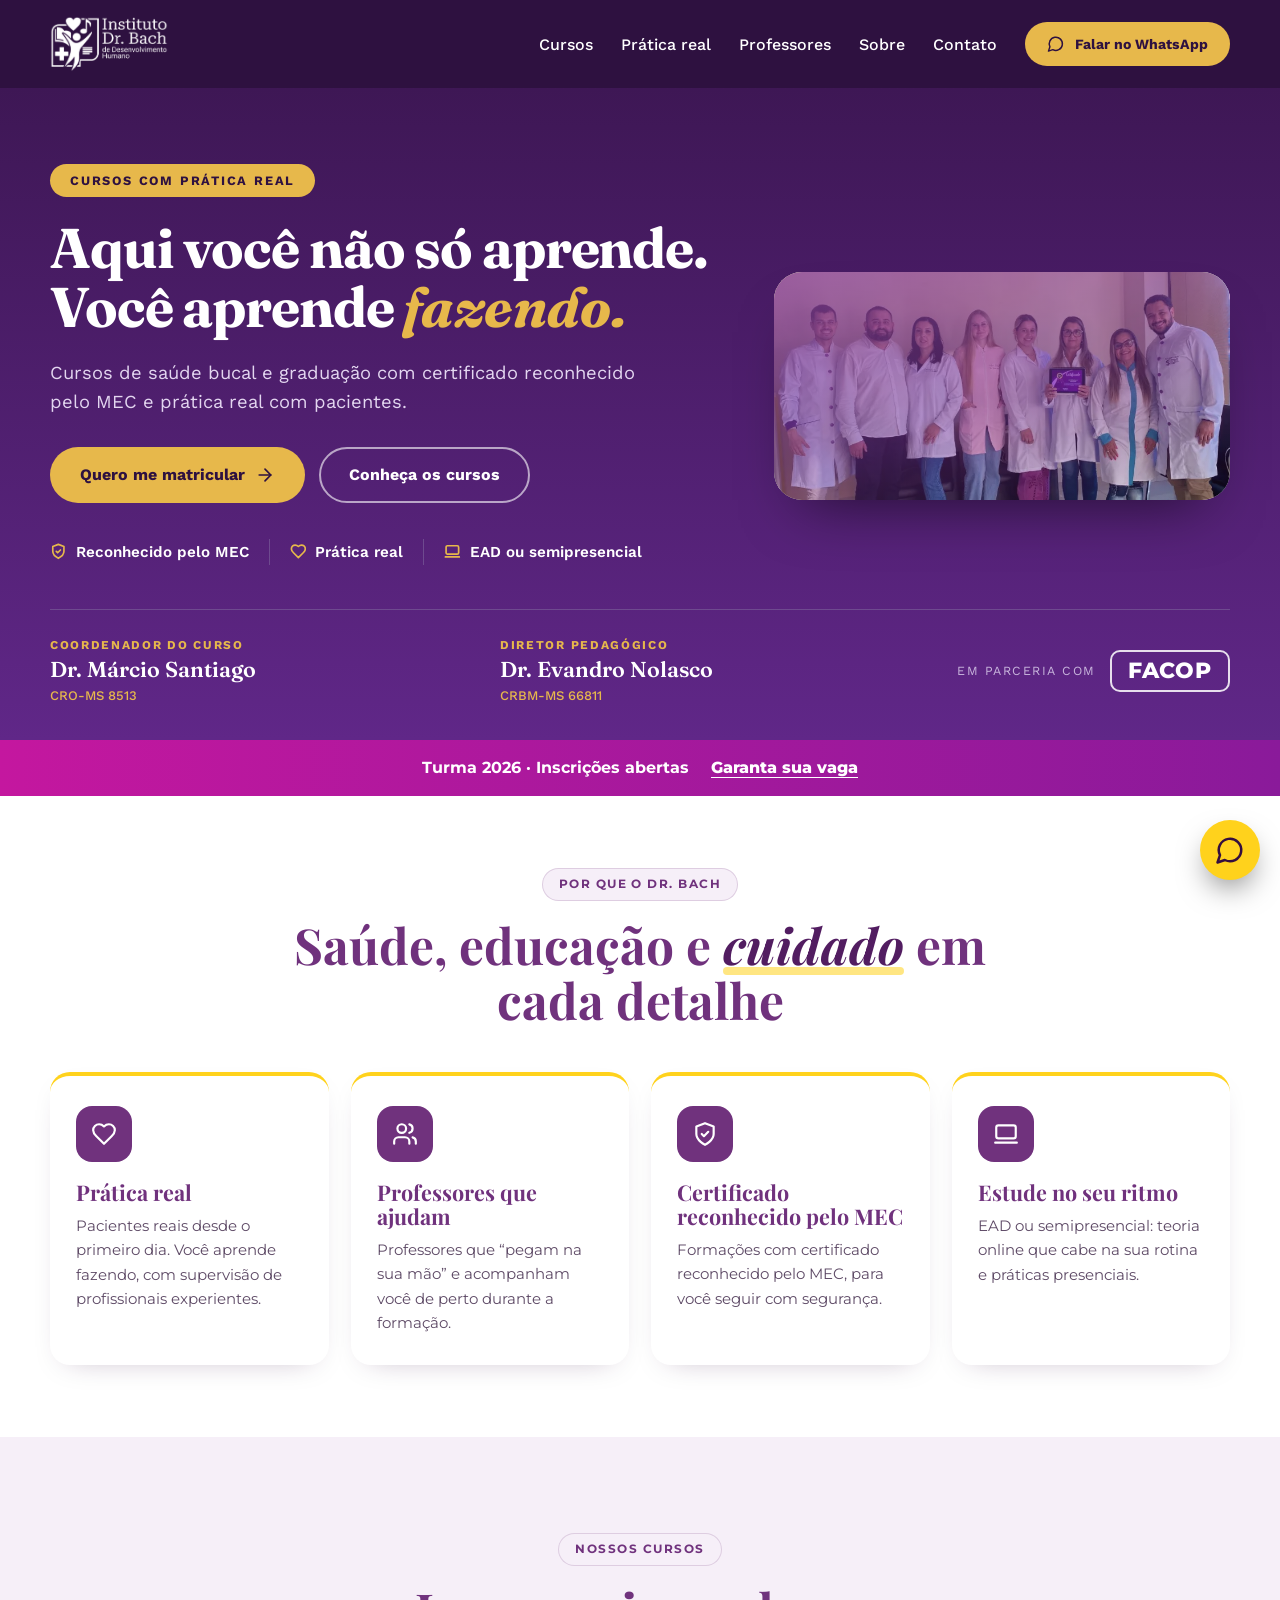
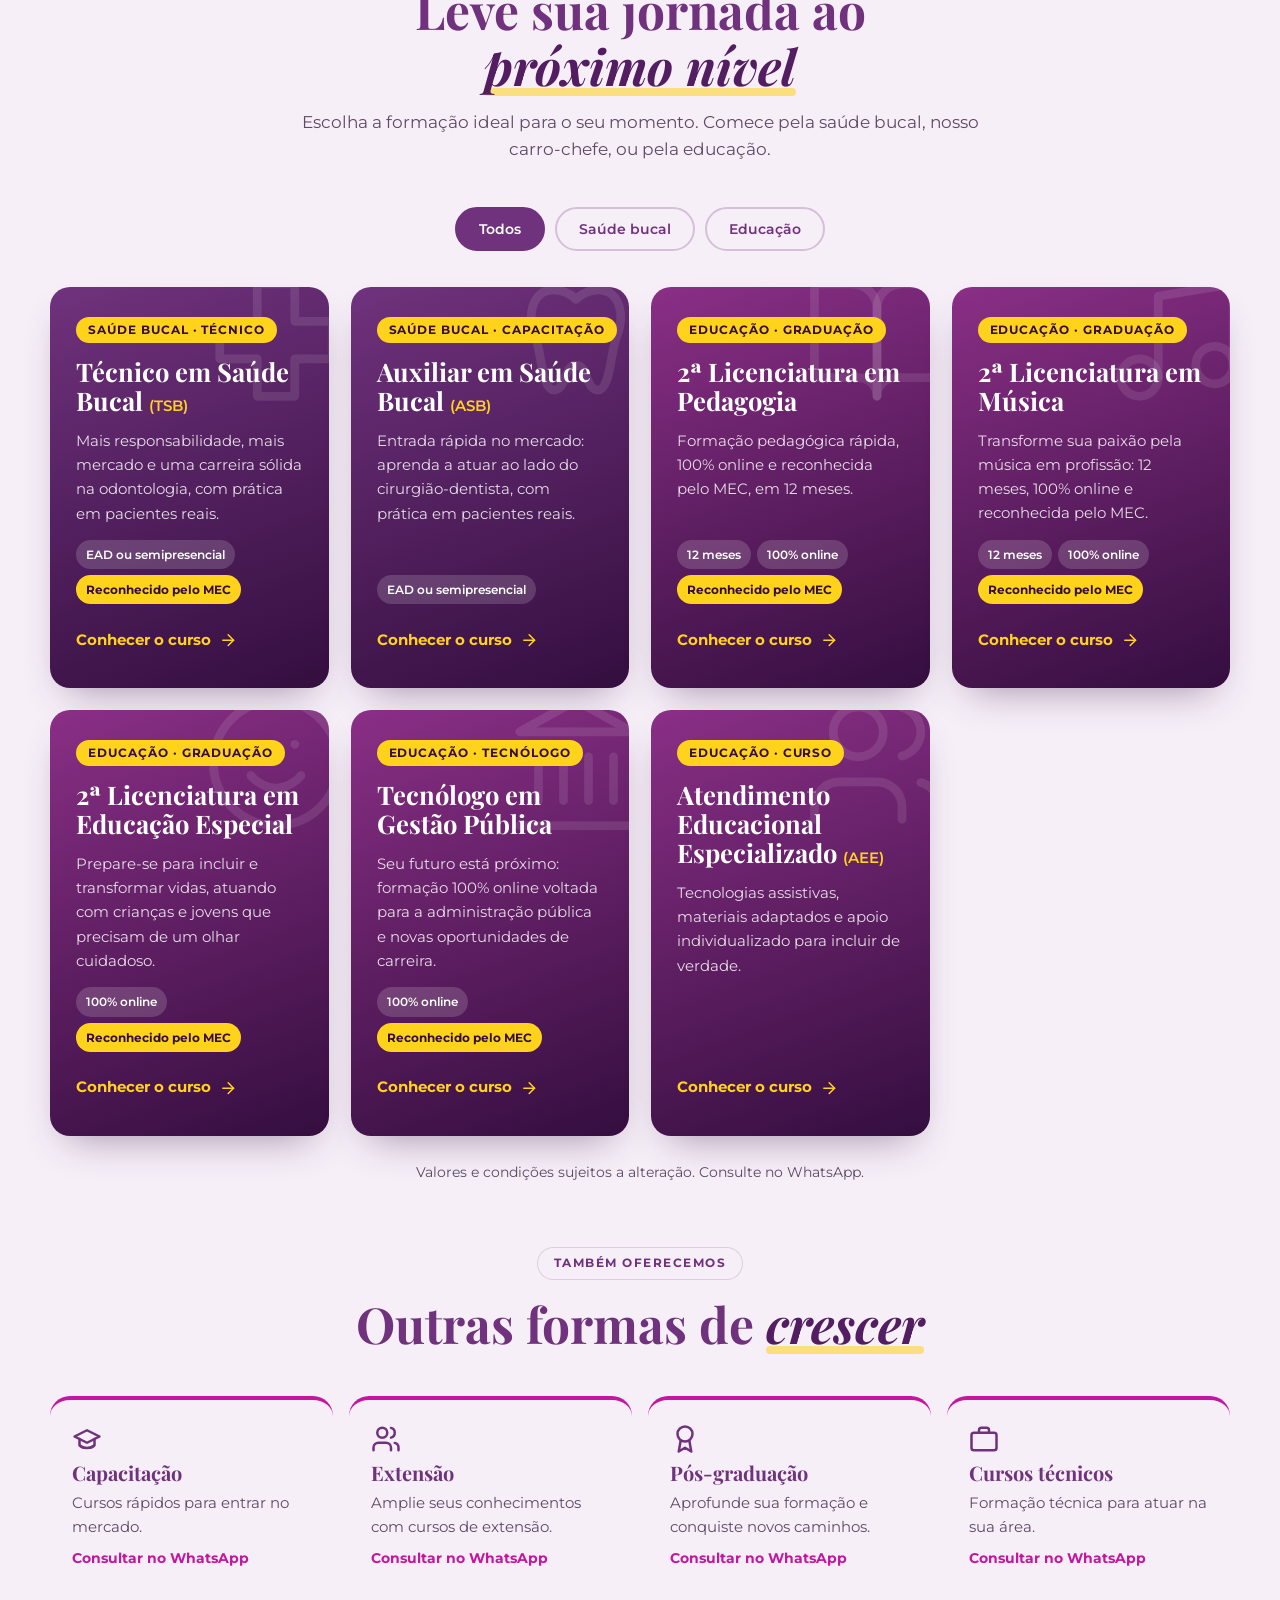
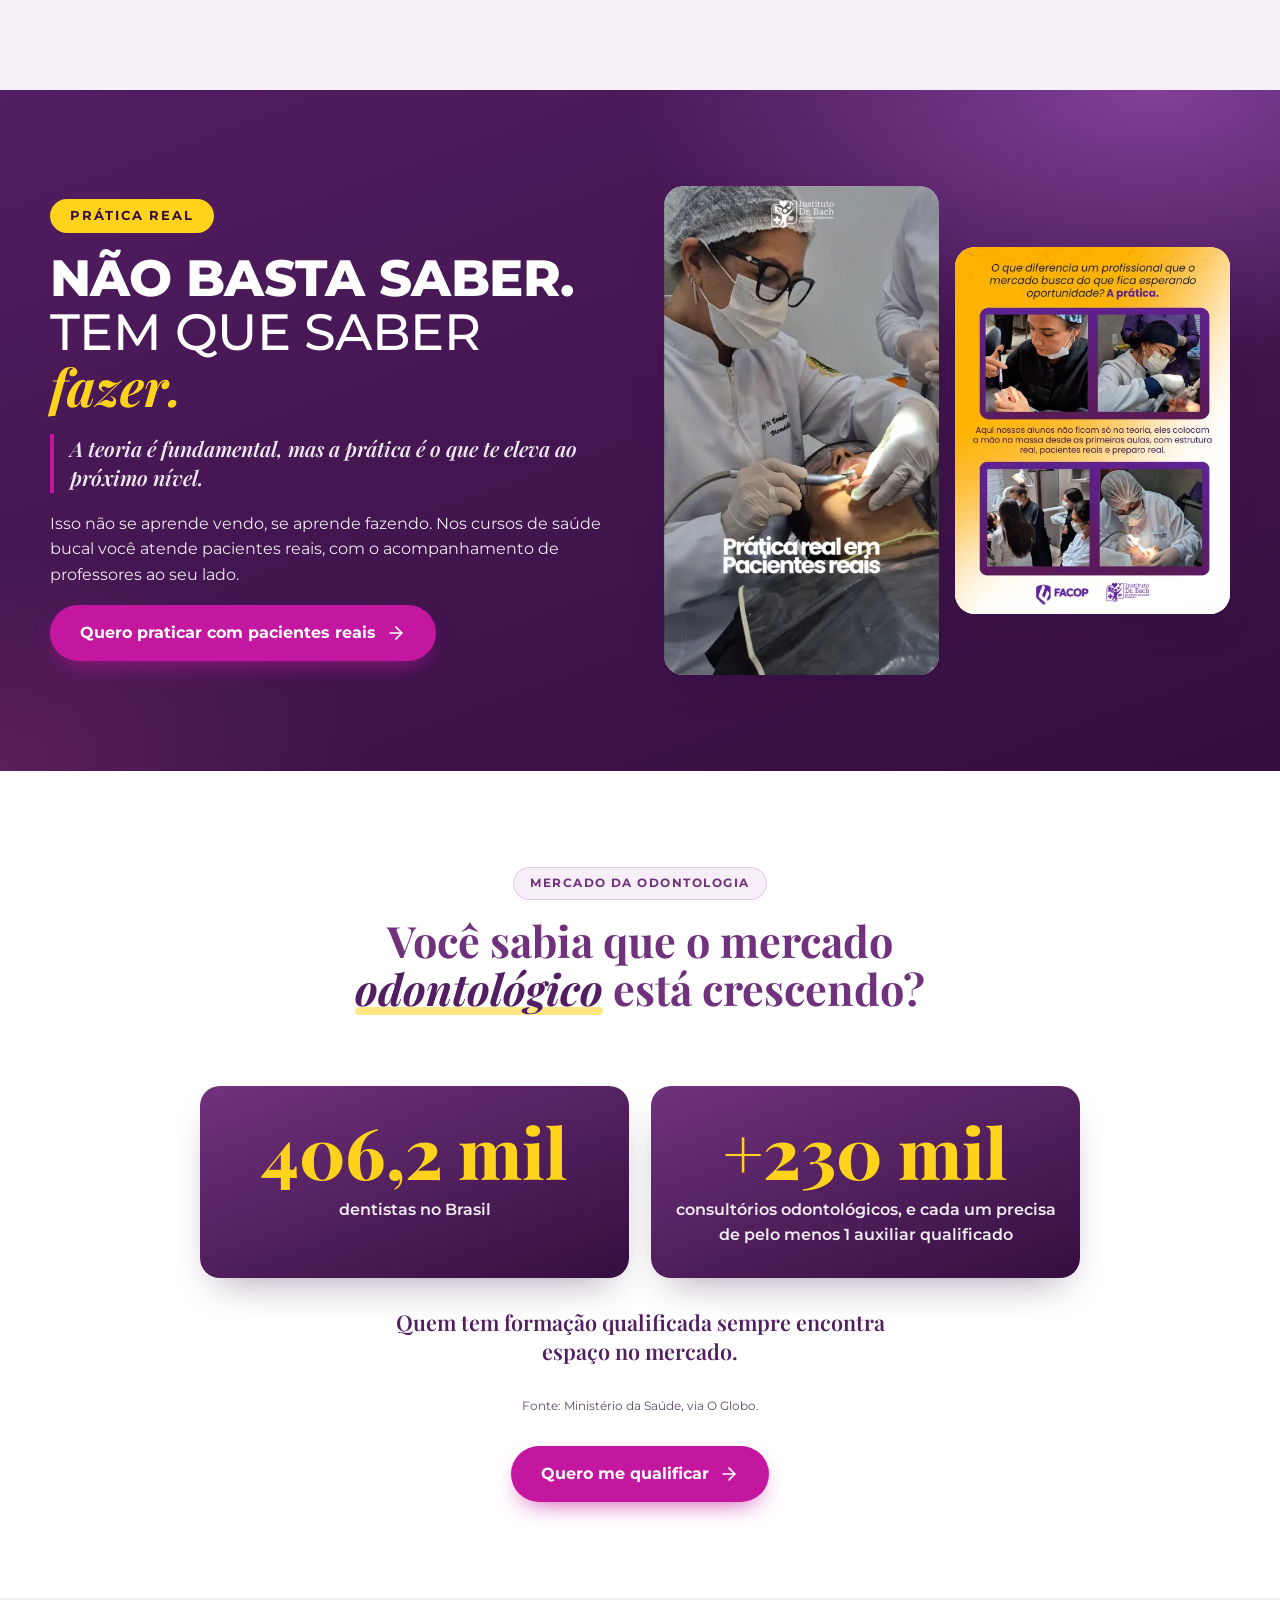
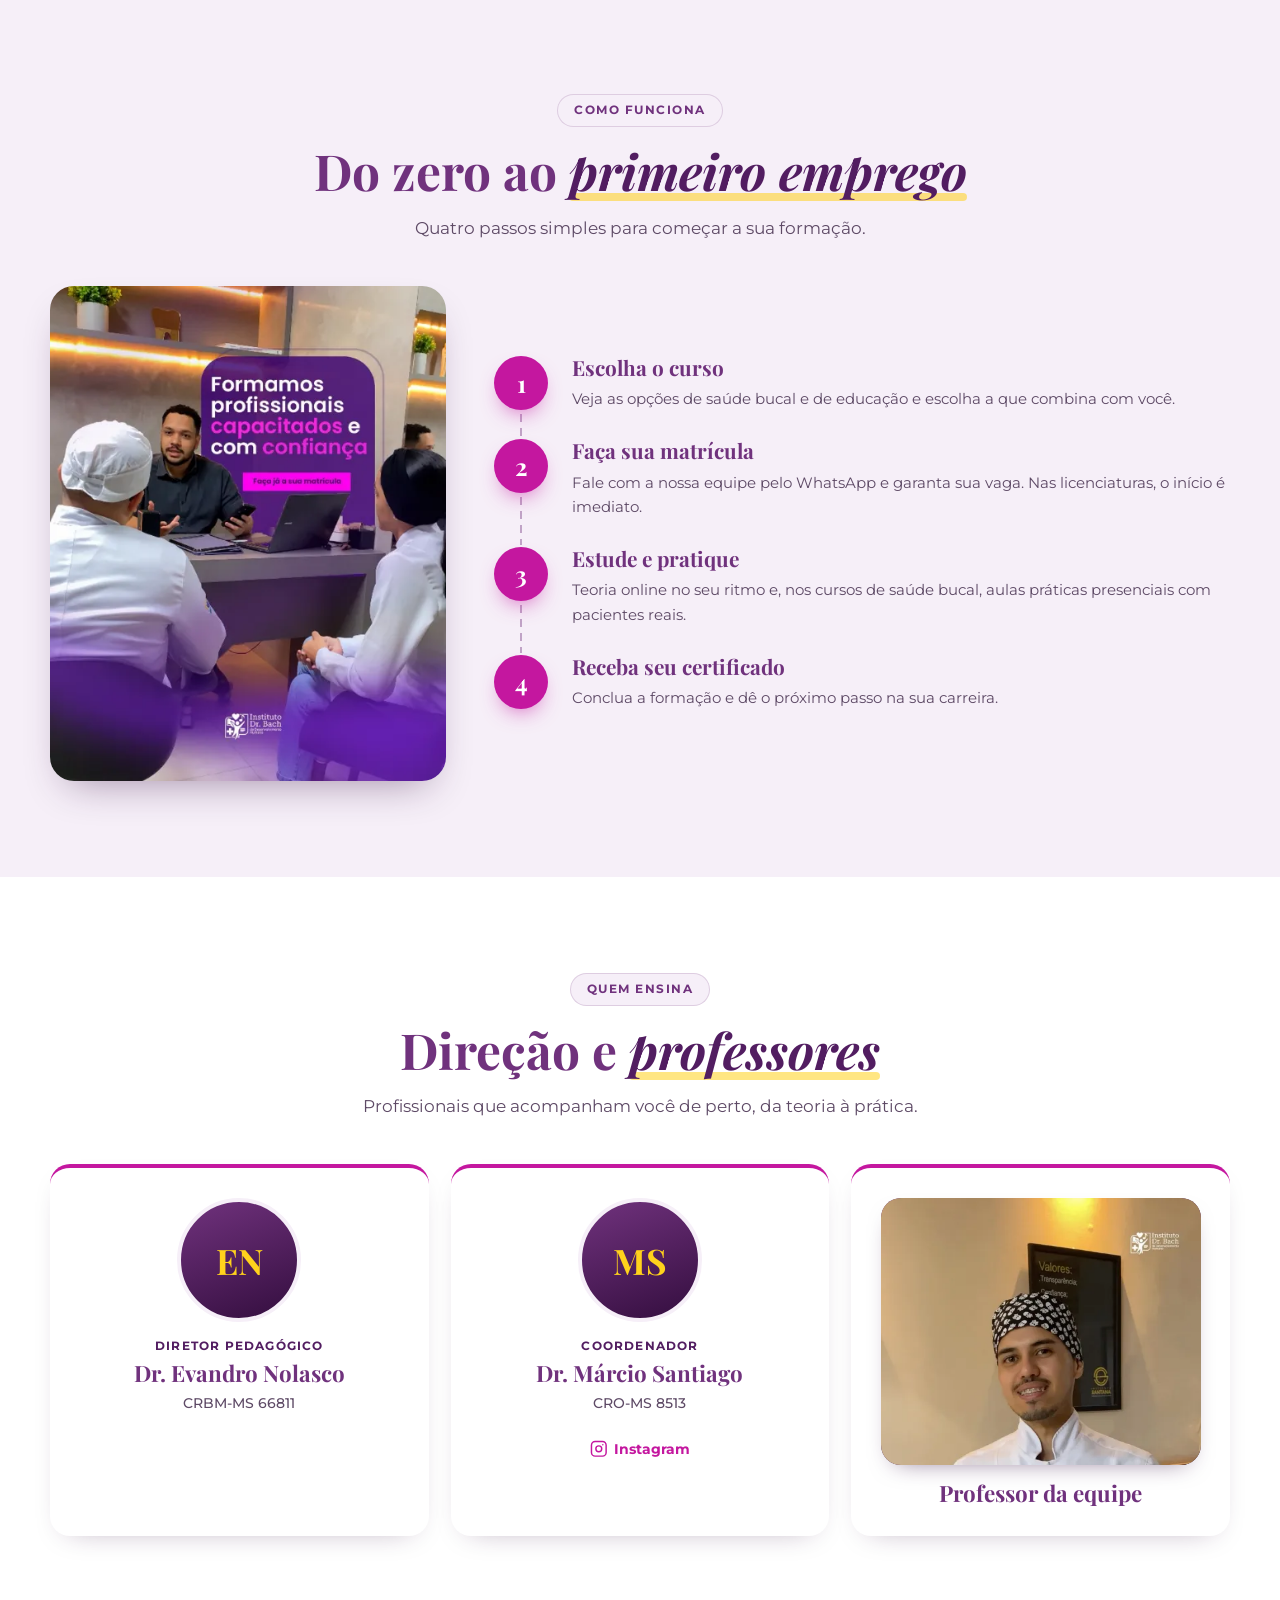
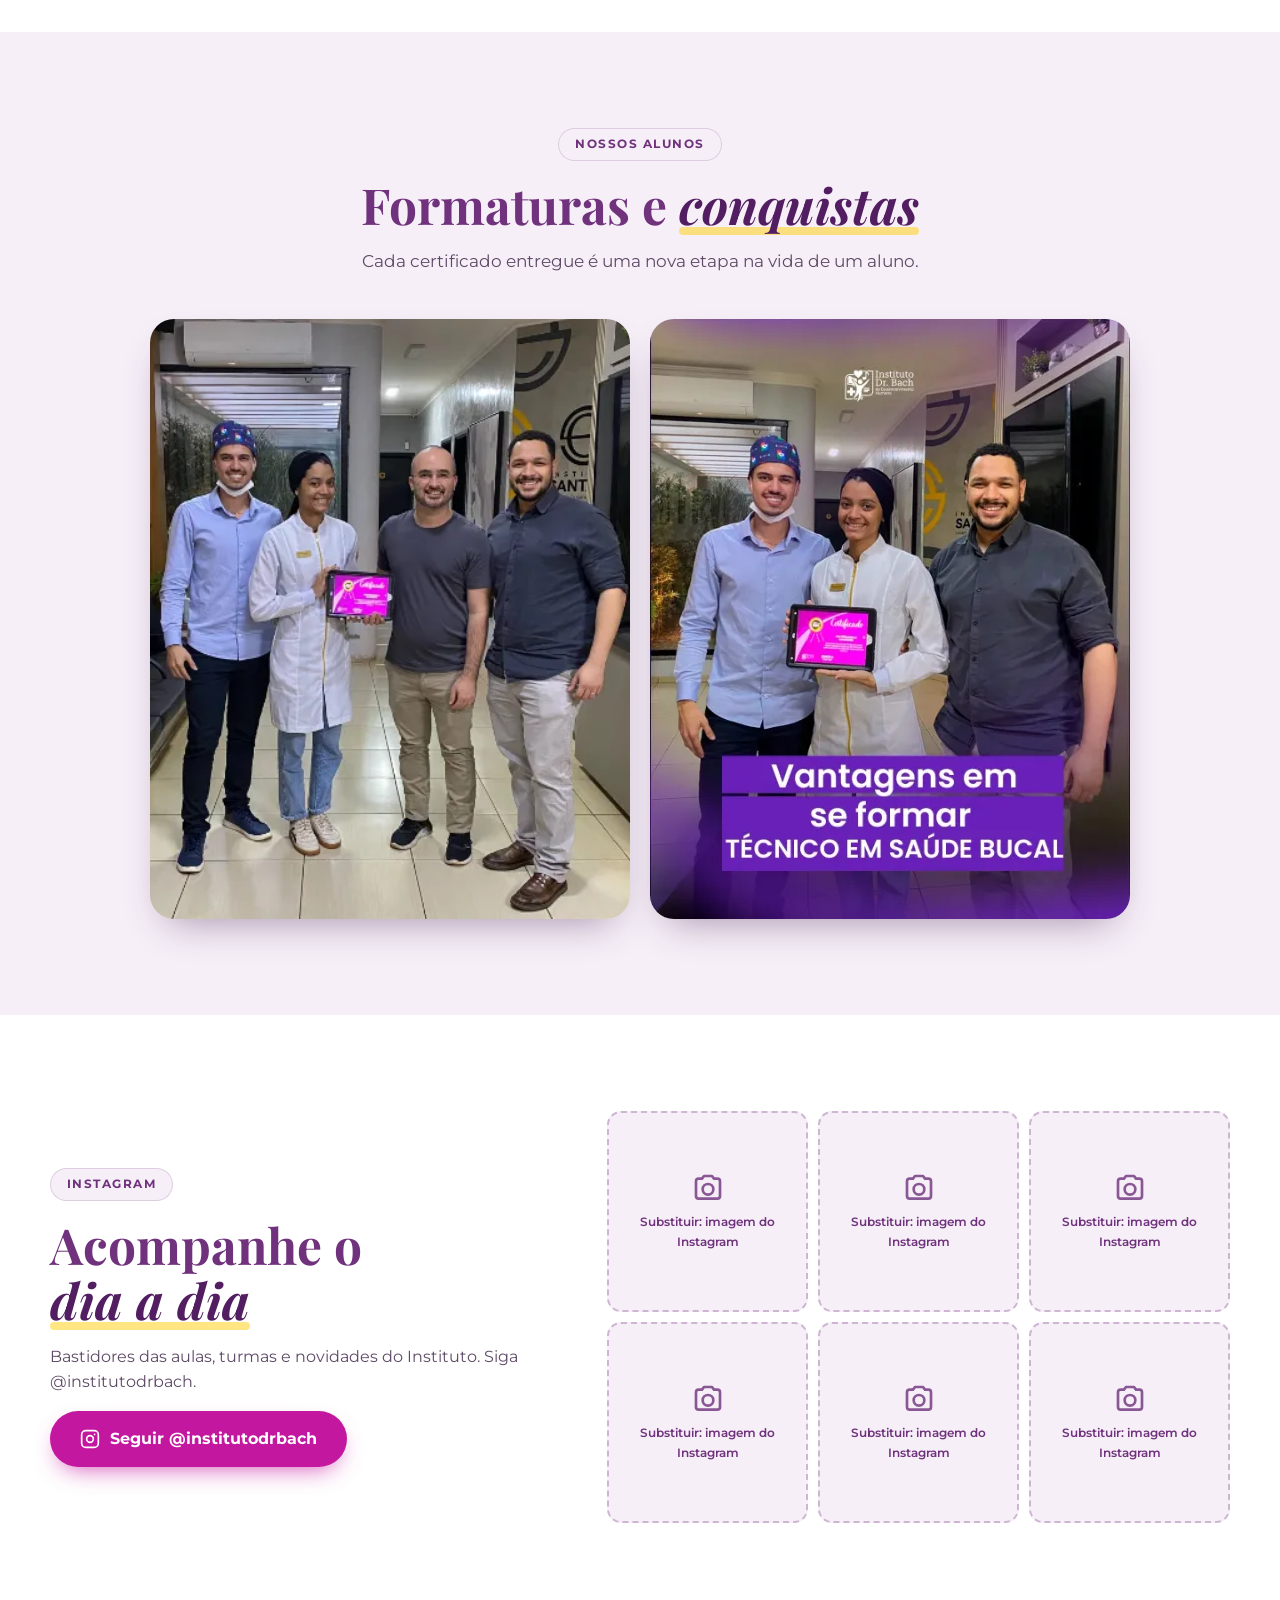
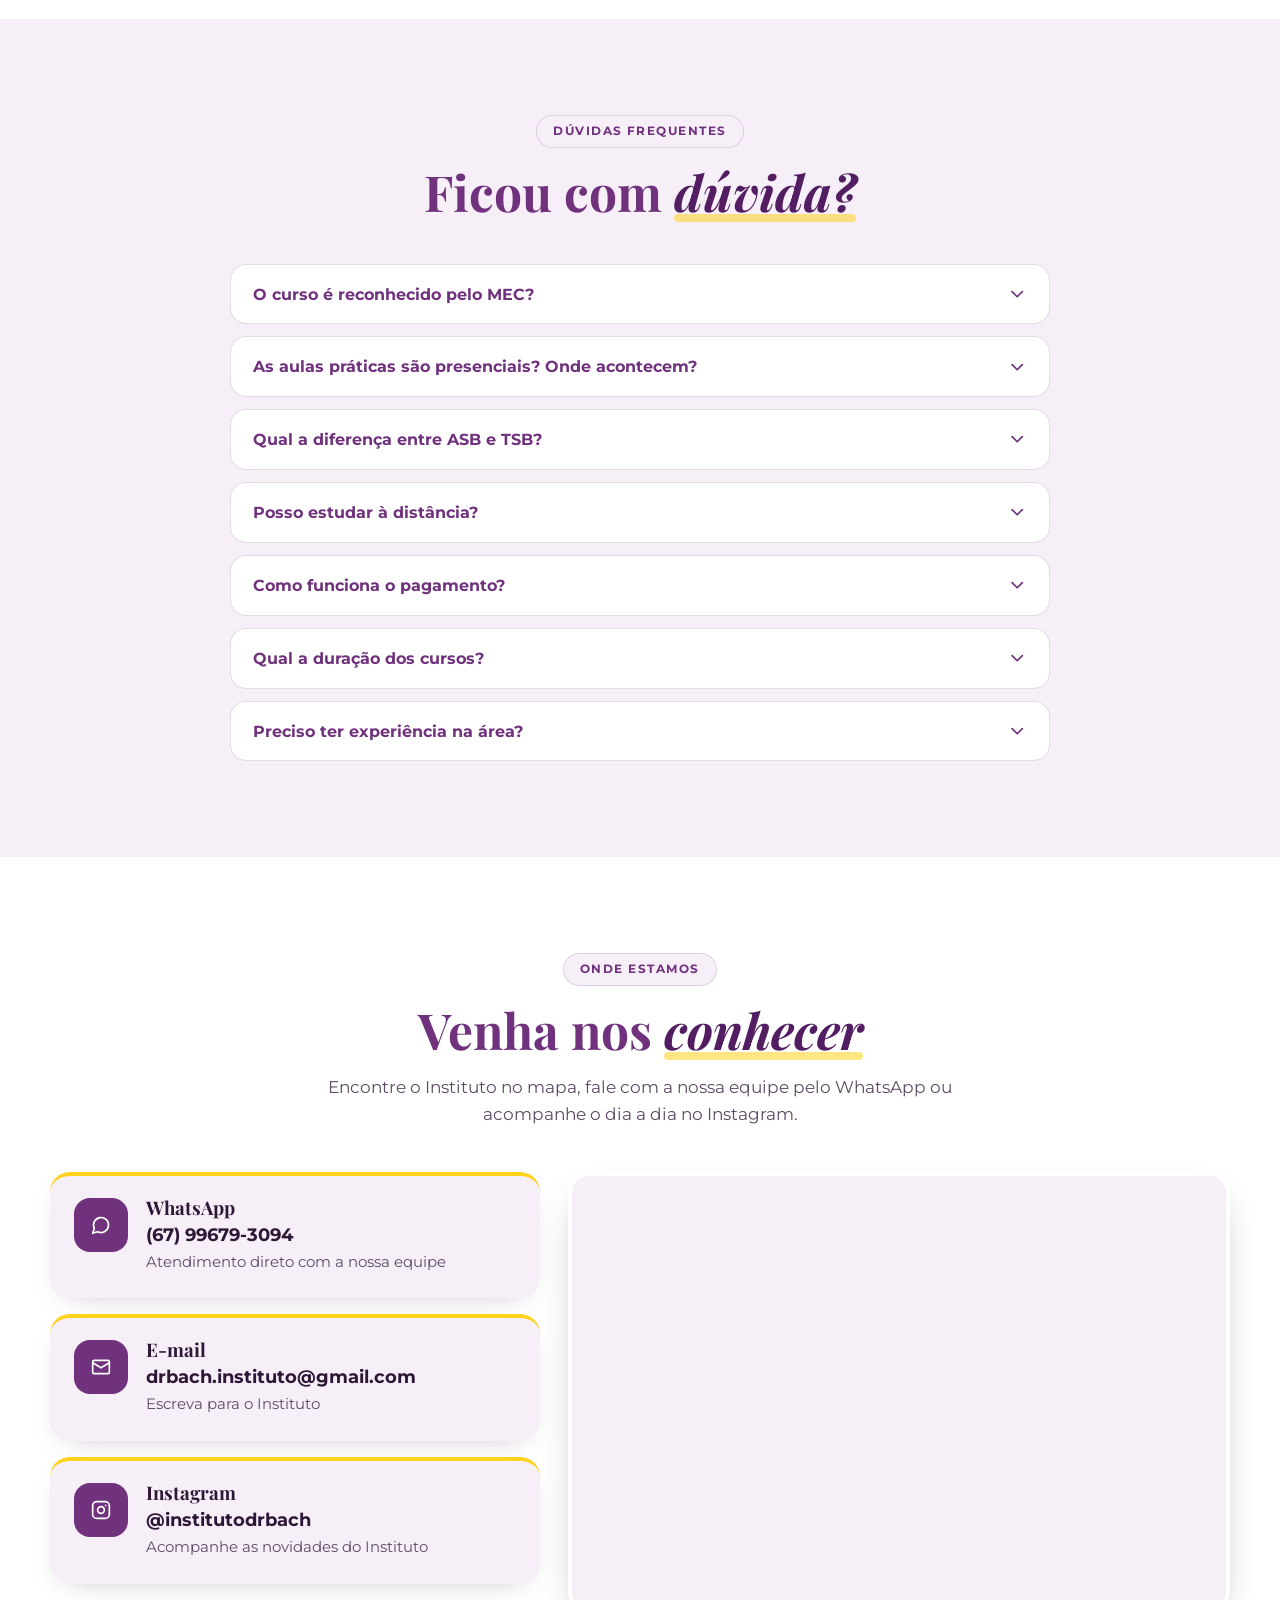
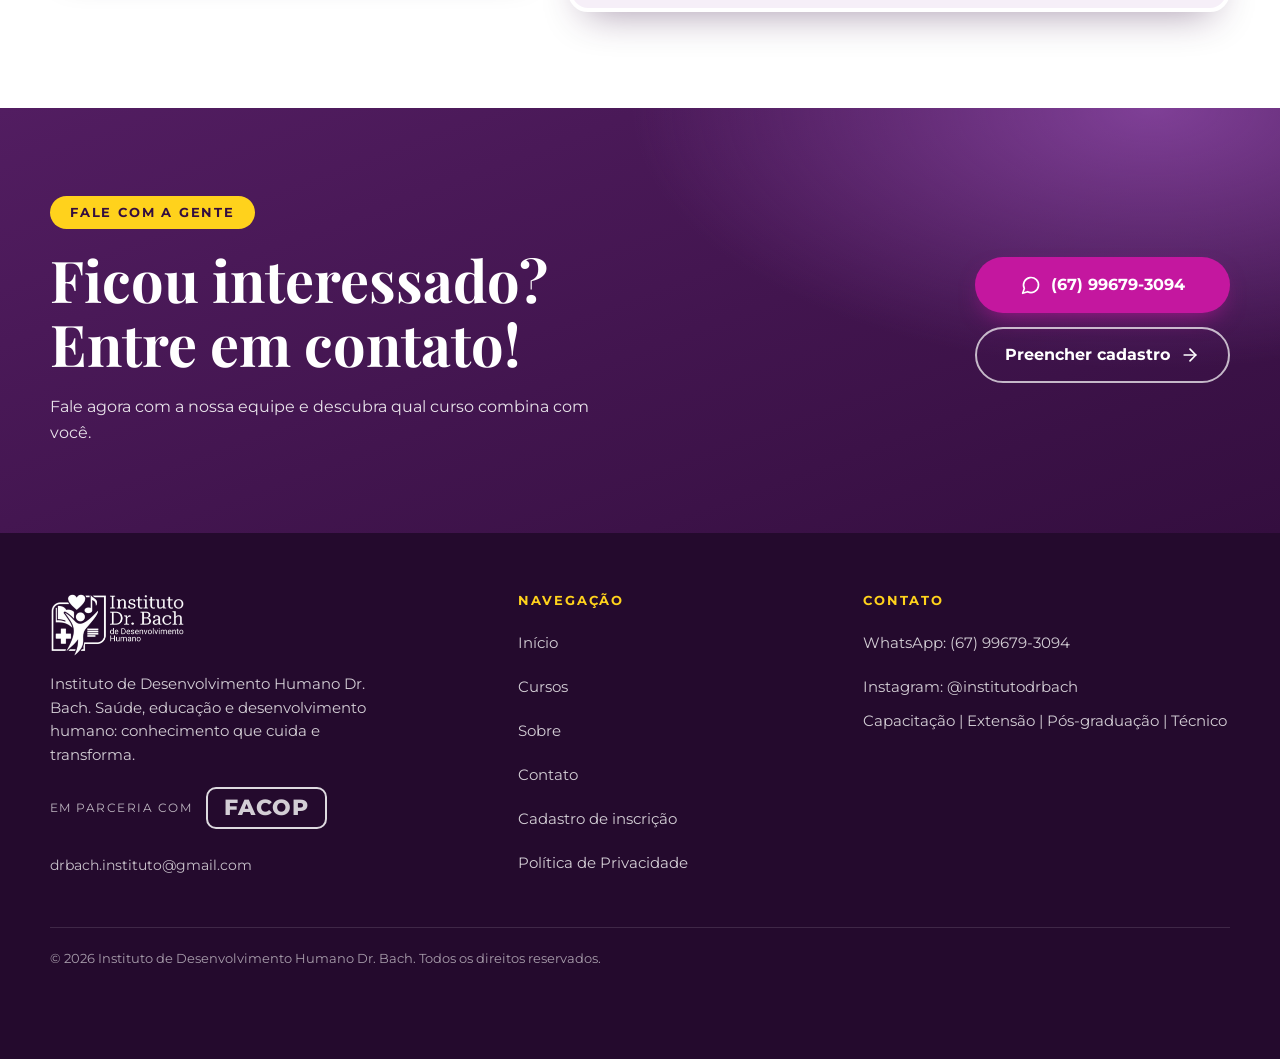
==== index.html @ b0e0825f "Site do Instituto Dr. Bach: primeira versao (paginas, cursos, cadastro via WhatsApp)" ====
<!DOCTYPE html>
<html lang="pt-BR">
<head>
  <meta charset="utf-8">
  <meta name="viewport" content="width=device-width, initial-scale=1">
  <title>Instituto Dr. Bach | Cursos de Saúde Bucal e Licenciaturas com prática real</title>
  <meta name="description" content="Cursos de saúde bucal (TSB e ASB) e 2ª licenciatura com certificado reconhecido pelo MEC e prática real com pacientes. Fale com o Instituto Dr. Bach pelo WhatsApp.">
  <meta name="theme-color" content="#340E3F">
  <meta property="og:type" content="website">
  <meta property="og:locale" content="pt_BR">
  <meta property="og:site_name" content="Instituto de Desenvolvimento Humano Dr. Bach">
  <meta property="og:title" content="Instituto Dr. Bach | Cursos de Saúde Bucal e Licenciaturas com prática real">
  <meta property="og:description" content="Cursos de saúde bucal (TSB e ASB) e 2ª licenciatura com certificado reconhecido pelo MEC e prática real com pacientes. Fale com o Instituto Dr. Bach pelo WhatsApp.">
  <meta property="og:image" content="assets/og.jpg">
  <meta name="twitter:card" content="summary_large_image">
  <meta name="twitter:title" content="Instituto Dr. Bach | Cursos de Saúde Bucal e Licenciaturas com prática real">
  <meta name="twitter:description" content="Cursos de saúde bucal (TSB e ASB) e 2ª licenciatura com certificado reconhecido pelo MEC e prática real com pacientes. Fale com o Instituto Dr. Bach pelo WhatsApp.">
  <meta name="twitter:image" content="assets/og.jpg">
  <link rel="icon" href="data:image/svg+xml,%3Csvg xmlns='http://www.w3.org/2000/svg' viewBox='0 0 24 24' fill='%2370327D'%3E%3Cpath d='M19 14c1.49-1.46 3-3.21 3-5.5A5.5 5.5 0 0 0 16.5 3c-1.76 0-3 .5-4.5 2-1.5-1.5-2.74-2-4.5-2A5.5 5.5 0 0 0 2 8.5c0 2.3 1.5 4.05 3 5.5l7 7Z'/%3E%3C/svg%3E">
  <link rel="preconnect" href="https://fonts.googleapis.com">
  <link rel="preconnect" href="https://fonts.gstatic.com" crossorigin>
  <link href="https://fonts.googleapis.com/css2?family=Montserrat:wght@400;500;600;700;800&family=Playfair+Display:ital,wght@0,600;0,700;0,800;1,600;1,700&family=Work+Sans:wght@400;500;600;700&family=Fraunces:ital,wght@0,700;1,700&display=swap" rel="stylesheet">
<script type="application/ld+json">{"@context":"https://schema.org","@type":"EducationalOrganization","name":"Instituto de Desenvolvimento Humano Dr. Bach","alternateName":"Instituto Dr. Bach","sameAs":["https://www.instagram.com/institutodrbach/"],"contactPoint":{"@type":"ContactPoint","contactType":"customer service","telephone":"+5567996793094","availableLanguage":"Portuguese"},"email":"drbach.instituto@gmail.com"}</script>
  <link rel="preload" as="image" type="image/webp" imagesrcset="assets/images/hero/turma-alunos-480.webp 480w, assets/images/hero/turma-alunos-800.webp 800w, assets/images/hero/turma-alunos-1200.webp 1200w, assets/images/hero/turma-alunos-1800.webp 1800w" imagesizes="(max-width: 960px) 92vw, 480px" fetchpriority="high">
<style>
/* ==========================================================
   Instituto Dr. Bach — identidade visual
   Roxo + roxo escuro + amarelo/dourado + branco
   Títulos: Playfair Display · Textos: Montserrat
   ========================================================== */

:root {
  --roxo: #70327D;
  --roxo-escuro: #340E3F;
  --roxo-medio: #521D61;
  --violeta: #8E4AA8;   /* luz do degradê: violeta mais claro */
  --magenta: #C2478F;   /* rosa/magenta: cor de campanha, uso pontual */
  --ouro: #FFD21C;
  --branco: #FFFFFF;
  --lilas: #F6EFF8;
  --texto: #2D1636;
  --texto-suave: #5E4A66;

  --serif: 'Playfair Display', Georgia, 'Times New Roman', serif;
  --sans: 'Montserrat', Arial, Helvetica, sans-serif;

  --raio: 20px;
  --sombra: 0 18px 40px -18px rgba(52, 14, 63, .45);
  --topo-h: 88px;
}

*, *::before, *::after { box-sizing: border-box; }

html { scroll-behavior: smooth; scroll-padding-top: calc(var(--topo-h) + 8px); }

body {
  margin: 0;
  font-family: var(--sans);
  font-size: 16px;
  line-height: 1.6;
  color: var(--texto);
  background: var(--branco);
  -webkit-font-smoothing: antialiased;
}

img { max-width: 100%; height: auto; display: block; }
a { color: inherit; }
h1, h2, h3, h4 { margin: 0; font-family: var(--serif); line-height: 1.12; }
p { margin: 0; }
ul, ol { list-style: none; margin: 0; padding: 0; }

.container { width: min(1180px, 100% - 40px); margin-inline: auto; }

.i {
  width: 1.25em; height: 1.25em; flex: none;
  fill: none; stroke: currentColor; stroke-width: 2;
  stroke-linecap: round; stroke-linejoin: round;
}

:focus-visible { outline: 3px solid var(--ouro); outline-offset: 3px; border-radius: 6px; }

.skip {
  position: absolute; left: 12px; top: -60px; z-index: 100;
  background: var(--ouro); color: var(--roxo-escuro); padding: 10px 16px;
  border-radius: 10px; font-weight: 700; text-decoration: none;
}
.skip:focus { top: 12px; }

/* ---------- botões e etiquetas ---------- */
.btn {
  display: inline-flex; align-items: center; justify-content: center; gap: 10px;
  padding: 12px 22px; border-radius: 999px; border: 2px solid transparent;
  font: 700 .95rem/1 var(--sans); text-decoration: none; cursor: pointer;
  transition: transform .2s ease, box-shadow .2s ease, background .2s ease, color .2s ease;
}
.btn--lg { padding: 16px 28px; font-size: 1rem; }
.btn--ouro { background: var(--ouro); color: var(--roxo-escuro); box-shadow: 0 10px 24px -10px rgba(255, 210, 28, .7); }
.btn--ouro:hover { transform: translateY(-2px); background: #ffdb45; }
.btn--borda { border-color: rgba(255, 255, 255, .7); color: var(--branco); }
.btn--borda:hover { background: var(--branco); color: var(--roxo-escuro); transform: translateY(-2px); }
.btn--roxo { background: var(--roxo); color: var(--branco); box-shadow: 0 10px 24px -12px rgba(52, 14, 63, .7); }
.btn--roxo:hover { transform: translateY(-2px); background: var(--roxo-medio); }

.pill {
  display: inline-block; padding: 7px 20px; border-radius: 999px;
  font: 600 1.05rem/1.2 var(--serif);
}
/* "olhos" de destaque: sans em caixa alta, como nos rótulos dos flyers */
.pill--ouro { background: var(--ouro); color: var(--roxo-escuro); font: 700 .8rem/1.2 var(--sans); letter-spacing: .14em; text-transform: uppercase; padding: 9px 20px; }
.pill--roxo { background: var(--lilas); color: var(--roxo); font: 700 .78rem/1.2 var(--sans); letter-spacing: .12em; text-transform: uppercase; padding: 8px 16px; border: 1px solid rgba(112, 50, 125, .18); }

/* ---------- cabeçalho ---------- */
.topo {
  position: sticky; top: 0; z-index: 50; height: var(--topo-h);
  background: rgba(255, 255, 255, .96); backdrop-filter: blur(8px);
  border-bottom: 1px solid rgba(112, 50, 125, .12);
}
.topo__in { height: 100%; display: flex; align-items: center; justify-content: space-between; gap: 24px; }
.topo__logo img { height: 68px; width: auto; }

.nav { display: flex; align-items: center; gap: 28px; }
.nav > a:not(.btn) {
  font-weight: 600; font-size: .92rem; text-decoration: none; color: var(--roxo);
  position: relative; padding: 6px 0;
}
.nav > a:not(.btn)::after {
  content: ''; position: absolute; left: 0; bottom: 0; height: 2px; width: 0;
  background: var(--ouro); transition: width .25s ease;
}
.nav > a:not(.btn):hover::after, .nav > a[aria-current="page"]::after { width: 100%; }
.nav__cta { padding: 11px 20px; font-size: .88rem; }

.menu-btn {
  display: none; width: 46px; height: 46px; border-radius: 12px; border: 0;
  background: var(--roxo); color: var(--branco); cursor: pointer; align-items: center; justify-content: center;
}
.menu-btn .i { width: 24px; height: 24px; }
.menu-btn .i--close { display: none; }
.menu-btn[aria-expanded="true"] .i--open { display: none; }
.menu-btn[aria-expanded="true"] .i--close { display: block; }

/* ---------- hero ---------- */
.hero {
  position: relative; overflow: hidden; color: var(--branco);
  background:
    radial-gradient(900px 500px at 85% 10%, rgba(142, 74, 168, .8), transparent 65%),
    radial-gradient(600px 380px at 100% 95%, rgba(194, 71, 143, .2), transparent 70%),
    linear-gradient(165deg, var(--roxo-medio) 0%, var(--roxo-escuro) 70%, #260a30 100%);
  padding: 64px 0 0;
}
.hero__deco .deco { position: absolute; fill: none; stroke: rgba(255, 255, 255, .07); stroke-width: 1.2; stroke-linecap: round; stroke-linejoin: round; }
.deco--heart { width: 340px; height: 340px; left: -90px; top: 40px; }
.deco--note { width: 220px; height: 220px; right: 36%; top: -40px; transform: rotate(12deg); }
.deco--cross { width: 260px; height: 260px; right: -60px; bottom: 90px; }

.hero__grid { position: relative; display: grid; grid-template-columns: 1.15fr .85fr; align-items: end; gap: 24px; }
.hero__texto { padding-bottom: 48px; align-self: center; }
.hero__titulo {
  font-size: clamp(2.6rem, 6vw, 4.6rem); font-weight: 700; margin: 22px 0 20px; letter-spacing: -.01em;
}
.hero__lead { max-width: 52ch; font-size: 1.08rem; color: rgba(255, 255, 255, .88); }
.hero__pontos { margin: 24px 0 30px; display: grid; gap: 10px; }
.hero__pontos li { display: flex; align-items: center; gap: 10px; font-weight: 500; }
.hero__pontos .i { color: var(--ouro); stroke-width: 3; }
.hero__acoes { display: flex; flex-wrap: wrap; gap: 14px; }

.hero__foto { position: relative; justify-self: end; width: min(100%, 420px); align-self: end; }
/* a foto se dissolve no fundo roxo: fade no topo, na base e nas laterais */
.hero__foto img {
  width: 100%;
  -webkit-mask-image: linear-gradient(180deg, transparent 0%, #000 26%, #000 70%, transparent 100%), linear-gradient(90deg, transparent 0%, #000 22%, #000 90%, transparent 100%);
  -webkit-mask-composite: source-in;
  mask-image: linear-gradient(180deg, transparent 0%, #000 26%, #000 70%, transparent 100%), linear-gradient(90deg, transparent 0%, #000 22%, #000 90%, transparent 100%);
  mask-composite: intersect;
}

.hero__equipe {
  position: relative; display: flex; flex-wrap: wrap; align-items: center; justify-content: space-between; gap: 28px 40px;
  padding: 26px 0 34px; border-top: 1px solid rgba(255, 255, 255, .16);
}
.credito { display: grid; gap: 2px; }
.credito__rotulo { color: var(--ouro); font-size: .72rem; font-weight: 700; letter-spacing: .14em; text-transform: uppercase; }
.credito__reg { color: var(--ouro); font-size: .82rem; font-weight: 500; }
.credito__nome { font: 600 1.35rem/1.2 var(--serif); }
.parceria { display: flex; align-items: center; gap: 14px; }
.parceria__rotulo { font-size: .78rem; text-transform: uppercase; letter-spacing: .12em; color: rgba(255, 255, 255, .7); }
.parceria--rodape { margin-top: 20px; }
.parceria__marca { font: 800 1.35rem/1 var(--sans); letter-spacing: .04em; padding: 8px 16px; border: 2px solid rgba(255, 255, 255, .85); border-radius: 10px; }

/* ---------- faixa de credenciais ---------- */
.faixa { background: var(--roxo); color: var(--branco); }
.faixa__grid { display: grid; grid-template-columns: repeat(4, 1fr); gap: 0; }
.faixa__item { display: flex; align-items: center; gap: 14px; padding: 22px 18px; border-left: 1px solid rgba(255, 255, 255, .16); }
.faixa__item:first-child { border-left: 0; padding-left: 0; }
.faixa__item .i { width: 32px; height: 32px; color: var(--ouro); }
.faixa__item strong { display: block; font-size: .95rem; line-height: 1.3; }
.faixa__item span { display: block; font-size: .8rem; color: rgba(255, 255, 255, .75); line-height: 1.4; margin-top: 2px; }

/* ---------- seções ---------- */
.secao { padding: 96px 0; }
.secao--lilas { background: var(--lilas); }
.secao__cab { max-width: 720px; margin: 0 auto 44px; text-align: center; display: grid; gap: 16px; justify-items: center; }
.secao__titulo { font-size: clamp(2rem, 4.2vw, 3.1rem); font-weight: 700; color: var(--roxo); }
.secao__titulo em { font-style: italic; color: var(--roxo-medio); position: relative; isolation: isolate; white-space: nowrap; }
.secao__titulo em::after { content: ''; position: absolute; left: 0; right: 0; bottom: 2px; height: 8px; background: var(--ouro); opacity: .55; z-index: -1; border-radius: 4px; }
.secao__lead { color: var(--texto-suave); font-size: 1.05rem; }

/* ---------- filtros ---------- */
.filtros { display: flex; flex-wrap: wrap; justify-content: center; gap: 10px; margin-bottom: 36px; }
.filtro {
  font: 600 .9rem/1 var(--sans); padding: 12px 22px; border-radius: 999px; cursor: pointer;
  border: 2px solid rgba(112, 50, 125, .25); background: transparent; color: var(--roxo);
  transition: all .2s ease;
}
.filtro:hover { border-color: var(--roxo); }
.filtro.is-ativo { background: var(--roxo); border-color: var(--roxo); color: var(--branco); }

/* ---------- cursos ---------- */
.cursos { display: grid; grid-template-columns: repeat(auto-fill, minmax(270px, 1fr)); gap: 22px; }
.curso {
  position: relative; overflow: hidden; display: flex; flex-direction: column; gap: 14px;
  padding: 30px 26px 26px; border-radius: var(--raio); color: var(--branco);
  background: linear-gradient(160deg, var(--roxo) 0%, var(--roxo-escuro) 100%);
  box-shadow: var(--sombra); transition: transform .25s ease, box-shadow .25s ease;
}
.curso:hover { transform: translateY(-6px); }
.curso.is-oculto { display: none; }
.curso__marca {
  position: absolute; right: -22px; top: -22px; width: 150px; height: 150px;
  fill: none; stroke: rgba(255, 255, 255, .1); stroke-width: 1.4; stroke-linecap: round; stroke-linejoin: round;
}
.tag {
  align-self: flex-start; background: var(--ouro); color: var(--roxo-escuro);
  font: 700 .7rem/1 var(--sans); letter-spacing: .08em; text-transform: uppercase;
  padding: 7px 12px; border-radius: 999px; position: relative;
}
.tag--claro { background: var(--branco); }
.curso h3 { font-size: 1.6rem; font-weight: 700; position: relative; }
.curso h3 small { font: 600 .95rem var(--sans); color: var(--ouro); }
.curso p { color: rgba(255, 255, 255, .84); font-size: .95rem; position: relative; flex: 1; }
.curso__link {
  display: inline-flex; align-items: center; gap: 8px; font-weight: 700; font-size: .92rem;
  color: var(--ouro); text-decoration: none; position: relative;
}
.curso__link .i { transition: transform .2s ease; }
.curso__link:hover .i { transform: translateX(5px); }
/* cor por área (campanha): educação puxa para o magenta, gestão para o roxo médio */
.curso[data-area="educacao"] { background: linear-gradient(160deg, #8A2F86 0%, var(--roxo-escuro) 100%); }
.curso[data-area="gestao"] { background: linear-gradient(160deg, var(--roxo-medio) 0%, #2a0b33 100%); }
.curso--ead { background: linear-gradient(160deg, var(--roxo-medio) 0%, #2a0b33 100%); border: 2px dashed rgba(255, 210, 28, .55); }

/* ---------- cabeçalho de cada página interna ---------- */
.pagina-topo {
  position: relative; overflow: hidden; color: var(--branco); padding: 56px 0 64px;
  background:
    radial-gradient(800px 380px at 88% 0%, rgba(142, 74, 168, .8), transparent 65%),
    radial-gradient(520px 320px at 100% 100%, rgba(194, 71, 143, .22), transparent 70%),
    linear-gradient(165deg, var(--roxo-medio) 0%, var(--roxo-escuro) 80%);
}
.pagina-topo .container { position: relative; display: grid; gap: 16px; justify-items: start; }
.pagina-topo__marca {
  position: absolute; right: -50px; bottom: -70px; width: 340px; height: 340px;
  fill: none; stroke: rgba(255, 255, 255, .07); stroke-width: 1.2; stroke-linecap: round; stroke-linejoin: round;
}
.pagina-topo__titulo { font-size: clamp(2.2rem, 5.2vw, 3.8rem); font-weight: 700; letter-spacing: -.01em; }
.pagina-topo__titulo small { font: 600 1.2rem var(--sans); color: var(--ouro); letter-spacing: 0; }
.pagina-topo__lead { max-width: 62ch; font-size: 1.08rem; color: rgba(255, 255, 255, .88); }
.pagina-topo__acoes { display: flex; flex-wrap: wrap; gap: 14px; margin-top: 8px; }

.migalhas { display: flex; flex-wrap: wrap; gap: 8px; font-size: .78rem; font-weight: 600; letter-spacing: .08em; text-transform: uppercase; color: rgba(255, 255, 255, .7); }
.migalhas a { text-decoration: none; }
.migalhas a:hover { color: var(--ouro); }
.migalhas [aria-current] { color: var(--ouro); }

.secao__mais { text-align: center; margin-top: 40px; }

/* ---------- página de cada curso (informações) ---------- */
.cs { padding: 80px 0; }
.cs__grid { display: grid; grid-template-columns: minmax(0, 1.25fr) minmax(0, .75fr); gap: 48px; align-items: start; }
.cs__info { display: grid; gap: 18px; justify-items: start; }

.cs__voltar { display: inline-flex; align-items: center; gap: 8px; font-size: .88rem; font-weight: 700; color: var(--roxo); text-decoration: none; }
.cs__voltar .i { transition: transform .2s ease; }
.cs__voltar:hover .i { transform: translateX(5px); }

.cs__fatos { width: 100%; margin: 0 0 4px; display: grid; grid-template-columns: repeat(auto-fit, minmax(210px, 1fr)); gap: 12px; }
.cs__fatos div { background: var(--lilas); border-left: 4px solid var(--ouro); border-radius: 12px; padding: 14px 16px; }
.cs__fatos dt { font-size: .72rem; font-weight: 700; letter-spacing: .1em; text-transform: uppercase; color: var(--roxo-medio); }
.cs__fatos dd { margin: 4px 0 0; font-weight: 600; color: var(--texto); line-height: 1.4; }

.cs__sub { font-size: 1.5rem; color: var(--roxo); margin-top: 8px; }
.cs__lista { display: grid; gap: 10px; }
.cs__lista li { display: flex; gap: 12px; align-items: flex-start; }
.cs__lista .i { margin-top: .12em; color: var(--roxo); stroke-width: 3; background: var(--ouro); border-radius: 50%; padding: 4px; width: 1.55em; height: 1.55em; }
.cs__texto { color: var(--texto-suave); max-width: 62ch; }

.cs__insc {
  position: sticky; top: calc(var(--topo-h) + 20px);
  display: grid; gap: 14px; padding: 32px 28px; border-radius: var(--raio); color: var(--branco);
  background: linear-gradient(160deg, var(--roxo) 0%, var(--roxo-escuro) 100%);
  box-shadow: var(--sombra); border-top: 5px solid var(--ouro);
}
.cs__insc h2 { font-size: 1.7rem; }
.cs__insc > p { color: rgba(255, 255, 255, .85); font-size: .95rem; }
.cs__zap { color: var(--ouro); font-weight: 600; font-size: .9rem; text-align: center; text-decoration: underline; text-underline-offset: 4px; }
.cs__zap:hover { color: var(--branco); }

/* ---------- página de cadastro ---------- */
.insc__grid { display: grid; grid-template-columns: minmax(0, 1.1fr) minmax(0, .9fr); gap: 48px; align-items: start; }
.insc__form { position: static; padding: 36px 32px; }
.form__duplo { display: grid; grid-template-columns: 1fr 1fr; gap: 14px; }
.confirmacao {
  display: flex; gap: 14px; align-items: flex-start; margin-top: 8px; padding: 18px 20px; border-radius: 14px;
  background: rgba(255, 210, 28, .14); border: 1px solid rgba(255, 210, 28, .5);
}
.confirmacao[hidden] { display: none; }
.confirmacao .i { color: var(--roxo-escuro); background: var(--ouro); border-radius: 50%; padding: 5px; width: 2em; height: 2em; stroke-width: 3; }
.confirmacao p { font-size: .92rem; color: rgba(255, 255, 255, .9); }
.confirmacao a { color: var(--ouro); font-weight: 700; }
.insc__lado { display: grid; gap: 22px; justify-items: start; }
.passos { display: grid; gap: 18px; width: 100%; }
.passos li { display: flex; gap: 16px; align-items: flex-start; }
.passos__n { flex: none; display: grid; place-items: center; width: 42px; height: 42px; border-radius: 50%; background: var(--roxo); color: var(--ouro); font: 700 1.2rem var(--serif); }
.passos strong { display: block; font-family: var(--serif); font-size: 1.15rem; color: var(--roxo); }
.passos p { color: var(--texto-suave); font-size: .95rem; }
.insc__ajuda { display: grid; gap: 8px; justify-items: start; padding: 22px; border-radius: var(--raio); background: var(--lilas); border-left: 5px solid var(--ouro); width: 100%; }
.insc__ajuda strong { font: 700 1.2rem var(--serif); color: var(--roxo); }
.insc__ajuda p { color: var(--texto-suave); font-size: .95rem; }

/* ---------- sobre e contato ---------- */
.sobre__grid { display: grid; grid-template-columns: minmax(0, .9fr) minmax(0, 1.1fr); gap: 56px; align-items: start; }
.sobre__texto { display: grid; gap: 16px; justify-items: start; }
.sobre__texto .secao__titulo { text-align: left; }
.sobre__corpo { display: grid; gap: 16px; justify-items: start; color: var(--texto-suave); font-size: 1.05rem; }
.ccard {
  display: grid; gap: 8px; justify-items: start; align-content: start; padding: 30px 26px; border-radius: var(--raio);
  background: var(--lilas); border-top: 4px solid var(--ouro); text-decoration: none;
  box-shadow: 0 10px 30px -18px rgba(52, 14, 63, .35); transition: transform .25s ease;
}
a.ccard:hover { transform: translateY(-5px); }
.ccard__ic { display: grid; place-items: center; width: 54px; height: 54px; border-radius: 16px; background: var(--roxo); color: var(--branco); margin-bottom: 6px; }
.ccard h2 { font-size: 1.4rem; color: var(--roxo); }
.ccard strong { font-size: 1.1rem; color: var(--texto); }
.ccard__desc { color: var(--texto-suave); font-size: .92rem; }
.ccard__link { font-weight: 700; font-size: .9rem; color: var(--roxo); text-decoration: underline; text-underline-offset: 3px; }
.ccard__link:hover { color: var(--roxo-medio); }
.secao--lilas .ccard { background: var(--branco); }

/* ---------- localização e contato ---------- */
.local__grid { display: grid; grid-template-columns: minmax(0, .85fr) minmax(0, 1.15fr); gap: 28px; align-items: stretch; }
.local__cards { display: grid; gap: 16px; align-content: start; }
.local__cards .ccard { grid-template-columns: 54px 1fr; column-gap: 18px; row-gap: 2px; align-items: center; padding: 22px 24px; }
.local__cards .ccard__ic { grid-row: 1 / span 4; margin: 0; align-self: start; }
.local__cards .ccard > :not(.ccard__ic) { grid-column: 2; }
.local__mapa { position: relative; min-height: 440px; border-radius: var(--raio); overflow: hidden; background: var(--lilas); box-shadow: var(--sombra); border: 4px solid var(--branco); }
.local__mapa iframe { position: absolute; inset: 0; width: 100%; height: 100%; border: 0; }
@media (max-width: 960px) {
  .local__grid { grid-template-columns: 1fr; }
  .local__mapa { min-height: 340px; }
}

/* ---------- formulário de inscrição ---------- */
.form { display: grid; gap: 14px; margin-top: 6px; }
.campo { display: grid; gap: 6px; }
.campo[hidden] { display: none; }
.campo span { font-size: .8rem; font-weight: 700; letter-spacing: .04em; }
.campo em { font-style: normal; font-weight: 500; opacity: .75; }
.campo input, .campo select, .campo textarea {
  width: 100%; font: 500 1rem var(--sans); color: var(--texto);
  padding: 13px 14px; border-radius: 12px; border: 2px solid transparent; background: var(--branco);
}
.campo textarea { resize: vertical; min-height: 84px; }
.campo input::placeholder, .campo textarea::placeholder { color: #8b7a92; }
.campo input:focus-visible, .campo select:focus-visible, .campo textarea:focus-visible { outline: 3px solid var(--ouro); outline-offset: 1px; border-radius: 12px; }
.campo input:user-invalid { border-color: #ff8a8a; }
.form__enviar { width: 100%; margin-top: 4px; }
.form__nota { font-size: .76rem; color: rgba(255, 255, 255, .7); line-height: 1.5; }

/* ---------- mercado ---------- */
.mercado {
  position: relative; overflow: hidden; color: var(--branco); padding: 80px 0;
  background:
    radial-gradient(700px 320px at 10% 20%, rgba(142, 74, 168, .8), transparent 70%),
    linear-gradient(120deg, var(--roxo-escuro), var(--roxo-medio));
}
.mercado__grid { display: grid; grid-template-columns: .8fr 1.2fr; gap: 48px; align-items: center; }
.mercado__num { display: flex; flex-wrap: wrap; align-items: baseline; column-gap: 4px; }
.mercado__mais, .mercado__valor { font: 800 clamp(3.4rem, 8vw, 6rem)/1 var(--serif); color: var(--ouro); }
.mercado__rotulo { flex-basis: 100%; margin-top: 10px; font-weight: 600; letter-spacing: .04em; text-transform: uppercase; font-size: .85rem; color: rgba(255, 255, 255, .85); }
.mercado__texto { display: grid; gap: 18px; justify-items: start; }
.mercado__texto h2 { font-size: clamp(1.7rem, 3.4vw, 2.5rem); }
.mercado__texto p { color: rgba(255, 255, 255, .88); max-width: 56ch; }
.mercado__texto strong { color: var(--ouro); }

/* ---------- diferenciais ---------- */
.difs { display: grid; grid-template-columns: repeat(auto-fit, minmax(240px, 1fr)); gap: 22px; }
.dif { background: var(--branco); border-radius: var(--raio); padding: 30px 26px; box-shadow: 0 10px 30px -18px rgba(52, 14, 63, .35); border-top: 4px solid var(--ouro); }
.dif__icone { display: grid; place-items: center; width: 56px; height: 56px; border-radius: 16px; background: var(--roxo); color: var(--branco); margin-bottom: 18px; }
.dif__icone .i { width: 26px; height: 26px; }
.dif h3 { font-size: 1.35rem; color: var(--roxo); margin-bottom: 10px; }
.dif p { color: var(--texto-suave); font-size: .95rem; }

/* ---------- equipe ---------- */
.equipe { display: grid; grid-template-columns: repeat(auto-fit, minmax(300px, 1fr)); gap: 24px; max-width: 860px; margin: 0 auto; }
.pessoa { display: flex; align-items: center; gap: 22px; padding: 26px; border-radius: var(--raio); background: var(--lilas); border: 1px solid rgba(112, 50, 125, .14); }
.pessoa__foto {
  flex: none; width: 96px; height: 96px; border-radius: 50%; display: grid; place-items: center;
  background: linear-gradient(160deg, var(--roxo), var(--roxo-escuro)); color: var(--ouro);
  font: 700 1.9rem var(--serif); border: 4px solid var(--branco); box-shadow: 0 8px 20px -8px rgba(52, 14, 63, .6);
}
.pessoa__cargo { font-size: .78rem; font-weight: 700; letter-spacing: .1em; text-transform: uppercase; color: var(--roxo-medio); }
.pessoa h3 { font-size: 1.45rem; color: var(--roxo); margin: 4px 0; }
.pessoa__reg { font-size: .88rem; color: var(--texto-suave); font-weight: 500; }

/* ---------- contato ---------- */
.contato {
  position: relative; overflow: hidden; color: var(--branco); padding: 88px 0;
  background:
    radial-gradient(800px 400px at 90% 0%, rgba(142, 74, 168, .8), transparent 65%),
    linear-gradient(160deg, var(--roxo-medio), var(--roxo-escuro));
}
.contato__in { display: flex; flex-wrap: wrap; align-items: center; justify-content: space-between; gap: 36px; }
.contato__texto { display: grid; gap: 18px; justify-items: start; max-width: 560px; }
.contato__texto h2 { font-size: clamp(2.2rem, 5vw, 3.6rem); }
.contato__texto p { color: rgba(255, 255, 255, .88); }
.contato__acoes { display: grid; gap: 14px; }

/* ---------- rodapé ---------- */
.rodape { background: #240a2d; color: rgba(255, 255, 255, .8); padding-top: 60px; font-size: .92rem; }
.rodape__grid { display: grid; grid-template-columns: 1.4fr 1fr 1.2fr; gap: 40px; padding-bottom: 40px; }
.rodape__marca img { height: 64px; width: auto; margin-bottom: 16px; }
.rodape__marca p { max-width: 34ch; }
.rodape h4 { font: 700 .8rem var(--sans); letter-spacing: .14em; text-transform: uppercase; color: var(--ouro); margin-bottom: 14px; }
.rodape nav, .rodape__grid > div:last-child { display: grid; gap: 8px; align-content: start; }
.rodape a { text-decoration: none; }
.rodape a:hover { color: var(--ouro); }
.rodape__base { border-top: 1px solid rgba(255, 255, 255, .12); padding: 20px 0 90px; font-size: .82rem; color: rgba(255, 255, 255, .6); }

/* ---------- botão flutuante ---------- */
.zap {
  position: fixed; right: 20px; bottom: 20px; z-index: 60; width: 60px; height: 60px; border-radius: 50%;
  display: grid; place-items: center; background: var(--ouro); color: var(--roxo-escuro);
  box-shadow: 0 14px 30px -8px rgba(0, 0, 0, .5); transition: transform .2s ease;
}
.zap .i { width: 30px; height: 30px; }
.zap:hover { transform: scale(1.08); }

/* ---------- animação de entrada ---------- */
.js .reveal { opacity: 0; transform: translateY(22px); transition: opacity .7s ease, transform .7s ease; }
.js .reveal.is-visivel { opacity: 1; transform: none; }

@media (prefers-reduced-motion: reduce) {
  html { scroll-behavior: auto; }
  .js .reveal { opacity: 1; transform: none; transition: none; }
  * { transition-duration: .01ms !important; }
}

/* ---------- responsivo ---------- */
@media (max-width: 960px) {
  .hero__grid { grid-template-columns: 1fr; }
  .hero__foto { justify-self: center; width: min(100%, 380px); }
  .hero__texto { padding-bottom: 8px; }
  .faixa__grid { grid-template-columns: repeat(2, 1fr); }
  .faixa__item:nth-child(3) { border-left: 0; padding-left: 0; }
  .faixa__item:nth-child(n+3) { border-top: 1px solid rgba(255, 255, 255, .16); }
  .mercado__grid { grid-template-columns: 1fr; gap: 28px; }
  .cs__grid, .insc__grid, .sobre__grid { grid-template-columns: 1fr; gap: 36px; }
  .cs__insc { position: static; }
  .rodape__grid { grid-template-columns: 1fr 1fr; }
  .rodape__marca { grid-column: 1 / -1; }
}

@media (max-width: 820px) {
  .menu-btn { display: inline-flex; }
  .nav {
    position: absolute; left: 0; right: 0; top: var(--topo-h); flex-direction: column; align-items: stretch; gap: 0;
    background: var(--branco); padding: 8px 20px 20px; border-bottom: 1px solid rgba(112, 50, 125, .12);
    box-shadow: 0 20px 30px -20px rgba(52, 14, 63, .4);
    display: none;
  }
  .nav.is-aberto { display: flex; }
  .nav > a:not(.btn) { padding: 14px 4px; border-bottom: 1px solid rgba(112, 50, 125, .1); }
  .nav > a:not(.btn)::after { display: none; }
  .nav__cta { margin-top: 16px; }
}

@media (max-width: 560px) {
  .secao { padding: 68px 0; }
  .cs { padding: 64px 0; }
  .cs__insc, .insc__form { padding: 26px 20px; }
  .form__duplo { grid-template-columns: 1fr; }
  .pagina-topo { padding: 40px 0 48px; }
  .pagina-topo__acoes .btn { width: 100%; }
  .hero { padding-top: 40px; }
  :root { --topo-h: 76px; }
  .topo__logo img { height: 56px; }
  .faixa__grid { grid-template-columns: 1fr; }
  .faixa__item, .faixa__item:nth-child(3) { border-left: 0; padding: 16px 0; }
  .faixa__item:nth-child(n+2) { border-top: 1px solid rgba(255, 255, 255, .16); }
  .hero__acoes .btn, .contato__acoes .btn { width: 100%; }
  .hero__equipe { flex-direction: column; align-items: flex-start; }
  .pessoa { flex-direction: column; text-align: center; }
  .rodape__grid { grid-template-columns: 1fr; }
  .contato__acoes { width: 100%; }
}

/* ==========================================================
   v2 — identidade (magenta nos botões), novas seções e páginas
   ========================================================== */
:root {
  --magenta: #C4179F;          /* botão principal: branco sobre ele passa de 5:1 */
  --magenta-escuro: #A30F82;
}

/* ---------- botões ---------- */
.btn--magenta { background: var(--magenta); color: var(--branco); box-shadow: 0 10px 24px -10px rgba(196, 23, 159, .8); }
.btn--magenta:hover { transform: translateY(-2px); background: var(--magenta-escuro); }
.btn--contorno { border-color: var(--roxo); color: var(--roxo); }
.btn--contorno:hover { background: var(--roxo); color: var(--branco); transform: translateY(-2px); }
.btn--bloco { width: 100%; }

/* ---------- hero ---------- */
.hero__titulo {
  font-family: var(--sans); text-transform: uppercase; font-weight: 800; line-height: 1.04;
  letter-spacing: -.015em; font-size: clamp(2rem, 5.2vw, 3.9rem); margin: 20px 0 18px;
}
.hero__titulo .leve, .pratica__titulo .leve { font-weight: 500; }
.destaque { font-family: var(--serif); font-style: italic; font-weight: 700; text-transform: none; letter-spacing: 0; color: var(--ouro); }
.selos { display: flex; flex-wrap: wrap; gap: 10px; margin: 22px 0 28px; }
.selo {
  display: inline-flex; align-items: center; gap: 8px; padding: 8px 14px; border-radius: 999px;
  background: rgba(255, 255, 255, .12); border: 1px solid rgba(255, 255, 255, .28); font-weight: 600; font-size: .85rem;
}
.selo .i { color: var(--ouro); width: 1.1em; height: 1.1em; stroke-width: 2.4; }

.turma { background: linear-gradient(90deg, var(--magenta), #8A1A9A); color: var(--branco); }
.turma__in { display: flex; flex-wrap: wrap; align-items: center; justify-content: center; gap: 6px 22px; padding: 14px 0; font-weight: 700; text-align: center; }
.turma__in a { color: var(--branco); font-weight: 800; text-decoration: underline; text-underline-offset: 4px; }
.turma__in a:hover { color: var(--ouro); }

/* ---------- diferenciais compactos ---------- */
.secao--compacta { padding: 72px 0; }

/* ---------- cursos: chips, mais opções ---------- */
.curso__meta { display: flex; flex-wrap: wrap; gap: 6px; position: relative; }
.curso__meta li { font-size: .72rem; font-weight: 600; padding: 5px 10px; border-radius: 999px; background: rgba(255, 255, 255, .16); }
.curso__meta .mec { background: var(--ouro); color: var(--roxo-escuro); font-weight: 700; }
.curso__bloco { margin-top: 64px; }
.mais__grid { display: grid; grid-template-columns: repeat(auto-fit, minmax(220px, 1fr)); gap: 16px; margin-top: 26px; }
.mais__item {
  display: grid; gap: 8px; align-content: start; padding: 24px 22px; border-radius: var(--raio); background: var(--lilas);
  border-top: 4px solid var(--magenta); text-decoration: none; transition: transform .25s ease;
}
a.mais__item:hover { transform: translateY(-5px); }
.mais__item .i { width: 30px; height: 30px; color: var(--roxo); }
.mais__item h3 { font-size: 1.25rem; color: var(--roxo); }
.mais__item p { color: var(--texto-suave); font-size: .92rem; }
.mais__item span { font-weight: 700; font-size: .88rem; color: var(--magenta); }

/* ---------- fotos e placeholders (troque o arquivo em assets/images/ e ele aparece) ---------- */
.foto {
  position: relative; margin: 0; display: grid; place-items: center; overflow: hidden; aspect-ratio: 4 / 3;
  border-radius: 22px; background: var(--lilas); border: 2px dashed rgba(112, 50, 125, .3);
}
.foto img { position: absolute; inset: 0; z-index: 1; width: 100%; height: 100%; object-fit: cover; }
.foto__ph { display: grid; gap: 8px; justify-items: center; text-align: center; padding: 16px; color: var(--roxo); font-size: .78rem; font-weight: 600; }
.foto__ph .i { width: 32px; height: 32px; opacity: .8; }
.foto--escura { background: rgba(255, 255, 255, .08); border-color: rgba(255, 255, 255, .35); }
.foto--escura .foto__ph { color: var(--branco); }
.foto--larga { aspect-ratio: 16 / 9; }
.foto--quadrada { aspect-ratio: 1 / 1; border-radius: 14px; }
.foto--retrato { aspect-ratio: 1 / 1; border-radius: 50%; }

/* ---------- prática real ---------- */
.pratica {
  position: relative; overflow: hidden; color: var(--branco); padding: 96px 0;
  background:
    radial-gradient(800px 420px at 90% 0%, rgba(142, 74, 168, .8), transparent 65%),
    radial-gradient(520px 320px at 0% 100%, rgba(194, 71, 143, .2), transparent 70%),
    linear-gradient(160deg, var(--roxo-medio), var(--roxo-escuro));
}
.pratica__grid { display: grid; grid-template-columns: minmax(0, 1fr) minmax(0, 1fr); gap: 48px; align-items: center; }
.pratica__texto { display: grid; gap: 18px; justify-items: start; }
.pratica__titulo { font-family: var(--sans); text-transform: uppercase; font-weight: 800; font-size: clamp(1.9rem, 4.4vw, 3.2rem); line-height: 1.06; letter-spacing: -.01em; }
.pratica__frase { font: italic 600 1.3rem/1.4 var(--serif); color: var(--ouro); border-left: 4px solid var(--magenta); padding-left: 16px; }
.pratica__texto p { color: rgba(255, 255, 255, .9); max-width: 52ch; }
.galeria { display: grid; grid-template-columns: 1fr 1fr; gap: 14px; }
.galeria .foto:first-child { grid-column: 1 / -1; aspect-ratio: 16 / 9; }
.video { position: relative; margin-top: 14px; border-radius: 22px; overflow: hidden; aspect-ratio: 16 / 9; background: #000; }
.video iframe, .video button { position: absolute; inset: 0; width: 100%; height: 100%; border: 0; }
.video button { cursor: pointer; display: grid; place-items: center; background: linear-gradient(160deg, var(--roxo), var(--roxo-escuro)); color: var(--branco); }
.video button .i { width: 64px; height: 64px; fill: currentColor; }

/* ---------- mercado ---------- */
.mercado__in { display: grid; grid-template-columns: minmax(0, 1fr); gap: 30px; justify-items: center; text-align: center; }
.mercado__in > * { min-width: 0; max-width: 100%; }
.mercado__in h2 { font-size: clamp(1.8rem, 3.8vw, 2.7rem); max-width: 22ch; }
.stats { display: grid; grid-template-columns: repeat(auto-fit, minmax(250px, 1fr)); gap: 22px; width: 100%; max-width: 880px; }
.stat { padding: 30px 24px; border-radius: var(--raio); color: var(--branco); background: linear-gradient(160deg, var(--roxo) 0%, var(--roxo-escuro) 100%); box-shadow: var(--sombra); }
.stat__num { display: block; font: 800 clamp(2.8rem, 7vw, 4.4rem)/1 var(--serif); color: var(--ouro); }
.stat__rotulo { display: block; margin-top: 10px; font-weight: 600; color: rgba(255, 255, 255, .92); }
.mercado__fecho { font: 600 1.35rem/1.35 var(--serif); max-width: 40ch; color: var(--roxo-medio); }
.fonte { font-size: .78rem; color: var(--texto-suave); }

/* ---------- linha do tempo ---------- */
.linha { display: grid; grid-template-columns: repeat(4, 1fr); gap: 28px; }
.linha li { position: relative; padding-top: 70px; }
.linha li::before {
  content: ''; position: absolute; top: 26px; left: 62px; right: -18px; height: 2px;
  background: repeating-linear-gradient(90deg, rgba(112, 50, 125, .4) 0 8px, transparent 8px 14px);
}
.linha li:last-child::before { display: none; }
.linha__n { position: absolute; top: 0; left: 0; display: grid; place-items: center; width: 54px; height: 54px; border-radius: 50%; background: var(--magenta); color: var(--branco); font: 700 1.5rem var(--serif); box-shadow: 0 10px 22px -10px rgba(196, 23, 159, .8); }
.linha h3 { font-size: 1.3rem; color: var(--roxo); margin-bottom: 8px; }
.linha p { color: var(--texto-suave); font-size: .95rem; }

/* ---------- docentes ---------- */
.docentes { display: grid; grid-template-columns: repeat(auto-fit, minmax(250px, 1fr)); gap: 22px; }
.docente { display: grid; gap: 6px; align-content: start; justify-items: center; text-align: center; padding: 30px 24px; border-radius: var(--raio); background: var(--branco); box-shadow: 0 10px 30px -18px rgba(52, 14, 63, .4); border-top: 4px solid var(--magenta); }
.docente__foto {
  position: relative; display: grid; place-items: center; overflow: hidden; width: 124px; height: 124px; margin-bottom: 8px; border-radius: 50%;
  background: linear-gradient(160deg, var(--roxo), var(--roxo-escuro)); color: var(--ouro); font: 700 2.2rem var(--serif); border: 4px solid var(--lilas);
}
.docente__foto img { position: absolute; inset: 0; z-index: 1; width: 100%; height: 100%; object-fit: cover; }
.docente__cargo { font-size: .74rem; font-weight: 700; letter-spacing: .1em; text-transform: uppercase; color: var(--roxo-medio); }
.docente h3 { font-size: 1.4rem; color: var(--roxo); }
.docente__reg { font-size: .88rem; color: var(--texto-suave); font-weight: 500; }
.docente__area { font-size: .92rem; color: var(--texto-suave); }
.docente__link { margin-top: 6px; display: inline-flex; align-items: center; gap: 6px; font-weight: 700; font-size: .88rem; color: var(--magenta); text-decoration: none; }
.docente__link:hover { text-decoration: underline; }

/* ---------- formaturas e instagram ---------- */
.fila { display: grid; grid-template-columns: repeat(auto-fit, minmax(240px, 1fr)); gap: 16px; }
.insta { display: grid; grid-template-columns: minmax(0, .9fr) minmax(0, 1.1fr); gap: 48px; align-items: center; }
.insta__texto { display: grid; gap: 16px; justify-items: start; }
.insta__texto p { color: var(--texto-suave); }
.insta__grid { display: grid; grid-template-columns: repeat(3, 1fr); gap: 10px; }
.insta__grid a { text-decoration: none; }

/* ---------- FAQ ---------- */
.faq { max-width: 820px; margin: 0 auto; display: grid; gap: 12px; }
.faq details { background: var(--branco); border: 1px solid rgba(112, 50, 125, .18); border-radius: 16px; padding: 0 22px; transition: box-shadow .2s ease; }
.faq details[open] { border-color: var(--roxo); box-shadow: var(--sombra); }
.faq summary { cursor: pointer; list-style: none; padding: 18px 0; display: flex; align-items: center; justify-content: space-between; gap: 14px; font: 700 1.02rem/1.4 var(--sans); color: var(--roxo); }
.faq summary::-webkit-details-marker { display: none; }
.faq summary .i { transition: transform .2s ease; }
.faq details[open] summary .i { transform: rotate(180deg); }
.faq__resp { padding: 0 0 20px; color: var(--texto-suave); }

/* ---------- página de curso: preço, prática ---------- */
.preco { display: grid; gap: 4px; padding: 16px 18px; border-radius: 14px; background: rgba(255, 255, 255, .1); border: 1px solid rgba(255, 255, 255, .25); }
.preco__rotulo { font-size: .72rem; font-weight: 700; letter-spacing: .12em; text-transform: uppercase; color: var(--ouro); }
.preco__valor { font: 800 1.9rem/1.1 var(--serif); color: var(--branco); }
.preco__obs { font-size: .85rem; color: rgba(255, 255, 255, .85); }
.aviso { font-size: .74rem; line-height: 1.5; color: rgba(255, 255, 255, .72); }
.cs__caixa { width: 100%; padding: 20px 22px; border-radius: 16px; background: var(--lilas); border-left: 5px solid var(--magenta); color: var(--texto-suave); }
.cs__caixa strong { color: var(--roxo); }
.cs__caixa a { color: var(--magenta); font-weight: 700; }

/* ---------- comparativo ASB x TSB ---------- */
.comp-wrap { max-width: 900px; margin: 0 auto; }
.comp { width: 100%; border-collapse: separate; border-spacing: 0; overflow: hidden; border-radius: var(--raio); background: var(--branco); box-shadow: var(--sombra); }
.comp th, .comp td { padding: 16px 18px; text-align: left; vertical-align: top; border-bottom: 1px solid rgba(112, 50, 125, .12); overflow-wrap: anywhere; }
.comp thead th { background: var(--roxo); color: var(--branco); font: 700 1.15rem var(--serif); border-bottom: 0; }
.comp tbody th { width: 24%; color: var(--roxo-medio); font: 700 .78rem var(--sans); letter-spacing: .08em; text-transform: uppercase; }
.comp tbody tr:last-child th, .comp tbody tr:last-child td { border-bottom: 0; }
.comp__nota { text-align: center; margin-top: 26px; color: var(--texto-suave); }

/* ---------- textos longos (privacidade) ---------- */
.texto-longo { max-width: 78ch; margin-inline: auto; display: grid; gap: 14px; color: var(--texto-suave); }
.texto-longo h2 { font-size: 1.6rem; color: var(--roxo); margin-top: 18px; }
.texto-longo ul { list-style: disc; padding-left: 22px; display: grid; gap: 6px; }
.texto-longo a { color: var(--magenta); font-weight: 600; }

/* ---------- cookies ---------- */
.cookies {
  position: fixed; left: 16px; right: 16px; bottom: 16px; z-index: 80; max-width: 720px; margin-inline: auto;
  display: flex; flex-wrap: wrap; gap: 12px 16px; align-items: center; justify-content: space-between;
  padding: 16px 18px; border-radius: 16px; background: var(--roxo-escuro); color: var(--branco); font-size: .88rem;
  box-shadow: 0 20px 50px -10px rgba(0, 0, 0, .6);
}
.cookies p { flex: 1 1 280px; }
.cookies a { color: var(--ouro); }
.cookies__acoes { display: flex; gap: 10px; }
.cookies .btn { padding: 10px 18px; font-size: .85rem; }

/* ---------- rodapé ---------- */
.rodape__info { display: grid; gap: 4px; margin-top: 14px; font-size: .88rem; color: rgba(255, 255, 255, .75); }

/* ---------- ajustes finais e responsivo ---------- */
.nav__cta.btn--magenta { color: var(--branco); }
@media (max-width: 960px) {
  .pratica__grid, .insta { grid-template-columns: 1fr; gap: 36px; }
  .linha { grid-template-columns: 1fr 1fr; }
  .linha li::before { display: none; }
}
@media (max-width: 560px) {
  .pratica { padding: 68px 0; }
  .linha { grid-template-columns: 1fr; gap: 22px; }
  .comp th, .comp td { padding: 12px 10px; font-size: .9rem; }
  .cookies__acoes, .cookies .btn { width: 100%; }
  .selos { margin: 18px 0 22px; }
}

.sr-only { position: absolute; width: 1px; height: 1px; padding: 0; margin: -1px; overflow: hidden; clip: rect(0, 0, 0, 0); white-space: nowrap; border: 0; }

.tag { white-space: nowrap; }

/* ==========================================================
   v3 — fotos reais (WebP com JPG de reserva)
   ========================================================== */
picture { display: block; }
.img-r { border-radius: 24px; overflow: hidden; background: var(--lilas); box-shadow: var(--sombra); }
.img-r img { display: block; width: 100%; height: auto; }
.img-r--crop img { height: 100%; object-fit: cover; }

/* hero: foto em moldura arredondada, com faixa magenta atrás */
.hero__foto { position: relative; justify-self: end; align-self: center; width: min(100%, 480px); padding: 0 0 28px 28px; }
.hero__foto::before { content: ''; position: absolute; left: 0; bottom: 0; width: 74%; height: 74%; border-radius: 26px; background: var(--magenta); }
.hero__foto .img-r { position: relative; }
.hero__foto .img-r img { -webkit-mask-image: none; mask-image: none; }

/* Sobre: foto de abertura, encaixada no banner roxo */
.sobre__banner { position: relative; z-index: 2; margin-top: -36px; margin-bottom: 8px; }
.sobre__banner .img-r { aspect-ratio: 16 / 7; }

/* prática real: foto vertical + colagem */
.midia-duo { display: grid; grid-template-columns: 1fr 1fr; gap: 16px; align-items: center; }
.midia-duo .img-r { border-radius: 20px; }

/* do zero ao primeiro emprego: foto ao lado dos passos (linha vertical) */
.linha-wrap { display: grid; grid-template-columns: minmax(0, .7fr) minmax(0, 1.3fr); gap: 48px; align-items: center; }
.linha__img { width: 100%; max-width: 400px; justify-self: center; }
.linha-wrap .linha { grid-template-columns: 1fr; gap: 28px; }
.linha-wrap .linha li { padding: 0 0 0 78px; min-height: 54px; }
.linha-wrap .linha li::before {
  display: block; top: 58px; bottom: -26px; left: 26px; right: auto; width: 2px; height: auto;
  background: repeating-linear-gradient(180deg, rgba(112, 50, 125, .4) 0 8px, transparent 8px 14px);
}
.linha-wrap .linha li:last-child::before { display: none; }

/* formaturas: imagem principal maior + segunda */
.forma { display: grid; grid-template-columns: minmax(0, 1.35fr) minmax(0, 1fr); gap: 20px; align-items: start; }

/* professor da equipe (foto pequena para não pixelar) */
.docente__foto--img { width: 100%; max-width: 320px; height: auto; aspect-ratio: 6 / 5; border-radius: 20px; border: 0; margin-bottom: 10px; box-shadow: 0 10px 24px -14px rgba(52, 14, 63, .6); }

/* página de curso: lista/prática com foto ao lado e cartão da matéria */
.cs__duas { display: grid; grid-template-columns: minmax(0, 1fr) minmax(0, 260px); gap: 24px; align-items: start; width: 100%; }
.cs__figura .img-r { border-radius: 20px; }
.materia { display: grid; grid-template-columns: minmax(0, 240px) minmax(0, 1fr); gap: 24px; align-items: center; width: 100%; padding: 20px; border-radius: var(--raio); background: var(--lilas); border-left: 5px solid var(--magenta); }
.materia__foto { aspect-ratio: 4 / 3; border-radius: 18px; overflow: hidden; background: var(--branco); }
.materia__foto picture { height: 100%; }
.materia__foto img { width: 100%; height: 100%; object-fit: cover; }
.materia__rotulo { font-size: .74rem; font-weight: 700; letter-spacing: .12em; text-transform: uppercase; color: var(--magenta); }
.materia h3 { font-size: 1.4rem; color: var(--roxo); margin: 4px 0 6px; }
.materia p { color: var(--texto-suave); }
.materia strong { color: var(--roxo); }

@media (max-width: 960px) {
  .linha-wrap { grid-template-columns: 1fr; gap: 32px; }
  .forma { grid-template-columns: 1fr; }
  .forma .img-r:nth-child(2) { max-width: 440px; justify-self: center; }
  .sobre__banner .img-r { aspect-ratio: 4 / 3; }
}
@media (max-width: 720px) {
  .cs__duas { grid-template-columns: 1fr; }
  .cs__figura { max-width: 280px; }
}
@media (max-width: 640px) {
  .materia { grid-template-columns: 1fr; }
  .materia__foto { max-width: 320px; }
}
.cs__duas--fina { grid-template-columns: minmax(0, 1fr) minmax(0, 210px); }
@media (max-width: 720px) { .cs__duas--fina { grid-template-columns: 1fr; } .cs__duas--fina .cs__figura { max-width: 220px; } }

/* formaturas: mesmo tamanho */
.forma { grid-template-columns: repeat(2, minmax(0, 1fr)); max-width: 980px; margin-inline: auto; align-items: stretch; }
.forma .img-r { aspect-ratio: 4 / 5; }
.forma .img-r img { height: 100%; object-fit: cover; }
@media (max-width: 960px) {
  .forma { grid-template-columns: 1fr; max-width: 440px; }
  .forma .img-r:nth-child(2) { max-width: none; justify-self: stretch; }
}


/* ==========================================================
   v4 — primeira seção (cabeçalho escuro + hero), só na Início
   Cores e proporções tiradas da referência enviada pelo instituto
   ========================================================== */
:root {
  --topo-escuro: #2E1140;
  --hero-1: #3E1755;
  --hero-2: #602788;
  --ouro-hero: #E7B84B;
  --lavanda-texto: #E3D6F0;
  --lavanda-rotulo: #C9B6DD;
  --linha-hero: #6E4A8F;
  --serif-hero: 'Fraunces', 'Playfair Display', Georgia, serif;
  --sans-hero: 'Work Sans', 'Montserrat', Arial, sans-serif;
}

/* cabeçalho escuro */
.topo--escuro { background: var(--topo-escuro); border-bottom: 0; -webkit-backdrop-filter: none; backdrop-filter: none; font-family: var(--sans-hero); }
.topo--escuro .topo__logo img { height: 56px; }
.topo--escuro .nav > a:not(.btn) { color: var(--branco); font: 500 1rem var(--sans-hero); }
.topo--escuro .nav > a:not(.btn)::after { background: var(--ouro-hero); }
.btn--ouro-hero { background: var(--ouro-hero); color: var(--topo-escuro); font-family: var(--sans-hero); box-shadow: none; }
.btn--ouro-hero:hover { transform: translateY(-2px); background: #F0C55E; }
.topo--escuro .nav__cta { font-family: var(--sans-hero); }
.topo--escuro .menu-btn { background: rgba(255, 255, 255, .14); }

/* hero */
.hero--v4 { background: linear-gradient(180deg, var(--hero-1) 0%, var(--hero-2) 100%); font-family: var(--sans-hero); padding: 76px 0 0; }
.hero--v4 .hero__grid { grid-template-columns: minmax(0, 1.2fr) minmax(0, .8fr); align-items: center; gap: 40px; }
.hero--v4 .hero__texto { padding-bottom: 44px; }
.hero--v4 .pill--ouro { background: var(--ouro-hero); color: var(--topo-escuro); font-family: var(--sans-hero); }
.hero--v4 .hero__titulo {
  font-family: var(--serif-hero); text-transform: none; font-weight: 700; letter-spacing: -.02em; line-height: 1.04;
  font-size: clamp(2.3rem, 4.5vw, 3.5rem); margin: 22px 0 22px;
}
.hero--v4 .hero__titulo .leve { font-weight: 700; }
.hero--v4 .destaque { font-family: var(--serif-hero); color: var(--ouro-hero); }
.hero--v4 .hero__lead { color: var(--lavanda-texto); font-size: 1.15rem; line-height: 1.6; max-width: 34em; }
.hero--v4 .hero__acoes { margin: 30px 0 36px; }
.hero--v4 .btn { font-family: var(--sans-hero); }
.hero--v4 .btn--borda { border-color: rgba(255, 255, 255, .6); }

/* selos viram uma linha de destaques com divisórias, como na referência */
.hero--v4 .selos { gap: 0; margin: 0; }
.hero--v4 .selo {
  background: none; border: 0; border-radius: 0; padding: 4px 20px; border-left: 1px solid var(--linha-hero);
  font: 600 .95rem var(--sans-hero); color: var(--branco); gap: 9px; white-space: nowrap;
}
.hero--v4 .selo:first-child { padding-left: 0; border-left: 0; }
.hero--v4 .selo .i { color: var(--ouro-hero); }

/* foto: faixa larga com véu roxo */
.hero--v4 .hero__foto { padding: 0; justify-self: end; align-self: center; width: min(100%, 520px); }
.hero--v4 .hero__foto::before { display: none; }
.hero--v4 .hero__foto .img-r { position: relative; aspect-ratio: 2 / 1; border-radius: 28px; box-shadow: 0 30px 60px -30px rgba(0, 0, 0, .6); }
.hero--v4 .hero__foto .img-r::after {
  content: ''; position: absolute; inset: 0; pointer-events: none;
  background: linear-gradient(160deg, rgba(146, 72, 168, .78) 0%, rgba(118, 50, 150, .5) 55%, rgba(80, 30, 120, .1) 100%);
}

/* direção e parceria */
.hero--v4 .hero__equipe { border-top: 1px solid var(--linha-hero); }
.hero--v4 .credito__rotulo, .hero--v4 .credito__reg { color: var(--ouro-hero); font-family: var(--sans-hero); }
.hero--v4 .credito__nome { font-family: var(--serif-hero); }
.hero--v4 .parceria__rotulo { color: var(--lavanda-rotulo); font-family: var(--sans-hero); }

@media (max-width: 960px) {
  .hero--v4 { padding-top: 48px; }
  .hero--v4 .hero__grid { grid-template-columns: 1fr; gap: 28px; }
  .hero--v4 .hero__texto { padding-bottom: 0; }
  .hero--v4 .hero__equipe { margin-top: 32px; }
  .hero--v4 .hero__foto { justify-self: stretch; width: 100%; }
  .hero--v4 .hero__foto .img-r { aspect-ratio: 16 / 10; }
}
@media (max-width: 820px) {
  .topo--escuro .nav { background: var(--topo-escuro); border-bottom: 1px solid rgba(255, 255, 255, .12); box-shadow: 0 20px 30px -20px rgba(0, 0, 0, .6); }
  .topo--escuro .nav > a:not(.btn) { border-bottom-color: rgba(255, 255, 255, .12); }
}
@media (max-width: 640px) {
  .hero--v4 .selos { flex-direction: column; align-items: flex-start; gap: 10px; }
  .hero--v4 .selo, .hero--v4 .selo:first-child { padding: 0; border-left: 0; }
}
.ccard strong { overflow-wrap: anywhere; }


/* ==========================================================
   v5 — celular: alvos de toque, fontes mínimas e cartões compactos
   ========================================================== */
/* alvos de toque de pelo menos 44 px */
.btn, .filtro { min-height: 44px; }
.rodape nav, .rodape__grid > div:last-child { gap: 0; }
.rodape a { display: flex; align-items: center; min-height: 44px; }
.migalhas a, .turma__in a, .cs__zap, .ccard__link, .docente__link, .cs__voltar, .curso__link { display: inline-flex; align-items: center; min-height: 44px; }
.migalhas { align-items: center; gap: 0 8px; }
.turma__in { padding: 6px 0; }

/* rótulos em caixa alta: nunca abaixo de 12 px */
.tag, .credito__rotulo, .preco__rotulo, .cs__fatos dt, .curso__meta li, .docente__cargo, .materia__rotulo, .aviso { font-size: .75rem; }

@media (max-width: 560px) {
  /* diferenciais: ícone ao lado do texto */
  .secao--compacta { padding: 56px 0; }
  .dif { display: grid; grid-template-columns: 52px 1fr; column-gap: 16px; align-items: start; padding: 20px 18px; }
  .dif__icone { grid-row: 1 / span 2; width: 52px; height: 52px; margin: 0; }
  .dif h3 { margin: 2px 0 6px; font-size: 1.2rem; }

  /* cartões de curso mais enxutos */
  .curso { padding: 22px 20px 18px; gap: 10px; }
  .curso h3 { font-size: 1.4rem; }
  .mais__grid { grid-template-columns: 1fr 1fr; gap: 12px; }
  .mais__item { padding: 18px 14px; }
  .mais__item h3 { font-size: 1.05rem; }
  .mais__item p { font-size: .85rem; }

  /* direção e professores em linha (foto pequena à esquerda) */
  .docente:not(.docente--foto) { grid-template-columns: 88px 1fr; grid-template-rows: repeat(5, auto); column-gap: 16px; row-gap: 0; justify-items: start; align-content: center; text-align: left; padding: 20px 18px; }
  .docente:not(.docente--foto) > :not(.docente__foto) { grid-column: 2; }
  .docente:not(.docente--foto) .docente__foto { grid-column: 1; grid-row: 1 / span 5; align-self: center; width: 88px; height: 88px; margin: 0; font-size: 1.6rem; }
  .docente:not(.docente--foto) h3 { font-size: 1.25rem; margin: 2px 0; }

  /* passos e contatos */
  .linha__img { max-width: 300px; }
  .local__cards .ccard { grid-template-columns: 46px 1fr; column-gap: 14px; padding: 18px 16px; }
  .local__cards .ccard__ic { width: 46px; height: 46px; }
  .ccard strong { font-size: .98rem; }
}
</style>
</head>
<body>

<!-- Ícones (sprite) -->
<svg width="0" height="0" style="position:absolute" aria-hidden="true" focusable="false">
  <defs>
    <symbol id="i-heart" viewBox="0 0 24 24"><path d="M19 14c1.49-1.46 3-3.21 3-5.5A5.5 5.5 0 0 0 16.5 3c-1.76 0-3 .5-4.5 2-1.5-1.5-2.74-2-4.5-2A5.5 5.5 0 0 0 2 8.5c0 2.3 1.5 4.05 3 5.5l7 7Z"/></symbol>
    <symbol id="i-book" viewBox="0 0 24 24"><path d="M2 3h6a4 4 0 0 1 4 4v14a3 3 0 0 0-3-3H2z"/><path d="M22 3h-6a4 4 0 0 0-4 4v14a3 3 0 0 1 3-3h7z"/></symbol>
    <symbol id="i-music" viewBox="0 0 24 24"><path d="M9 18V5l12-2v13"/><circle cx="6" cy="18" r="3"/><circle cx="18" cy="16" r="3"/></symbol>
    <symbol id="i-cross" viewBox="0 0 24 24"><path d="M9 3h6v6h6v6h-6v6H9v-6H3V9h6z"/></symbol>
    <symbol id="i-cap" viewBox="0 0 24 24"><path d="M22 10 12 5 2 10l10 5 10-5z"/><path d="M6 12v5c3 3 9 3 12 0v-5"/></symbol>
    <symbol id="i-laptop" viewBox="0 0 24 24"><rect x="3" y="4" width="18" height="12" rx="2"/><path d="M2 20h20"/></symbol>
    <symbol id="i-trend" viewBox="0 0 24 24"><path d="m22 7-8.5 8.5-5-5L2 17"/><path d="M16 7h6v6"/></symbol>
    <symbol id="i-shield" viewBox="0 0 24 24"><path d="M12 22s8-4 8-10V5l-8-3-8 3v7c0 6 8 10 8 10z"/><path d="m9 12 2 2 4-4"/></symbol>
    <symbol id="i-tooth" viewBox="0 0 24 24"><path d="M12 5.5C10.5 4 8 3.5 6.5 4.5 4.5 6 4.5 9 5.5 11.5 6.5 14 6.5 20 8.5 20c2 0 1.5-4 3.5-4s1.5 4 3.5 4c2 0 2-6 3-8.5 1-2.500 1-5.500-1-7-1.500-1-4-.5-5.500 1z"/></symbol>
    <symbol id="i-users" viewBox="0 0 24 24"><path d="M16 21v-2a4 4 0 0 0-4-4H6a4 4 0 0 0-4 4v2"/><circle cx="9" cy="7" r="4"/><path d="M22 21v-2a4 4 0 0 0-3-3.87"/><path d="M16 3.13a4 4 0 0 1 0 7.75"/></symbol>
    <symbol id="i-landmark" viewBox="0 0 24 24"><path d="M3 22h18"/><path d="M6 18v-7"/><path d="M10 18v-7"/><path d="M14 18v-7"/><path d="M18 18v-7"/><path d="m12 2 9 5H3z"/></symbol>
    <symbol id="i-smile" viewBox="0 0 24 24"><circle cx="12" cy="12" r="10"/><path d="M8 14s1.5 2 4 2 4-2 4-2"/><path d="M9 9h.01M15 9h.01"/></symbol>
    <symbol id="i-award" viewBox="0 0 24 24"><circle cx="12" cy="8" r="6"/><path d="m15.5 13.5 1.5 8.500-5-3-5 3 1.500-8.500"/></symbol>
    <symbol id="i-chat" viewBox="0 0 24 24"><path d="M7.9 20A9 9 0 1 0 4 16.1L2 22Z"/></symbol>
    <symbol id="i-insta" viewBox="0 0 24 24"><rect x="2" y="2" width="20" height="20" rx="5"/><circle cx="12" cy="12" r="4"/><path d="M17.500 6.500h.01"/></symbol>
    <symbol id="i-arrow" viewBox="0 0 24 24"><path d="M5 12h14"/><path d="m12 5 7 7-7 7"/></symbol>
    <symbol id="i-check" viewBox="0 0 24 24"><path d="M20 6 9 17l-5-5"/></symbol>
    <symbol id="i-pin" viewBox="0 0 24 24"><path d="M20 10c0 6-8 12-8 12s-8-6-8-12a8 8 0 0 1 16 0Z"/><circle cx="12" cy="10" r="3"/></symbol>
    <symbol id="i-menu" viewBox="0 0 24 24"><path d="M4 6h16M4 12h16M4 18h16"/></symbol>
    <symbol id="i-close" viewBox="0 0 24 24"><path d="M18 6 6 18M6 6l12 12"/></symbol>
    <symbol id="i-camera" viewBox="0 0 24 24"><path d="M3 7a2 2 0 0 1 2-2h2.5l1.5-2h6l1.5 2H19a2 2 0 0 1 2 2v11a2 2 0 0 1-2 2H5a2 2 0 0 1-2-2z"/><circle cx="12" cy="13" r="4"/></symbol>
    <symbol id="i-chev" viewBox="0 0 24 24"><path d="m6 9 6 6 6-6"/></symbol>
    <symbol id="i-play" viewBox="0 0 24 24"><path d="M6 4l14 8-14 8z"/></symbol>
    <symbol id="i-briefcase" viewBox="0 0 24 24"><rect x="2" y="7" width="20" height="14" rx="2"/><path d="M16 7V5a2 2 0 0 0-2-2h-4a2 2 0 0 0-2 2v2"/></symbol>    <symbol id="i-mail" viewBox="0 0 24 24"><rect x="2" y="4" width="20" height="16" rx="2"/><path d="m22 7-10 6L2 7"/></symbol>
  </defs>
</svg>
<a class="skip" href="#conteudo">Ir para o conteúdo</a>

<header class="topo topo--escuro" id="topo">
  <div class="container topo__in">
    <a class="topo__logo" href="index.html" aria-label="Instituto Dr. Bach — início">
      <img src="assets/logo-branco.png" alt="Instituto Dr. Bach de Desenvolvimento Humano" width="1078" height="512">
    </a>

    <nav class="nav" id="nav" aria-label="Principal">
      <a href="cursos.html">Cursos</a>
      <a href="index.html#pratica">Prática real</a>
      <a href="index.html#professores">Professores</a>
      <a href="sobre.html">Sobre</a>
      <a href="contato.html">Contato</a>
      <a class="btn btn--ouro-hero nav__cta" href="https://wa.me/5567996793094?text=Ol%C3%A1!%20Vim%20pelo%20site%20do%20Instituto%20Dr.%20Bach%20e%20gostaria%20de%20saber%20mais%20sobre%20os%20cursos." target="_blank" rel="noopener"><svg class="i" aria-hidden="true"><use href="#i-chat"/></svg> Falar no WhatsApp</a>
    </nav>

    <button class="menu-btn" id="menuBtn" aria-label="Abrir menu" aria-expanded="false" aria-controls="nav">
      <svg class="i i--open" aria-hidden="true"><use href="#i-menu"/></svg>
      <svg class="i i--close" aria-hidden="true"><use href="#i-close"/></svg>
    </button>
  </div>
</header>

<main id="conteudo">
<!-- ============ HERO ============ -->
<section class="hero hero--v4" id="inicio">
  <div class="container hero__grid">
    <div class="hero__texto">
      <span class="pill pill--ouro">Cursos com prática real</span>
      <h1 class="hero__titulo">Aqui você <span class="leve">não só aprende.</span><br>Você aprende <span class="destaque">fazendo.</span></h1>
      <p class="hero__lead">Cursos de saúde bucal e graduação com certificado reconhecido pelo MEC e prática real com pacientes.</p>

      <div class="hero__acoes">
        <a class="btn btn--ouro-hero btn--lg" href="https://wa.me/5567996793094?text=Ol%C3%A1!%20Vim%20pelo%20site%20do%20Instituto%20Dr.%20Bach%20e%20quero%20me%20matricular.%20Pode%20me%20passar%20mais%20informa%C3%A7%C3%B5es%3F" target="_blank" rel="noopener">Quero me matricular <svg class="i" aria-hidden="true"><use href="#i-arrow"/></svg></a>
        <a class="btn btn--borda btn--lg" href="#cursos">Conheça os cursos</a>
      </div>

      <ul class="selos">
        <li class="selo"><svg class="i" aria-hidden="true"><use href="#i-shield"/></svg> Reconhecido pelo MEC</li>
        <li class="selo"><svg class="i" aria-hidden="true"><use href="#i-heart"/></svg> Prática real</li>
        <li class="selo"><svg class="i" aria-hidden="true"><use href="#i-laptop"/></svg> EAD ou semipresencial</li>
      </ul>
    </div>

    <div class="hero__foto">
      <picture class="img-r img-r--crop"><source type="image/webp" srcset="assets/images/hero/turma-alunos-480.webp 480w, assets/images/hero/turma-alunos-800.webp 800w, assets/images/hero/turma-alunos-1200.webp 1200w, assets/images/hero/turma-alunos-1800.webp 1800w" sizes="(max-width: 960px) 92vw, 520px"><img src="assets/images/hero/turma-alunos.jpg" alt="Turma de alunos do Instituto Dr. Bach reunida com o certificado digital" width="1800" height="1800" fetchpriority="high" decoding="async" style="object-position:50% 36%"></picture>
    </div>
  </div>

  <div class="container">
    <div class="hero__equipe">
      <div class="credito">
        <span class="credito__rotulo">Coordenador do Curso</span>
        <strong class="credito__nome">Dr. Márcio Santiago</strong>
        <span class="credito__reg">CRO-MS 8513</span>
      </div>
      <div class="credito">
        <span class="credito__rotulo">Diretor Pedagógico</span>
        <strong class="credito__nome">Dr. Evandro Nolasco</strong>
        <span class="credito__reg">CRBM-MS 66811</span>
      </div>
      <div class="parceria">
        <span class="parceria__rotulo">Em parceria com</span>
        <span class="parceria__marca" aria-label="FACOP">FACOP</span>
      </div>
    </div>
  </div>
</section>

<div class="turma">
  <div class="container turma__in">
    <span>Turma 2026 · Inscrições abertas</span>
    <a href="https://wa.me/5567996793094?text=Ol%C3%A1!%20Vim%20pelo%20site%20do%20Instituto%20Dr.%20Bach%20e%20quero%20me%20matricular.%20Pode%20me%20passar%20mais%20informa%C3%A7%C3%B5es%3F" target="_blank" rel="noopener">Garanta sua vaga</a>
  </div>
</div><!-- ============ DIFERENCIAIS ============ -->
<section class="secao secao--compacta" id="diferenciais">
  <div class="container">
    <header class="secao__cab reveal">
      <span class="pill pill--roxo">Por que o Dr. Bach</span>
      <h2 class="secao__titulo">Saúde, educação e <em>cuidado</em> em cada detalhe</h2>
    </header>

    <div class="difs">
      <article class="dif reveal">
        <span class="dif__icone"><svg class="i" aria-hidden="true"><use href="#i-heart"/></svg></span>
        <h3>Prática real</h3>
        <p>Pacientes reais desde o primeiro dia. Você aprende fazendo, com supervisão de profissionais experientes.</p>
      </article>
      <article class="dif reveal">
        <span class="dif__icone"><svg class="i" aria-hidden="true"><use href="#i-users"/></svg></span>
        <h3>Professores que ajudam</h3>
        <p>Professores que “pegam na sua mão” e acompanham você de perto durante a formação.</p>
      </article>
      <article class="dif reveal">
        <span class="dif__icone"><svg class="i" aria-hidden="true"><use href="#i-shield"/></svg></span>
        <h3>Certificado reconhecido pelo MEC</h3>
        <p>Formações com certificado reconhecido pelo MEC, para você seguir com segurança.</p>
      </article>
      <article class="dif reveal">
        <span class="dif__icone"><svg class="i" aria-hidden="true"><use href="#i-laptop"/></svg></span>
        <h3>Estude no seu ritmo</h3>
        <p>EAD ou semipresencial: teoria online que cabe na sua rotina e práticas presenciais.</p>
      </article>
    </div>
  </div>
</section>
<!-- ============ CURSOS ============ -->
<section class="secao secao--lilas" id="cursos">
  <div class="container">
    <header class="secao__cab reveal">
      <span class="pill pill--roxo">Nossos cursos</span>
      <h2 class="secao__titulo">Leve sua jornada ao <em>próximo nível</em></h2>
      <p class="secao__lead">Escolha a formação ideal para o seu momento. Comece pela saúde bucal, nosso carro-chefe, ou pela educação.</p>
    </header>

    <div class="filtros reveal" role="tablist" aria-label="Filtrar cursos por área">
      <button class="filtro is-ativo" role="tab" aria-selected="true" data-filtro="todos">Todos</button>
      <button class="filtro" role="tab" aria-selected="false" data-filtro="saude">Saúde bucal</button>
      <button class="filtro" role="tab" aria-selected="false" data-filtro="educacao">Educação</button>
    </div>

    <div class="cursos" id="cursosGrid">
      <article class="curso" data-area="saude">
        <svg class="curso__marca" aria-hidden="true"><use href="#i-cross"/></svg>
        <span class="tag">Saúde bucal · Técnico</span>
        <h3>Técnico em Saúde Bucal <small>(TSB)</small></h3>
        <p>Mais responsabilidade, mais mercado e uma carreira sólida na odontologia, com prática em pacientes reais.</p>
        <ul class="curso__meta"><li>EAD ou semipresencial</li><li class="mec">Reconhecido pelo MEC</li></ul>
        <a class="curso__link" href="curso-tsb.html">Conhecer o curso <svg class="i" aria-hidden="true"><use href="#i-arrow"/></svg></a>
      </article>
      <article class="curso" data-area="saude">
        <svg class="curso__marca" aria-hidden="true"><use href="#i-tooth"/></svg>
        <span class="tag">Saúde bucal · Capacitação</span>
        <h3>Auxiliar em Saúde Bucal <small>(ASB)</small></h3>
        <p>Entrada rápida no mercado: aprenda a atuar ao lado do cirurgião-dentista, com prática em pacientes reais.</p>
        <ul class="curso__meta"><li>EAD ou semipresencial</li></ul>
        <a class="curso__link" href="curso-asb.html">Conhecer o curso <svg class="i" aria-hidden="true"><use href="#i-arrow"/></svg></a>
      </article>
      <article class="curso" data-area="educacao">
        <svg class="curso__marca" aria-hidden="true"><use href="#i-book"/></svg>
        <span class="tag">Educação · Graduação</span>
        <h3>2ª Licenciatura em Pedagogia</h3>
        <p>Formação pedagógica rápida, 100% online e reconhecida pelo MEC, em 12 meses.</p>
        <ul class="curso__meta"><li>12 meses</li><li>100% online</li><li class="mec">Reconhecido pelo MEC</li></ul>
        <a class="curso__link" href="curso-pedagogia.html">Conhecer o curso <svg class="i" aria-hidden="true"><use href="#i-arrow"/></svg></a>
      </article>
      <article class="curso" data-area="educacao">
        <svg class="curso__marca" aria-hidden="true"><use href="#i-music"/></svg>
        <span class="tag">Educação · Graduação</span>
        <h3>2ª Licenciatura em Música</h3>
        <p>Transforme sua paixão pela música em profissão: 12 meses, 100% online e reconhecida pelo MEC.</p>
        <ul class="curso__meta"><li>12 meses</li><li>100% online</li><li class="mec">Reconhecido pelo MEC</li></ul>
        <a class="curso__link" href="curso-musica.html">Conhecer o curso <svg class="i" aria-hidden="true"><use href="#i-arrow"/></svg></a>
      </article>
      <article class="curso" data-area="educacao">
        <svg class="curso__marca" aria-hidden="true"><use href="#i-smile"/></svg>
        <span class="tag">Educação · Graduação</span>
        <h3>2ª Licenciatura em Educação Especial</h3>
        <p>Prepare-se para incluir e transformar vidas, atuando com crianças e jovens que precisam de um olhar cuidadoso.</p>
        <ul class="curso__meta"><li>100% online</li><li class="mec">Reconhecido pelo MEC</li></ul>
        <a class="curso__link" href="curso-educacao-especial.html">Conhecer o curso <svg class="i" aria-hidden="true"><use href="#i-arrow"/></svg></a>
      </article>
      <article class="curso" data-area="educacao">
        <svg class="curso__marca" aria-hidden="true"><use href="#i-landmark"/></svg>
        <span class="tag">Educação · Tecnólogo</span>
        <h3>Tecnólogo em Gestão Pública</h3>
        <p>Seu futuro está próximo: formação 100% online voltada para a administração pública e novas oportunidades de carreira.</p>
        <ul class="curso__meta"><li>100% online</li><li class="mec">Reconhecido pelo MEC</li></ul>
        <a class="curso__link" href="curso-gestao-publica.html">Conhecer o curso <svg class="i" aria-hidden="true"><use href="#i-arrow"/></svg></a>
      </article>
      <article class="curso" data-area="educacao">
        <svg class="curso__marca" aria-hidden="true"><use href="#i-users"/></svg>
        <span class="tag">Educação · Curso</span>
        <h3>Atendimento Educacional Especializado <small>(AEE)</small></h3>
        <p>Tecnologias assistivas, materiais adaptados e apoio individualizado para incluir de verdade.</p>
        <a class="curso__link" href="curso-aee.html">Conhecer o curso <svg class="i" aria-hidden="true"><use href="#i-arrow"/></svg></a>
      </article>
    </div>

    <p class="secao__lead" style="text-align:center;margin-top:26px;font-size:.85rem">Valores e condições sujeitos a alteração. Consulte no WhatsApp.</p>
    <div class="curso__bloco">
      <header class="secao__cab">
        <span class="pill pill--roxo">Também oferecemos</span>
        <h2 class="secao__titulo">Outras formas de <em>crescer</em></h2>
      </header>
      <div class="mais__grid">
      <a class="mais__item" href="https://wa.me/5567996793094?text=Ol%C3%A1!%20Tenho%20interesse%20em%3A%20Capacita%C3%A7%C3%A3o.%20Pode%20me%20passar%20mais%20informa%C3%A7%C3%B5es%3F" target="_blank" rel="noopener"><svg class="i" aria-hidden="true"><use href="#i-cap"/></svg><h3>Capacitação</h3><p>Cursos rápidos para entrar no mercado.</p><span>Consultar no WhatsApp</span></a>
      <a class="mais__item" href="https://wa.me/5567996793094?text=Ol%C3%A1!%20Tenho%20interesse%20em%3A%20Extens%C3%A3o.%20Pode%20me%20passar%20mais%20informa%C3%A7%C3%B5es%3F" target="_blank" rel="noopener"><svg class="i" aria-hidden="true"><use href="#i-users"/></svg><h3>Extensão</h3><p>Amplie seus conhecimentos com cursos de extensão.</p><span>Consultar no WhatsApp</span></a>
      <a class="mais__item" href="https://wa.me/5567996793094?text=Ol%C3%A1!%20Tenho%20interesse%20em%3A%20P%C3%B3s-gradua%C3%A7%C3%A3o.%20Pode%20me%20passar%20mais%20informa%C3%A7%C3%B5es%3F" target="_blank" rel="noopener"><svg class="i" aria-hidden="true"><use href="#i-award"/></svg><h3>Pós-graduação</h3><p>Aprofunde sua formação e conquiste novos caminhos.</p><span>Consultar no WhatsApp</span></a>
      <a class="mais__item" href="https://wa.me/5567996793094?text=Ol%C3%A1!%20Tenho%20interesse%20em%3A%20Cursos%20t%C3%A9cnicos.%20Pode%20me%20passar%20mais%20informa%C3%A7%C3%B5es%3F" target="_blank" rel="noopener"><svg class="i" aria-hidden="true"><use href="#i-briefcase"/></svg><h3>Cursos técnicos</h3><p>Formação técnica para atuar na sua área.</p><span>Consultar no WhatsApp</span></a>
      </div>
    </div>
  </div>
</section>
<!-- ============ PRÁTICA REAL ============ -->
<section class="pratica" id="pratica">
  <div class="container pratica__grid">
    <div class="pratica__texto">
      <span class="pill pill--ouro reveal">Prática real</span>
      <h2 class="pratica__titulo reveal">Não basta saber. <span class="leve">Tem que saber</span> <span class="destaque">fazer.</span></h2>
      <p class="pratica__frase reveal">A teoria é fundamental, mas a prática é o que te eleva ao próximo nível.</p>
      <p class="reveal">Isso não se aprende vendo, se aprende fazendo. Nos cursos de saúde bucal você atende pacientes reais, com o acompanhamento de professores ao seu lado.</p>
      <a class="btn btn--magenta btn--lg reveal" href="https://wa.me/5567996793094?text=Ol%C3%A1!%20Quero%20saber%20mais%20sobre%20os%20cursos%20de%20sa%C3%BAde%20bucal%20(ASB%20e%20TSB)." target="_blank" rel="noopener">Quero praticar com pacientes reais <svg class="i" aria-hidden="true"><use href="#i-arrow"/></svg></a>
    </div>
    <div class="pratica__midia reveal">
      <div class="midia-duo">
        <picture class="img-r"><source type="image/webp" srcset="assets/images/pratica/pratica-real-paciente-480.webp 480w, assets/images/pratica/pratica-real-paciente-800.webp 800w, assets/images/pratica/pratica-real-paciente-1170.webp 1170w" sizes="(max-width: 960px) 44vw, 270px"><img src="assets/images/pratica/pratica-real-paciente.jpg" alt="Prática clínica com paciente real no Instituto Dr. Bach" width="1170" height="2080" loading="lazy" decoding="async"></picture>
        <!-- FACOP: a arte abaixo exibe a marca da FACOP. Confirmar com o instituto a permissão de exibir a marca (ver PENDENCIAS.md) -->
        <picture class="img-r"><source type="image/webp" srcset="assets/images/pratica/aula-pratica-colagem-480.webp 480w, assets/images/pratica/aula-pratica-colagem-800.webp 800w, assets/images/pratica/aula-pratica-colagem-1200.webp 1200w, assets/images/pratica/aula-pratica-colagem-1440.webp 1440w" sizes="(max-width: 960px) 44vw, 270px"><img src="assets/images/pratica/aula-pratica-colagem.jpg" alt="Colagem de alunos em aulas práticas de saúde bucal" width="1440" height="1920" loading="lazy" decoding="async"></picture>
      </div>
    </div>
  </div>
</section>
<!-- ============ MERCADO ============ -->
<section class="secao mercado-sec" id="mercado">
  <div class="container mercado__in">
    <header class="secao__cab reveal">
      <span class="pill pill--roxo">Mercado da odontologia</span>
      <h2 class="secao__titulo">Você sabia que o mercado <em>odontológico</em> está crescendo?</h2>
    </header>
    <div class="stats">
      <div class="stat reveal">
        <span class="stat__num" data-valor="406.2" data-casas="1" data-sufixo=" mil">406,2 mil</span>
        <span class="stat__rotulo">dentistas no Brasil</span>
      </div>
      <div class="stat reveal">
        <span class="stat__num" data-valor="230" data-casas="0" data-prefixo="+" data-sufixo=" mil">+230 mil</span>
        <span class="stat__rotulo">consultórios odontológicos, e cada um precisa de pelo menos 1 auxiliar qualificado</span>
      </div>
    </div>
    <p class="mercado__fecho reveal">Quem tem formação qualificada sempre encontra espaço no mercado.</p>
    <p class="fonte">Fonte: Ministério da Saúde, via O Globo. <!-- TODO: confirmar link da fonte original antes de publicar --></p>
    <a class="btn btn--magenta btn--lg reveal" href="https://wa.me/5567996793094?text=Ol%C3%A1!%20Quero%20saber%20mais%20sobre%20os%20cursos%20de%20sa%C3%BAde%20bucal%20(ASB%20e%20TSB)." target="_blank" rel="noopener">Quero me qualificar <svg class="i" aria-hidden="true"><use href="#i-arrow"/></svg></a>
  </div>
</section>
<!-- ============ DO ZERO AO PRIMEIRO EMPREGO ============ -->
<section class="secao secao--lilas" id="como-funciona">
  <div class="container">
    <header class="secao__cab reveal">
      <span class="pill pill--roxo">Como funciona</span>
      <h2 class="secao__titulo">Do zero ao <em>primeiro emprego</em></h2>
      <p class="secao__lead">Quatro passos simples para começar a sua formação.</p>
    </header>
    <div class="linha-wrap">
      <div class="linha__img reveal">
        <picture class="img-r"><source type="image/webp" srcset="assets/images/pratica/professor-conversando-alunos-480.webp 480w, assets/images/pratica/professor-conversando-alunos-800.webp 800w, assets/images/pratica/professor-conversando-alunos-1200.webp 1200w, assets/images/pratica/professor-conversando-alunos-1350.webp 1350w" sizes="(max-width: 960px) 80vw, 400px"><img src="assets/images/pratica/professor-conversando-alunos.jpg" alt="Professor conversando com alunos durante orientação no instituto" width="1350" height="1688" loading="lazy" decoding="async"></picture>
      </div>
      <ol class="linha">
      <li class="reveal"><span class="linha__n">1</span><h3>Escolha o curso</h3><p>Veja as opções de saúde bucal e de educação e escolha a que combina com você.</p></li>
      <li class="reveal"><span class="linha__n">2</span><h3>Faça sua matrícula</h3><p>Fale com a nossa equipe pelo WhatsApp e garanta sua vaga. Nas licenciaturas, o início é imediato.</p></li>
      <li class="reveal"><span class="linha__n">3</span><h3>Estude e pratique</h3><p>Teoria online no seu ritmo e, nos cursos de saúde bucal, aulas práticas presenciais com pacientes reais.</p></li>
      <li class="reveal"><span class="linha__n">4</span><h3>Receba seu certificado</h3><p>Conclua a formação e dê o próximo passo na sua carreira.</p></li>
    </ol>
    </div>
  </div>
</section>
<!-- ============ CORPO DOCENTE E DIREÇÃO ============ -->
<section class="secao " id="professores">
  <div class="container">
    <header class="secao__cab reveal">
      <span class="pill pill--roxo">Quem ensina</span>
      <h2 class="secao__titulo">Direção e <em>professores</em></h2>
      <p class="secao__lead">Profissionais que acompanham você de perto, da teoria à prática.</p>
    </header>
    <div class="docentes">
      <article class="docente reveal">
        <div class="docente__foto" role="img" aria-label="Foto de Dr. Evandro Nolasco">EN<img src="assets/images/equipe/evandro.jpg" alt="Dr. Evandro Nolasco" loading="lazy" onerror="this.remove()"></div>
        <span class="docente__cargo">Diretor Pedagógico</span>
        <h3>Dr. Evandro Nolasco</h3>
        <span class="docente__reg">CRBM-MS 66811</span>
      </article>
      <article class="docente reveal">
        <div class="docente__foto" role="img" aria-label="Foto de Dr. Márcio Santiago">MS<img src="assets/images/equipe/marcio.jpg" alt="Dr. Márcio Santiago" loading="lazy" onerror="this.remove()"></div>
        <span class="docente__cargo">Coordenador</span>
        <h3>Dr. Márcio Santiago</h3>
        <span class="docente__reg">CRO-MS 8513</span>
        <a class="docente__link" href="https://www.instagram.com/dr.marciosantiago/" target="_blank" rel="noopener"><svg class="i" aria-hidden="true"><use href="#i-insta"/></svg> Instagram</a>
      </article>
      <article class="docente reveal docente--foto">
        <div class="docente__foto docente__foto--img"><picture><source type="image/webp" srcset="assets/images/equipe/professor-jaleco-480.webp 480w, assets/images/equipe/professor-jaleco-720.webp 720w" sizes="(max-width: 560px) 80vw, 320px"><img src="assets/images/equipe/professor-jaleco.jpg" alt="Professor do Instituto Dr. Bach de jaleco" width="720" height="1280" loading="lazy" decoding="async" style="object-position:50% 0%"></picture></div>
        <h3>Professor da equipe</h3>
      </article>
    </div>
  </div>
</section>
<!-- ============ FORMATURAS E RESULTADOS ============ -->
<!-- TODO: depoimentos reais só entram com autorização; enquanto isso, mostramos apenas a galeria -->
<section class="secao secao--lilas" id="formaturas">
  <div class="container">
    <header class="secao__cab reveal">
      <span class="pill pill--roxo">Nossos alunos</span>
      <h2 class="secao__titulo">Formaturas e <em>conquistas</em></h2>
      <p class="secao__lead">Cada certificado entregue é uma nova etapa na vida de um aluno.</p>
    </header>
    <div class="forma reveal">
      <picture class="img-r"><source type="image/webp" srcset="assets/images/formaturas/entrega-certificado-recepcao-480.webp 480w, assets/images/formaturas/entrega-certificado-recepcao-800.webp 800w, assets/images/formaturas/entrega-certificado-recepcao-1200.webp 1200w, assets/images/formaturas/entrega-certificado-recepcao-1800.webp 1800w" sizes="(max-width: 960px) 92vw, 480px"><img src="assets/images/formaturas/entrega-certificado-recepcao.jpg" alt="Equipe e aluno do Instituto Dr. Bach com o certificado de conclusão" width="1800" height="1800" loading="lazy" decoding="async"></picture>
      <picture class="img-r"><source type="image/webp" srcset="assets/images/formaturas/tsb-entrega-certificado-480.webp 480w, assets/images/formaturas/tsb-entrega-certificado-800.webp 800w, assets/images/formaturas/tsb-entrega-certificado-1080.webp 1080w" sizes="(max-width: 960px) 92vw, 480px"><img src="assets/images/formaturas/tsb-entrega-certificado.jpg" alt="Aluna do curso Técnico em Saúde Bucal recebendo o certificado ao lado de professores" width="1080" height="1350" loading="lazy" decoding="async"></picture>
    </div>
  </div>
</section>
<!-- ============ INSTAGRAM ============ -->
<section class="secao" id="instagram">
  <div class="container insta">
    <div class="insta__texto reveal">
      <span class="pill pill--roxo">Instagram</span>
      <h2 class="secao__titulo" style="text-align:left">Acompanhe o <em>dia a dia</em></h2>
      <p>Bastidores das aulas, turmas e novidades do Instituto. Siga @institutodrbach.</p>
      <a class="btn btn--magenta btn--lg" href="https://www.instagram.com/institutodrbach/" target="_blank" rel="noopener"><svg class="i" aria-hidden="true"><use href="#i-insta"/></svg> Seguir @institutodrbach</a>
    </div>
    <div class="insta__grid reveal">
        <a href="https://www.instagram.com/institutodrbach/" target="_blank" rel="noopener" aria-label="Ver publicações no Instagram"><figure class="foto foto--quadrada"><img src="assets/images/instagram/01.jpg" alt="Publicação do Instagram do Instituto Dr. Bach" loading="lazy" onerror="this.remove()"><figcaption class="foto__ph"><svg class="i" aria-hidden="true"><use href="#i-camera"/></svg><span>Substituir: imagem do Instagram</span></figcaption></figure></a>
        <a href="https://www.instagram.com/institutodrbach/" target="_blank" rel="noopener" aria-label="Ver publicações no Instagram"><figure class="foto foto--quadrada"><img src="assets/images/instagram/02.jpg" alt="Publicação do Instagram do Instituto Dr. Bach" loading="lazy" onerror="this.remove()"><figcaption class="foto__ph"><svg class="i" aria-hidden="true"><use href="#i-camera"/></svg><span>Substituir: imagem do Instagram</span></figcaption></figure></a>
        <a href="https://www.instagram.com/institutodrbach/" target="_blank" rel="noopener" aria-label="Ver publicações no Instagram"><figure class="foto foto--quadrada"><img src="assets/images/instagram/03.jpg" alt="Publicação do Instagram do Instituto Dr. Bach" loading="lazy" onerror="this.remove()"><figcaption class="foto__ph"><svg class="i" aria-hidden="true"><use href="#i-camera"/></svg><span>Substituir: imagem do Instagram</span></figcaption></figure></a>
        <a href="https://www.instagram.com/institutodrbach/" target="_blank" rel="noopener" aria-label="Ver publicações no Instagram"><figure class="foto foto--quadrada"><img src="assets/images/instagram/04.jpg" alt="Publicação do Instagram do Instituto Dr. Bach" loading="lazy" onerror="this.remove()"><figcaption class="foto__ph"><svg class="i" aria-hidden="true"><use href="#i-camera"/></svg><span>Substituir: imagem do Instagram</span></figcaption></figure></a>
        <a href="https://www.instagram.com/institutodrbach/" target="_blank" rel="noopener" aria-label="Ver publicações no Instagram"><figure class="foto foto--quadrada"><img src="assets/images/instagram/05.jpg" alt="Publicação do Instagram do Instituto Dr. Bach" loading="lazy" onerror="this.remove()"><figcaption class="foto__ph"><svg class="i" aria-hidden="true"><use href="#i-camera"/></svg><span>Substituir: imagem do Instagram</span></figcaption></figure></a>
        <a href="https://www.instagram.com/institutodrbach/" target="_blank" rel="noopener" aria-label="Ver publicações no Instagram"><figure class="foto foto--quadrada"><img src="assets/images/instagram/06.jpg" alt="Publicação do Instagram do Instituto Dr. Bach" loading="lazy" onerror="this.remove()"><figcaption class="foto__ph"><svg class="i" aria-hidden="true"><use href="#i-camera"/></svg><span>Substituir: imagem do Instagram</span></figcaption></figure></a>
    </div>
  </div>
</section>
<!-- ============ FAQ ============ -->
<!-- TODO: respostas provisórias, revisar com o instituto antes de publicar -->
<section class="secao secao--lilas" id="faq">
  <div class="container">
    <header class="secao__cab reveal">
      <span class="pill pill--roxo">Dúvidas frequentes</span>
      <h2 class="secao__titulo">Ficou com <em>dúvida?</em></h2>
    </header>
    <div class="faq reveal">
      <details><summary>O curso é reconhecido pelo MEC? <svg class="i" aria-hidden="true"><use href="#i-chev"/></svg></summary><div class="faq__resp">Sim. As licenciaturas, o tecnólogo em Gestão Pública e o Técnico em Saúde Bucal têm certificado reconhecido pelo MEC. Para conferir a situação de cada curso, fale com a nossa equipe no WhatsApp.</div></details>
      <details><summary>As aulas práticas são presenciais? Onde acontecem? <svg class="i" aria-hidden="true"><use href="#i-chev"/></svg></summary><div class="faq__resp">Nos cursos de saúde bucal, sim: as aulas práticas são presenciais, com pacientes reais e acompanhamento de professores. Fale com a nossa equipe para saber o local e as datas.</div></details>
      <details><summary>Qual a diferença entre ASB e TSB? <svg class="i" aria-hidden="true"><use href="#i-chev"/></svg></summary><div class="faq__resp">O ASB (Auxiliar em Saúde Bucal) é a entrada rápida no mercado. O TSB (Técnico em Saúde Bucal) é uma formação técnica, com mais responsabilidade e mais mercado. Veja o comparativo na página de cursos ou peça ajuda para escolher.</div></details>
      <details><summary>Posso estudar à distância? <svg class="i" aria-hidden="true"><use href="#i-chev"/></svg></summary><div class="faq__resp">Sim. Os cursos de saúde bucal são EAD ou semipresenciais, com teoria online e práticas presenciais. As 2ª licenciaturas e o tecnólogo em Gestão Pública são 100% online.</div></details>
      <details><summary>Como funciona o pagamento? <svg class="i" aria-hidden="true"><use href="#i-chev"/></svg></summary><div class="faq__resp">Nas 2ª licenciaturas em Pedagogia e em Música: entrada de R$ 600,00 (Pix, dinheiro ou cartão de crédito) + 11x de R$ 400,00 no boleto. Nos demais cursos, consulte a nossa equipe. Valores e condições sujeitos a alteração.</div></details>
      <details><summary>Qual a duração dos cursos? <svg class="i" aria-hidden="true"><use href="#i-chev"/></svg></summary><div class="faq__resp">As 2ª licenciaturas em Pedagogia e em Música duram 12 meses. Para os demais cursos, consulte a nossa equipe no WhatsApp.</div></details>
      <details><summary>Preciso ter experiência na área? <svg class="i" aria-hidden="true"><use href="#i-chev"/></svg></summary><div class="faq__resp">Fale com a nossa equipe para saber os requisitos de cada curso. Ela vai te orientar sobre o melhor caminho para o seu momento.</div></details>
    </div>
  </div>
</section>
<!-- ============ LOCALIZAÇÃO E CONTATO ============ -->
<section class="secao" id="contato">
  <div class="container">
    <header class="secao__cab reveal">
      <span class="pill pill--roxo">Onde estamos</span>
      <h2 class="secao__titulo">Venha nos <em>conhecer</em></h2>
      <p class="secao__lead">Encontre o Instituto no mapa, fale com a nossa equipe pelo WhatsApp ou acompanhe o dia a dia no Instagram.</p>
    </header>

    <div class="local__grid">
      <div class="local__cards">
        <a class="ccard reveal" href="https://wa.me/5567996793094?text=Ol%C3%A1!%20Vim%20pelo%20site%20do%20Instituto%20Dr.%20Bach%20e%20gostaria%20de%20saber%20mais%20sobre%20os%20cursos." target="_blank" rel="noopener">
          <span class="ccard__ic"><svg class="i" aria-hidden="true"><use href="#i-chat"/></svg></span>
          <h3>WhatsApp</h3>
          <strong>(67) 99679-3094</strong>
          <span class="ccard__desc">Atendimento direto com a nossa equipe</span>
        </a>
        <a class="ccard reveal" href="mailto:drbach.instituto@gmail.com">
          <span class="ccard__ic"><svg class="i" aria-hidden="true"><use href="#i-mail"/></svg></span>
          <h3>E-mail</h3>
          <strong>drbach.instituto@<wbr>gmail.com</strong>
          <span class="ccard__desc">Escreva para o Instituto</span>
        </a>
        <a class="ccard reveal" href="https://www.instagram.com/institutodrbach/" target="_blank" rel="noopener">
          <span class="ccard__ic"><svg class="i" aria-hidden="true"><use href="#i-insta"/></svg></span>
          <h3>Instagram</h3>
          <strong>@institutodrbach</strong>
          <span class="ccard__desc">Acompanhe as novidades do Instituto</span>
        </a>
      </div>

      <div class="local__mapa reveal">
        <iframe title="Mapa do Google Maps com a localização do Instituto Dr. Bach" src="https://maps.google.com/maps?q=Mato%20Grosso%20do%20Sul%2C%20Brasil&z=6&output=embed" loading="lazy" referrerpolicy="no-referrer-when-downgrade" allowfullscreen></iframe>
      </div>
    </div>
  </div>
</section>

<section class="contato">
  <div class="container contato__in">
    <div class="contato__texto reveal">
      <span class="pill pill--ouro">Fale com a gente</span>
      <h2>Ficou interessado? Entre em contato!</h2>
      <p>Fale agora com a nossa equipe e descubra qual curso combina com você.</p>
    </div>
    <div class="contato__acoes reveal">
      <a class="btn btn--magenta btn--lg" href="https://wa.me/5567996793094?text=Ol%C3%A1!%20Vim%20pelo%20site%20do%20Instituto%20Dr.%20Bach%20e%20gostaria%20de%20saber%20mais%20sobre%20os%20cursos." target="_blank" rel="noopener"><svg class="i" aria-hidden="true"><use href="#i-chat"/></svg> (67) 99679-3094</a>
      <a class="btn btn--borda btn--lg" href="inscricao.html">Preencher cadastro <svg class="i" aria-hidden="true"><use href="#i-arrow"/></svg></a>
    </div>
  </div>
</section>

</main>

<footer class="rodape">
  <div class="container rodape__grid">
    <div class="rodape__marca">
      <img src="assets/logo-branco.png" alt="Instituto Dr. Bach de Desenvolvimento Humano" width="1078" height="512" loading="lazy">
      <p>Instituto de Desenvolvimento Humano Dr. Bach. Saúde, educação e desenvolvimento humano: conhecimento que cuida e transforma.</p>
      <div class="parceria parceria--rodape">
        <span class="parceria__rotulo">Em parceria com</span>
        <span class="parceria__marca" aria-label="FACOP">FACOP</span>
      </div>
    <div class="rodape__info">
      <a href="mailto:drbach.instituto@gmail.com">drbach.instituto@gmail.com</a>
    </div>
    </div>
    <nav aria-label="Rodapé">
      <h4>Navegação</h4>
      <a href="index.html">Início</a>
      <a href="cursos.html">Cursos</a>
      <a href="sobre.html">Sobre</a>
      <a href="contato.html">Contato</a>
      <a href="inscricao.html">Cadastro de inscrição</a>
      <a href="politica-de-privacidade.html">Política de Privacidade</a>
    </nav>
    <div>
      <h4>Contato</h4>
      <a href="https://wa.me/5567996793094" target="_blank" rel="noopener">WhatsApp: (67) 99679-3094</a>
      <a href="https://www.instagram.com/institutodrbach/" target="_blank" rel="noopener">Instagram: @institutodrbach</a>
      <span>Capacitação | Extensão | Pós-graduação | Técnico</span>
    </div>
  </div>
  <div class="container rodape__base">
    <span>© <span id="ano">2026</span> Instituto de Desenvolvimento Humano Dr. Bach. Todos os direitos reservados.</span>
  </div>
</footer>

<a class="zap" href="https://wa.me/5567996793094?text=Ol%C3%A1!%20Vim%20pelo%20site%20do%20Instituto%20Dr.%20Bach%20e%20quero%20me%20matricular.%20Pode%20me%20passar%20mais%20informa%C3%A7%C3%B5es%3F" target="_blank" rel="noopener" aria-label="Falar no WhatsApp">
  <svg class="i" aria-hidden="true"><use href="#i-chat"/></svg>
</a>

<script>
(function () {
  'use strict';

  // ---------- configuração (deixe vazio para manter o rastreio desligado) ----------
  var RASTREIO = { ga4: '', pixel: '' };   // ex.: ga4: 'G-XXXXXXXXXX', pixel: '1234567890'
  var ZAP = '5567996793094';

  // Marca que o JS está ativo (as animações de entrada só se aplicam com JS)
  document.documentElement.classList.add('js');

  var reduzMovimento = window.matchMedia && window.matchMedia('(prefers-reduced-motion: reduce)').matches;

  // ---------- menu mobile ----------
  var menuBtn = document.getElementById('menuBtn');
  var nav = document.getElementById('nav');

  function fecharMenu() {
    nav.classList.remove('is-aberto');
    menuBtn.setAttribute('aria-expanded', 'false');
    menuBtn.setAttribute('aria-label', 'Abrir menu');
  }

  if (menuBtn && nav) {
    menuBtn.addEventListener('click', function () {
      var aberto = nav.classList.toggle('is-aberto');
      menuBtn.setAttribute('aria-expanded', String(aberto));
      menuBtn.setAttribute('aria-label', aberto ? 'Fechar menu' : 'Abrir menu');
    });
    nav.addEventListener('click', function (e) {
      if (e.target.closest('a')) fecharMenu();
    });
    document.addEventListener('keydown', function (e) {
      if (e.key === 'Escape') fecharMenu();
    });
  }

  // ---------- filtro de cursos ----------
  var filtros = document.querySelectorAll('.filtro');
  var cursos = document.querySelectorAll('#cursosGrid .curso');

  filtros.forEach(function (btn) {
    btn.addEventListener('click', function () {
      var alvo = btn.getAttribute('data-filtro');

      filtros.forEach(function (b) {
        var ativo = b === btn;
        b.classList.toggle('is-ativo', ativo);
        b.setAttribute('aria-selected', String(ativo));
      });

      cursos.forEach(function (curso) {
        var areas = curso.getAttribute('data-area').split(' ');
        curso.classList.toggle('is-oculto', alvo !== 'todos' && areas.indexOf(alvo) === -1);
      });
    });
  });

  // ---------- máscara de telefone brasileiro ----------
  function mascaraTelefone(valor) {
    var d = valor.replace(/\D/g, '').slice(0, 11);
    if (d.length > 10) return '(' + d.slice(0, 2) + ') ' + d.slice(2, 7) + '-' + d.slice(7);
    if (d.length > 6) return '(' + d.slice(0, 2) + ') ' + d.slice(2, 6) + '-' + d.slice(6);
    if (d.length > 2) return '(' + d.slice(0, 2) + ') ' + d.slice(2);
    if (d.length > 0) return '(' + d;
    return '';
  }

  document.querySelectorAll('input[type="tel"]').forEach(function (campo) {
    campo.addEventListener('input', function () {
      campo.value = mascaraTelefone(campo.value);
    });
  });

  // ---------- rastreio (GA4 e Meta Pixel), só com consentimento ----------
  var CHAVE_COOKIES = 'cookies-drbach';
  var rastreioAtivo = !!(RASTREIO.ga4 || RASTREIO.pixel);
  var consentimento = null;

  function lerConsentimento() {
    try { return window.localStorage.getItem(CHAVE_COOKIES); } catch (e) { return null; }
  }
  function gravarConsentimento(v) {
    try { window.localStorage.setItem(CHAVE_COOKIES, v); } catch (e) { /* segue sem guardar */ }
  }

  function carregarRastreio() {
    if (RASTREIO.ga4) {
      var s = document.createElement('script');
      s.async = true;
      s.src = 'https://www.googletagmanager.com/gtag/js?id=' + encodeURIComponent(RASTREIO.ga4);
      document.head.appendChild(s);
      window.dataLayer = window.dataLayer || [];
      window.gtag = function () { window.dataLayer.push(arguments); };
      window.gtag('js', new Date());
      window.gtag('config', RASTREIO.ga4);
    }
    if (RASTREIO.pixel) {
      /* eslint-disable */
      !function (f, b, e, v, n, t, s) { if (f.fbq) return; n = f.fbq = function () { n.callMethod ? n.callMethod.apply(n, arguments) : n.queue.push(arguments); }; if (!f._fbq) f._fbq = n; n.push = n; n.loaded = !0; n.version = '2.0'; n.queue = []; t = b.createElement(e); t.async = !0; t.src = v; s = b.getElementsByTagName(e)[0]; s.parentNode.insertBefore(t, s); }(window, document, 'script', 'https://connect.facebook.net/en_US/fbevents.js');
      /* eslint-enable */
      window.fbq('init', RASTREIO.pixel);
      window.fbq('track', 'PageView');
    }
  }

  function registrarEvento(nomeGa, nomePixel, dados) {
    if (consentimento !== 'sim') return;
    if (window.gtag) window.gtag('event', nomeGa, dados || {});
    if (window.fbq) window.fbq('track', nomePixel);
  }

  function mostrarBanner() {
    var caixa = document.createElement('div');
    caixa.className = 'cookies';
    caixa.setAttribute('role', 'dialog');
    caixa.setAttribute('aria-label', 'Aviso de cookies');
    caixa.innerHTML =
      '<p>Usamos cookies para medir a audiência e melhorar o site. Saiba mais na <a href="politica-de-privacidade.html">Política de Privacidade</a>.</p>' +
      '<div class="cookies__acoes">' +
      '<button type="button" class="btn btn--contorno" data-cookies="nao" style="border-color:#fff;color:#fff">Recusar</button>' +
      '<button type="button" class="btn btn--magenta" data-cookies="sim">Aceitar</button>' +
      '</div>';
    caixa.addEventListener('click', function (e) {
      var b = e.target.closest('[data-cookies]');
      if (!b) return;
      consentimento = b.getAttribute('data-cookies');
      gravarConsentimento(consentimento);
      if (consentimento === 'sim') carregarRastreio();
      caixa.remove();
    });
    document.body.appendChild(caixa);
  }

  if (rastreioAtivo) {
    consentimento = lerConsentimento();
    if (consentimento === 'sim') carregarRastreio();
    else if (consentimento !== 'nao') mostrarBanner();
  }

  // clique em qualquer botão de WhatsApp vira evento
  document.addEventListener('click', function (e) {
    var a = e.target.closest && e.target.closest('a[href^="https://wa.me/"]');
    if (a) registrarEvento('click_whatsapp', 'Contact', { link_url: a.href });
  });

  // ---------- página de cadastro (envia os dados para o WhatsApp) ----------
  var form = document.getElementById('formInscricao');

  if (form) {
    var selCurso = form.elements.curso;
    var confirmacao = document.getElementById('confirmacao');
    var confirmacaoLink = document.getElementById('confirmacaoLink');

    // o curso pode vir escolhido pela URL (inscricao.html?curso=tsb)
    var pedido = new URLSearchParams(window.location.search).get('curso');
    Array.prototype.forEach.call(selCurso.options, function (op) {
      if (pedido && op.value === pedido) selCurso.value = pedido;
    });

    var montarMensagem = function () {
      var v = function (nome) { return form.elements[nome].value.trim(); };
      var curso = selCurso.options[selCurso.selectedIndex].text;
      var linhas = ['Olá! Vim pelo site do Instituto Dr. Bach e quero me matricular no curso: ' + curso + '.', ''];
      linhas.push('Nome: ' + v('nome'));
      linhas.push('WhatsApp: ' + v('whatsapp'));
      if (v('email')) linhas.push('E-mail: ' + v('email'));
      linhas.push('Cidade: ' + v('cidade'));
      if (v('obs')) linhas.push('Observação: ' + v('obs'));
      return linhas.join('\n');
    };

    form.addEventListener('submit', function (e) {
      e.preventDefault();
      var url = 'https://wa.me/' + ZAP + '?text=' + encodeURIComponent(montarMensagem());

      // link clicado por script: abre em nova aba sem depender do retorno de window.open
      var a = document.createElement('a');
      a.href = url; a.target = '_blank'; a.rel = 'noopener';
      document.body.appendChild(a); a.click(); document.body.removeChild(a);

      registrarEvento('generate_lead', 'Lead', { curso: selCurso.value });
      confirmacaoLink.href = url;
      confirmacao.hidden = false;
      confirmacao.focus();
    });
  }

  // ---------- vídeo (só carrega o player quando a pessoa clica) ----------
  document.querySelectorAll('[data-video]').forEach(function (caixa) {
    var botao = caixa.querySelector('button');
    if (!botao) return;
    botao.addEventListener('click', function () {
      var frame = document.createElement('iframe');
      frame.src = 'https://www.youtube-nocookie.com/embed/' + encodeURIComponent(caixa.getAttribute('data-video')) + '?autoplay=1&rel=0';
      frame.title = caixa.getAttribute('data-titulo') || 'Vídeo';
      frame.allow = 'autoplay; encrypted-media; picture-in-picture';
      frame.allowFullscreen = true;
      caixa.replaceChild(frame, botao);
    });
  });

  // ---------- números animados (mercado) ----------
  function formatar(n, casas) {
    return n.toLocaleString('pt-BR', { minimumFractionDigits: casas, maximumFractionDigits: casas });
  }

  function animarNumero(el) {
    var alvo = parseFloat(el.getAttribute('data-valor'));
    var casas = parseInt(el.getAttribute('data-casas') || '0', 10);
    var pre = el.getAttribute('data-prefixo') || '';
    var suf = el.getAttribute('data-sufixo') || '';
    if (isNaN(alvo)) return;
    if (reduzMovimento) { el.textContent = pre + formatar(alvo, casas) + suf; return; }
    var inicio = null;
    var duracao = 1600;
    function passo(agora) {
      if (inicio === null) inicio = agora;
      var t = Math.min((agora - inicio) / duracao, 1);
      var suave = 1 - Math.pow(1 - t, 3);
      el.textContent = pre + formatar(alvo * suave, casas) + suf;
      if (t < 1) window.requestAnimationFrame(passo);
    }
    window.requestAnimationFrame(passo);
  }

  var numeros = document.querySelectorAll('[data-valor]');
  if ('IntersectionObserver' in window && numeros.length) {
    var obsNum = new IntersectionObserver(function (entradas) {
      entradas.forEach(function (entrada) {
        if (entrada.isIntersecting) {
          animarNumero(entrada.target);
          obsNum.unobserve(entrada.target);
        }
      });
    }, { threshold: 0.4 });
    numeros.forEach(function (el) { obsNum.observe(el); });
  }

  // ---------- animação de entrada ao rolar ----------
  var itens = document.querySelectorAll('.reveal');

  if ('IntersectionObserver' in window) {
    var obs = new IntersectionObserver(function (entradas) {
      entradas.forEach(function (entrada) {
        if (entrada.isIntersecting) {
          entrada.target.classList.add('is-visivel');
          obs.unobserve(entrada.target);
        }
      });
    }, { threshold: 0.12 });

    itens.forEach(function (el, i) {
      el.style.transitionDelay = (i % 4) * 70 + 'ms';
      obs.observe(el);
    });
  } else {
    itens.forEach(function (el) { el.classList.add('is-visivel'); });
  }

  // ---------- ano do rodapé ----------
  var ano = document.getElementById('ano');
  if (ano) ano.textContent = new Date().getFullYear();
})();
</script>
</body>
</html>
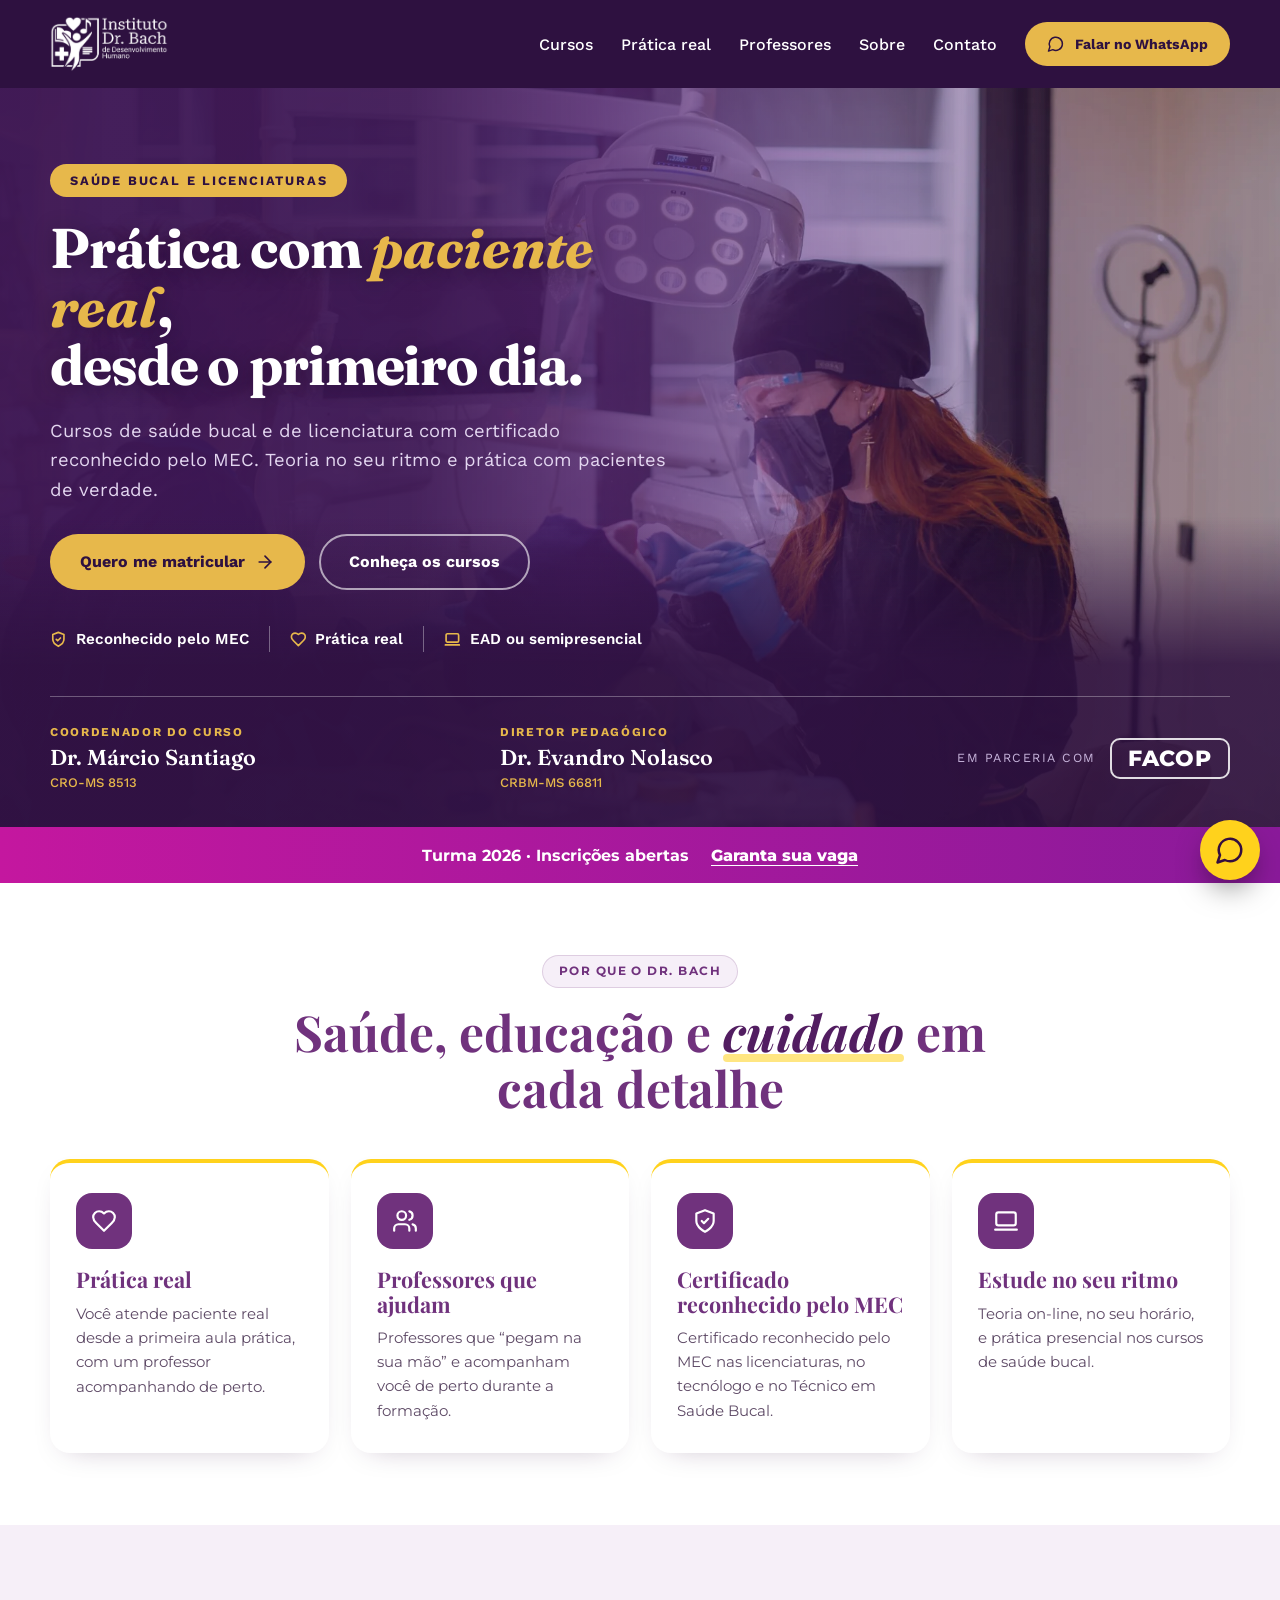
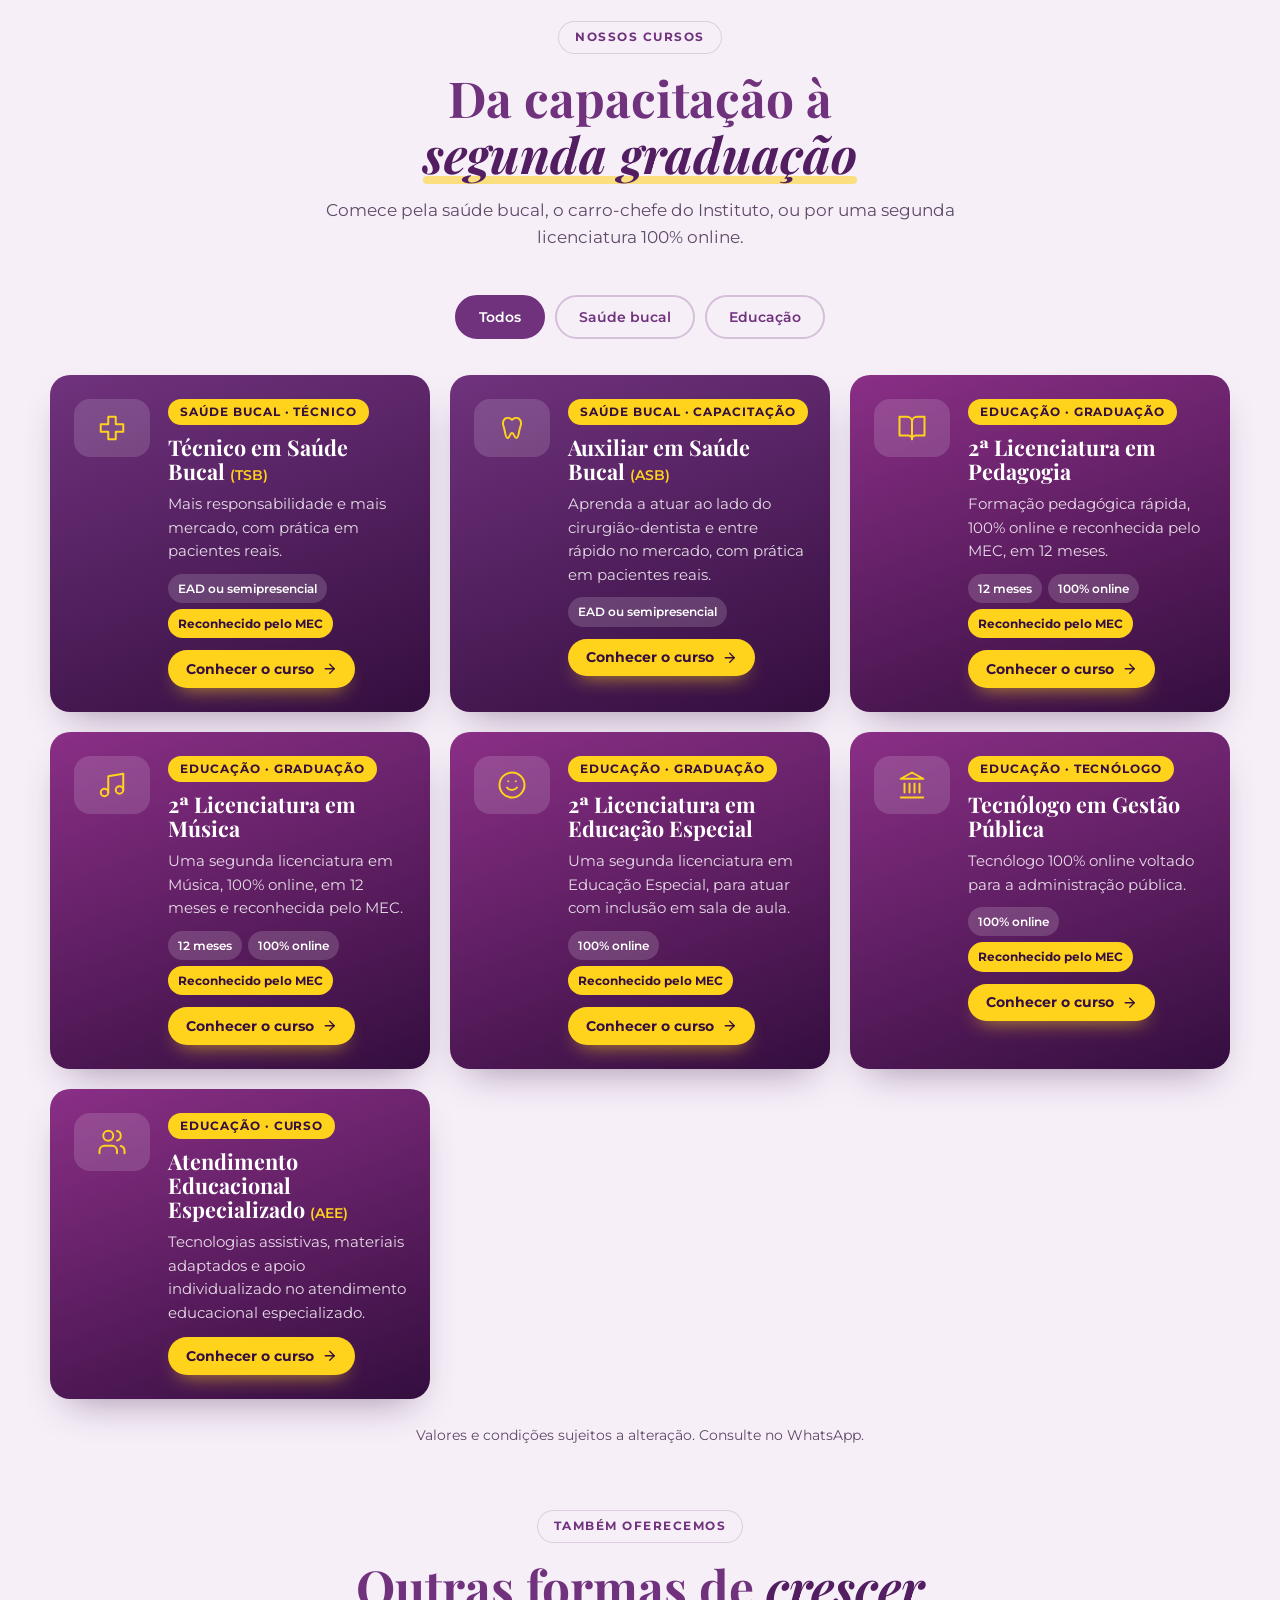
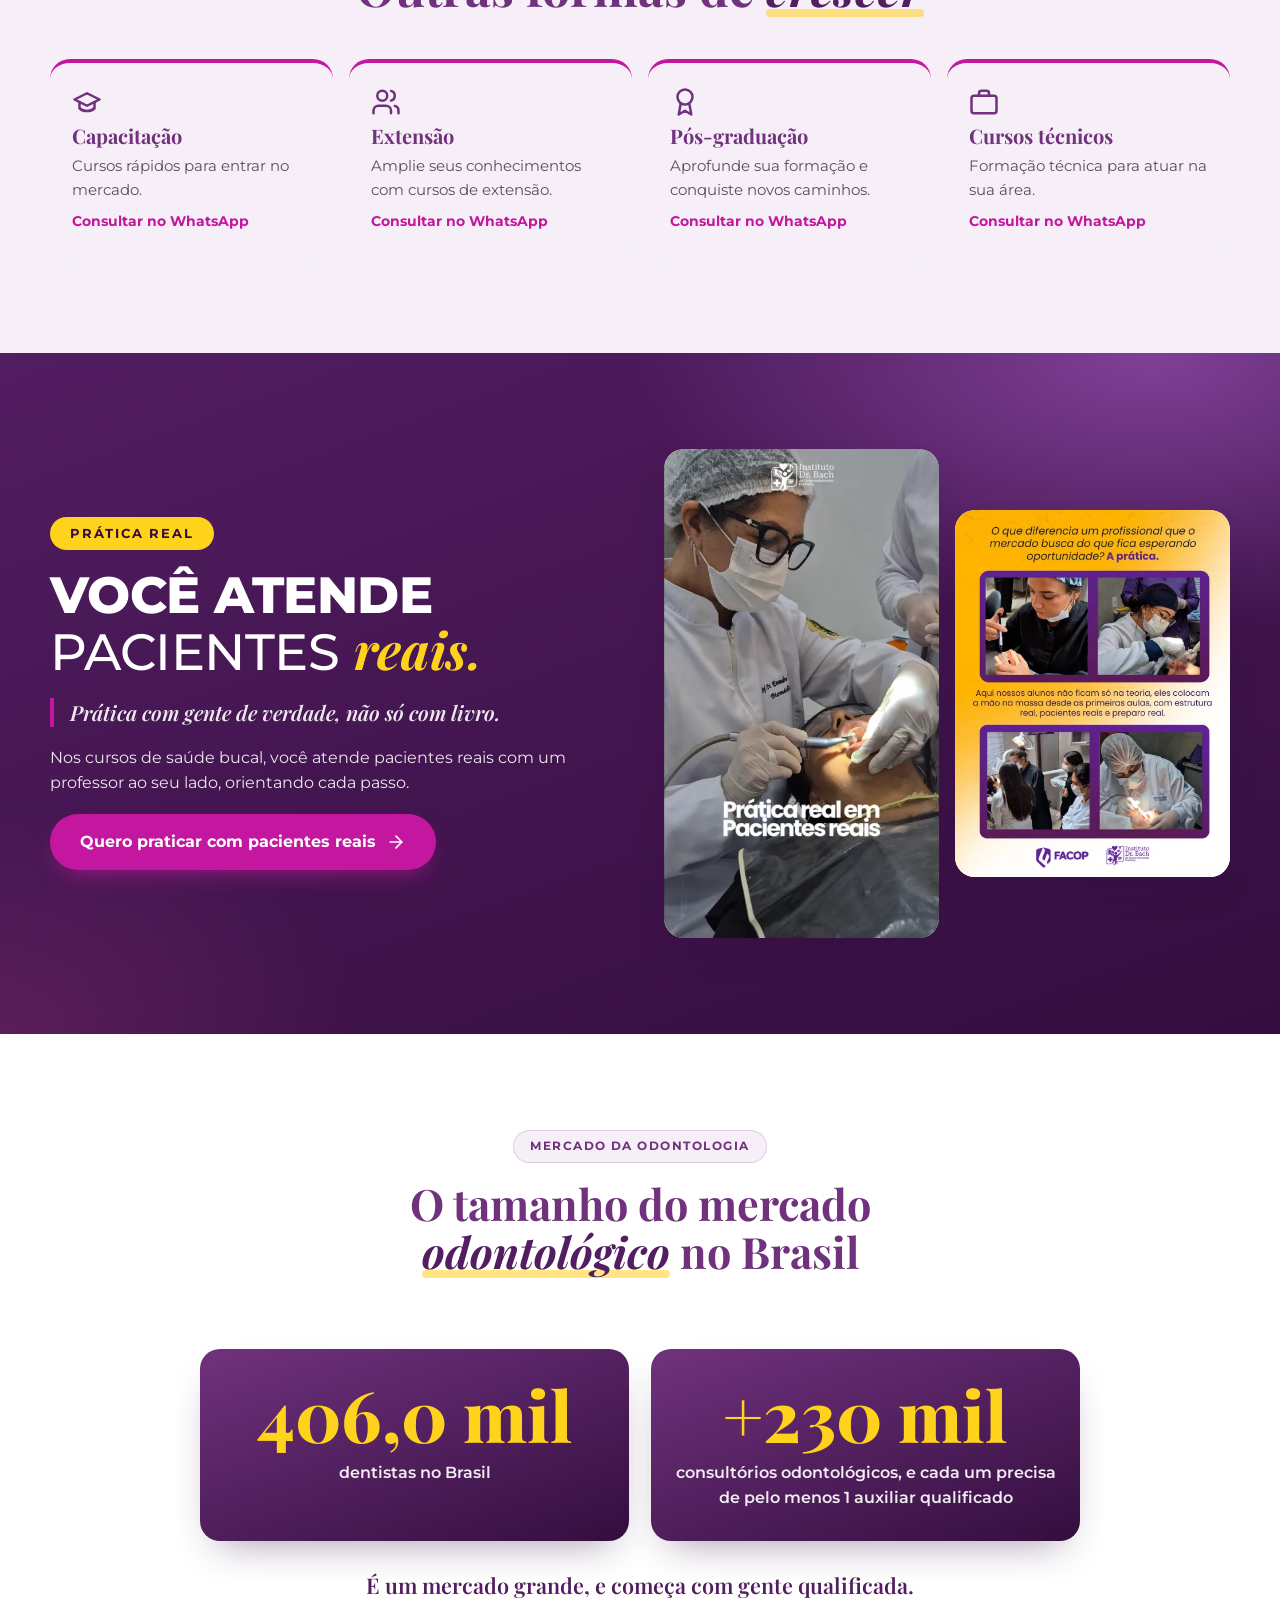
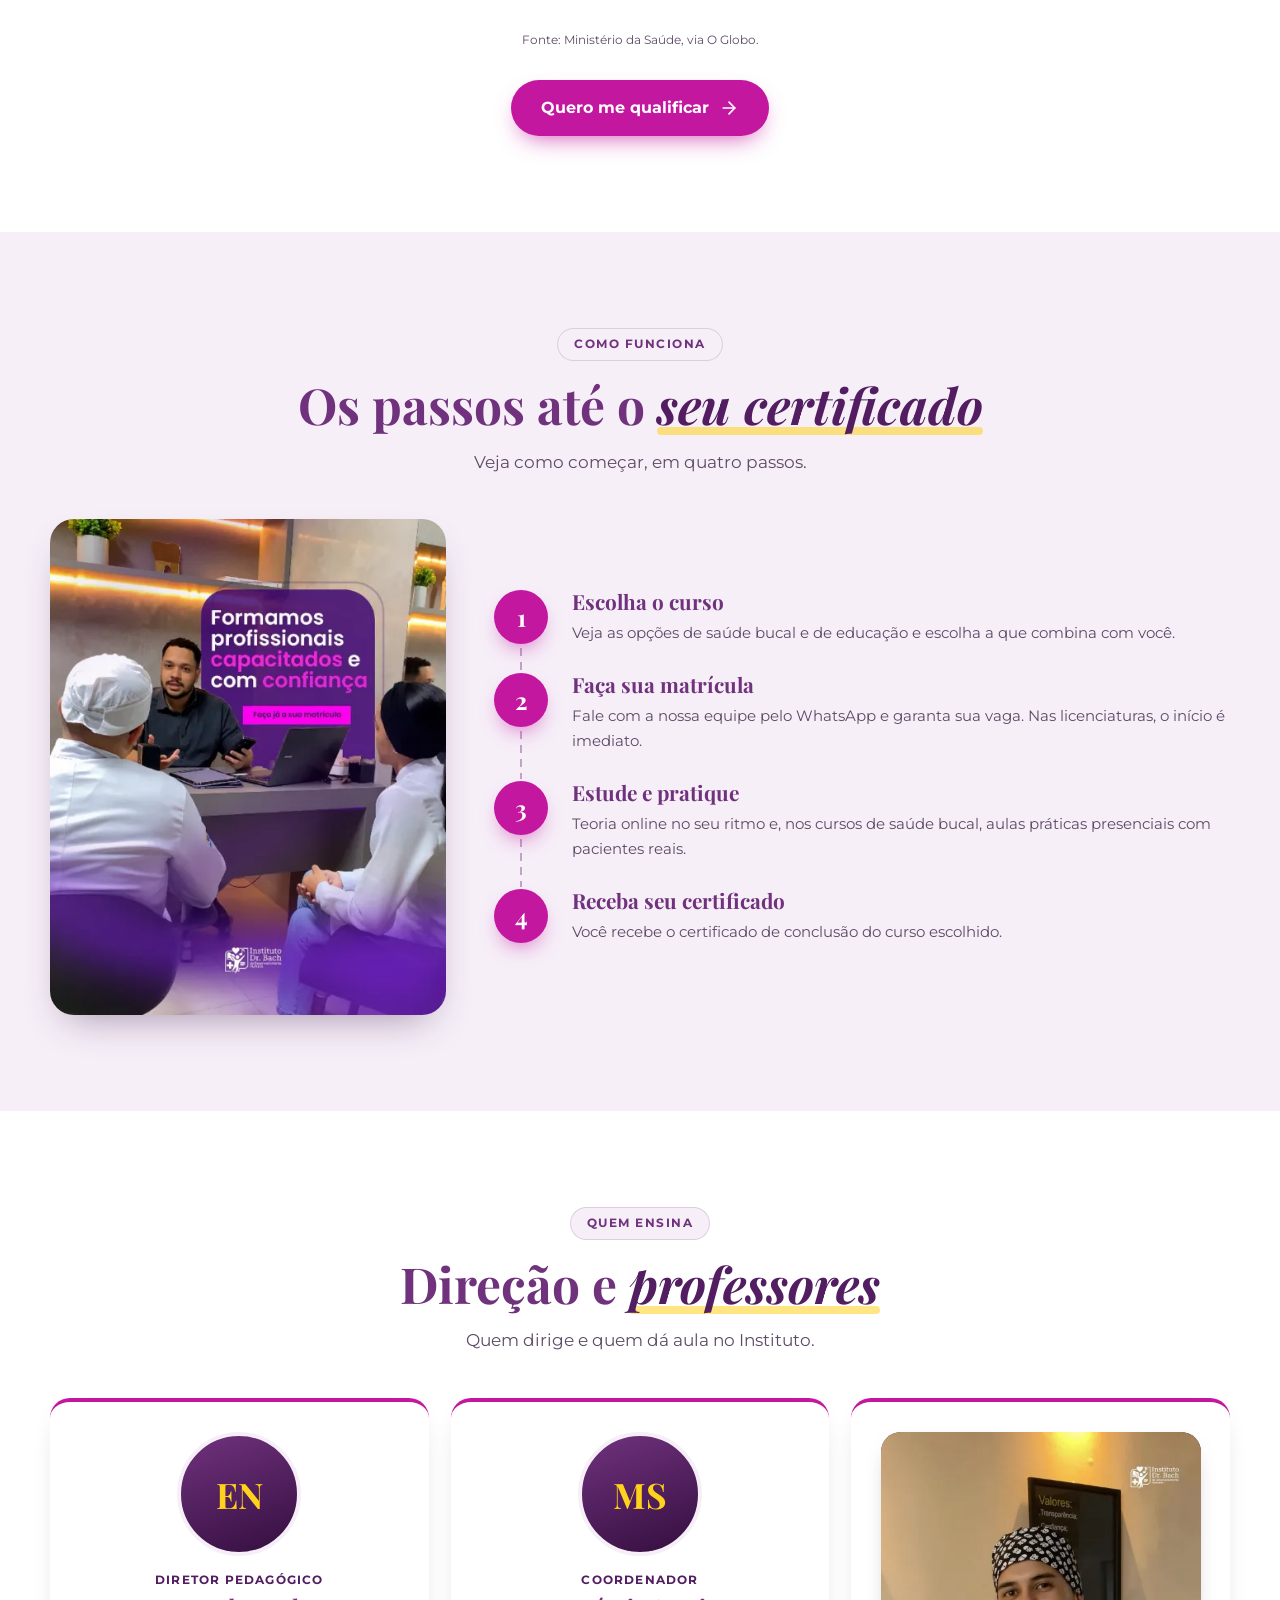
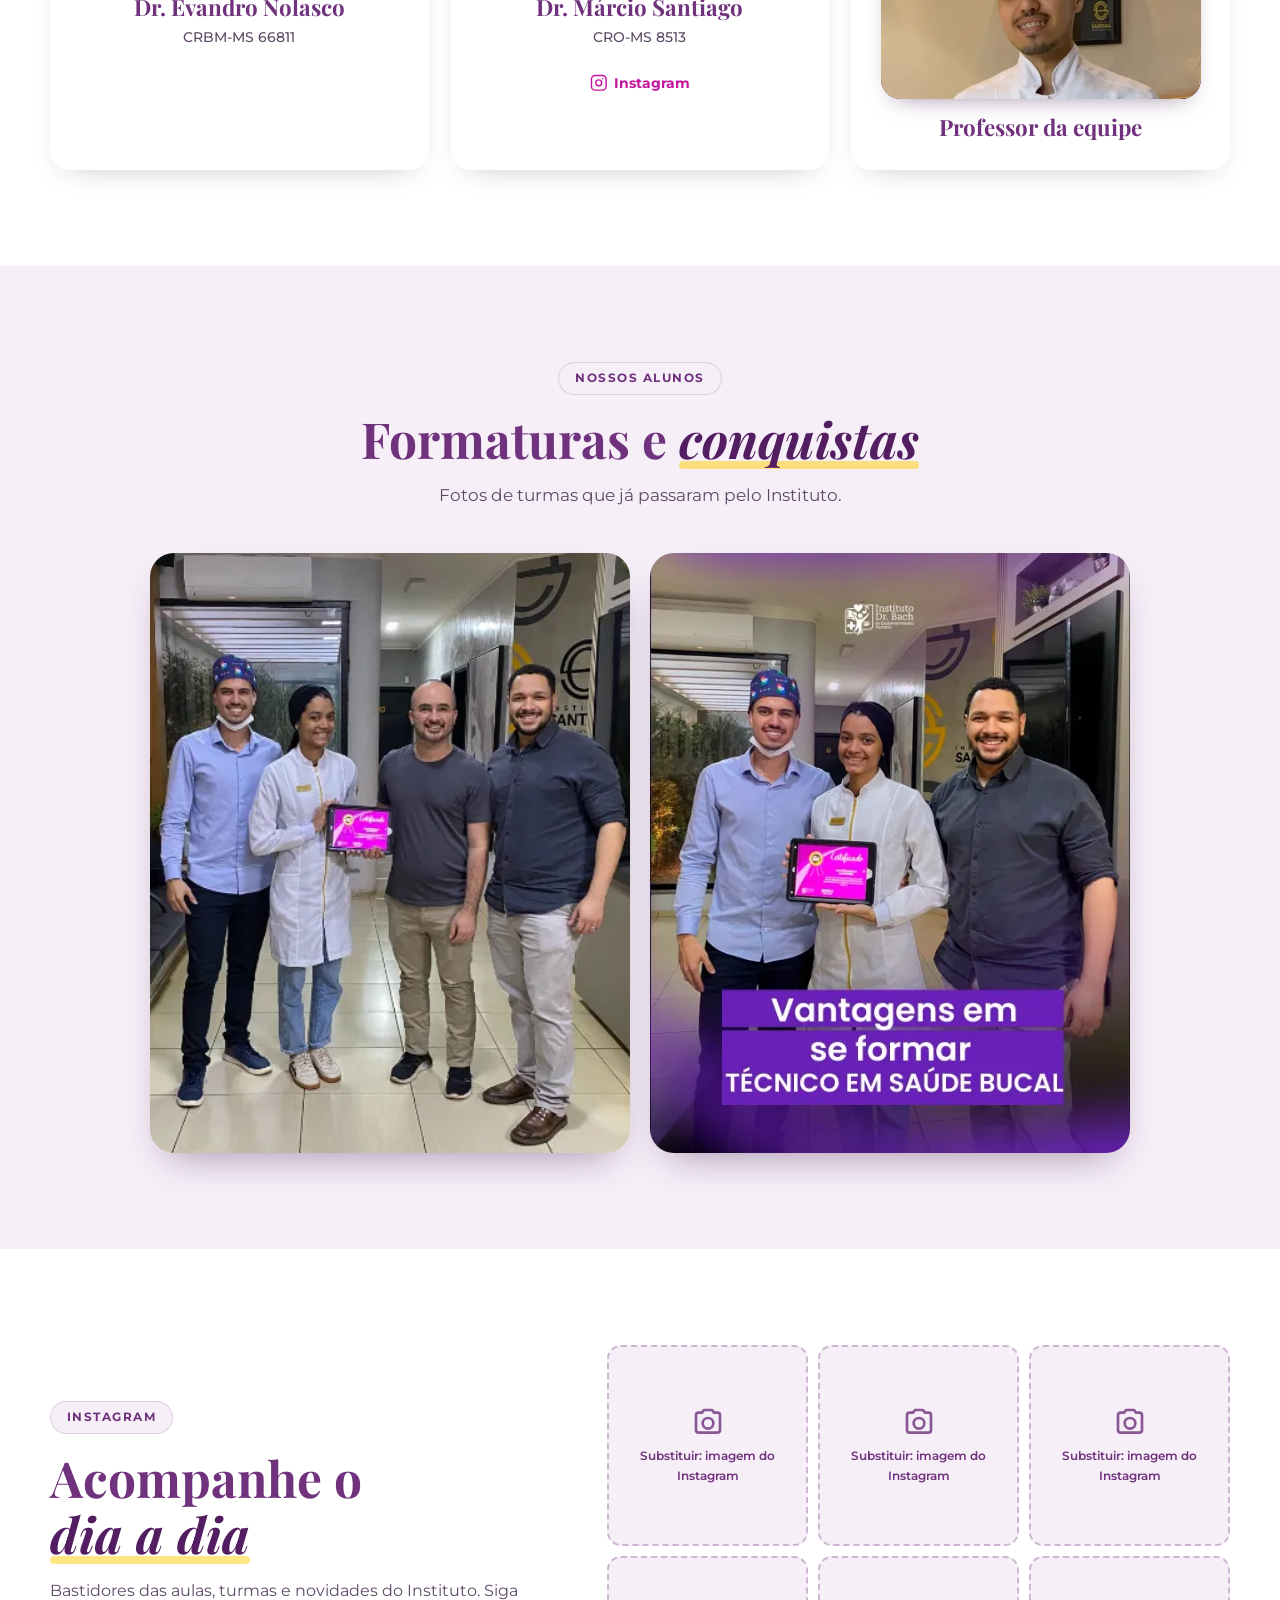
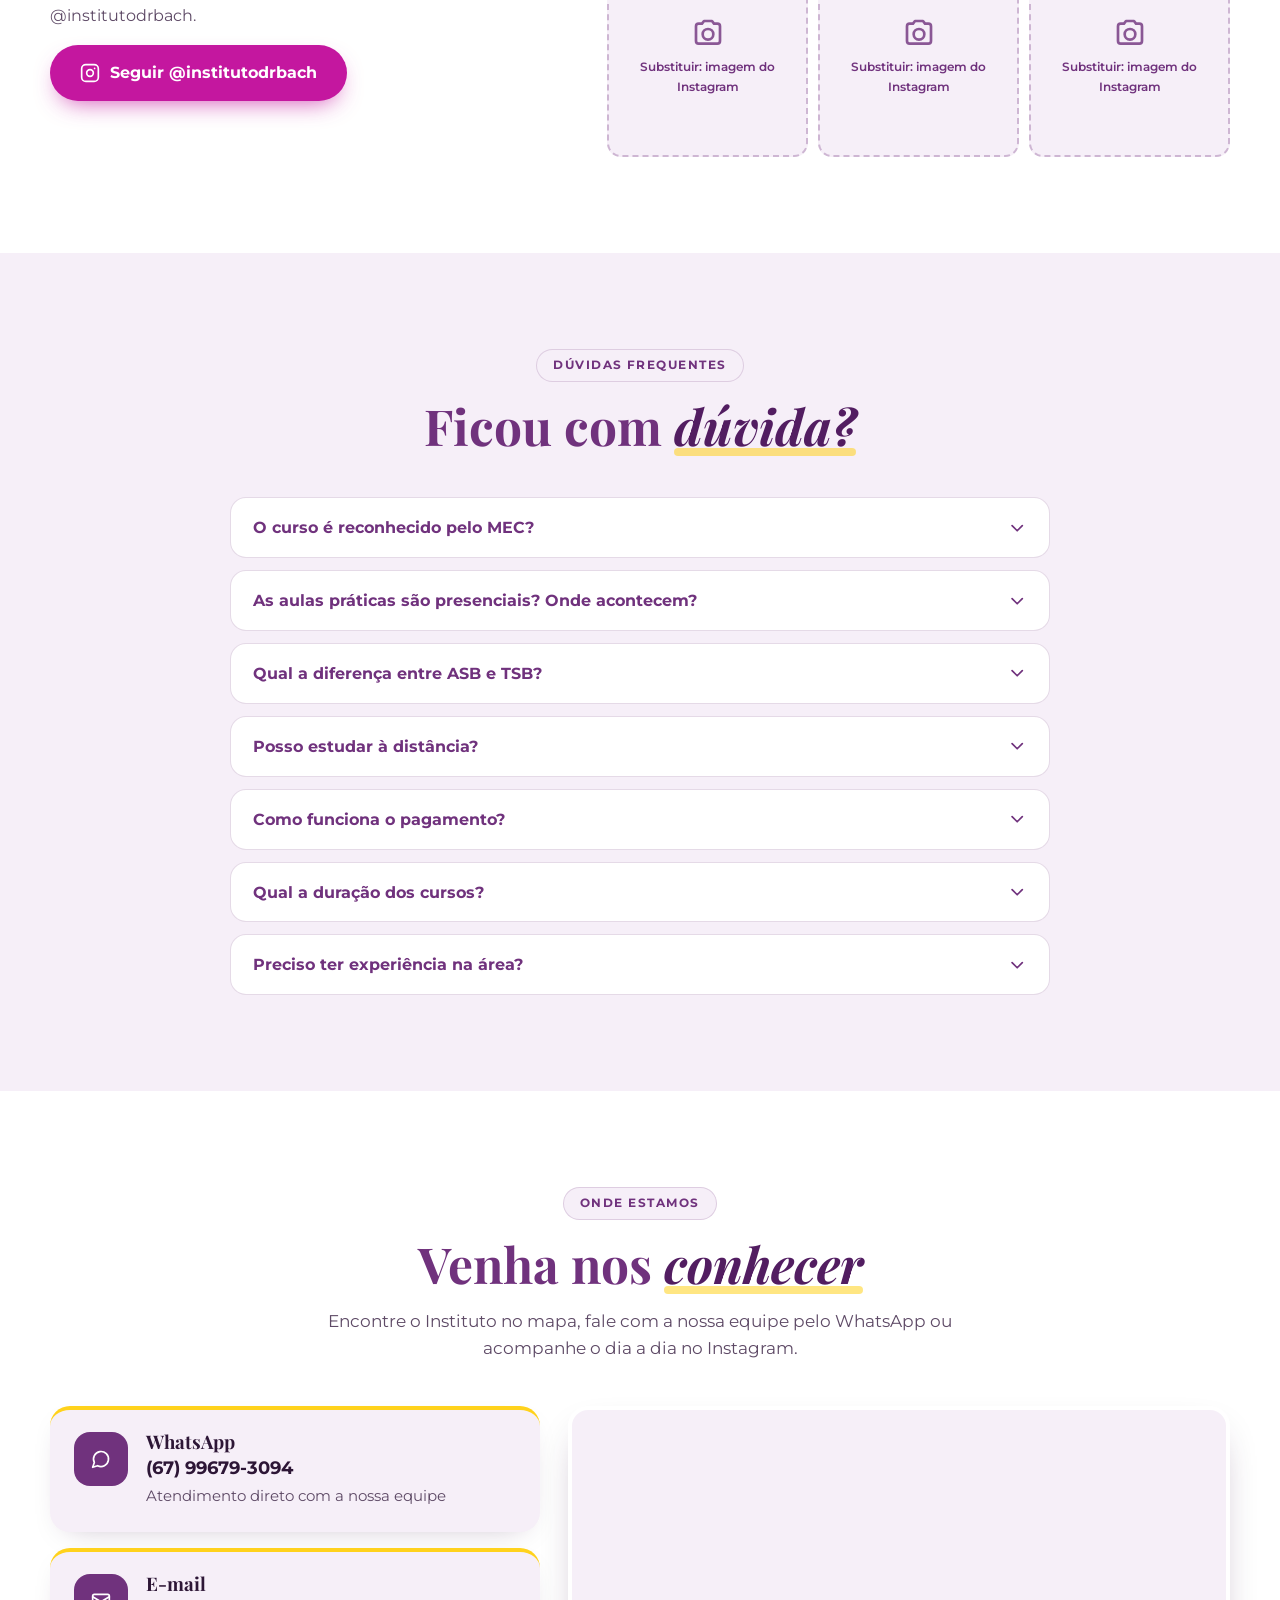
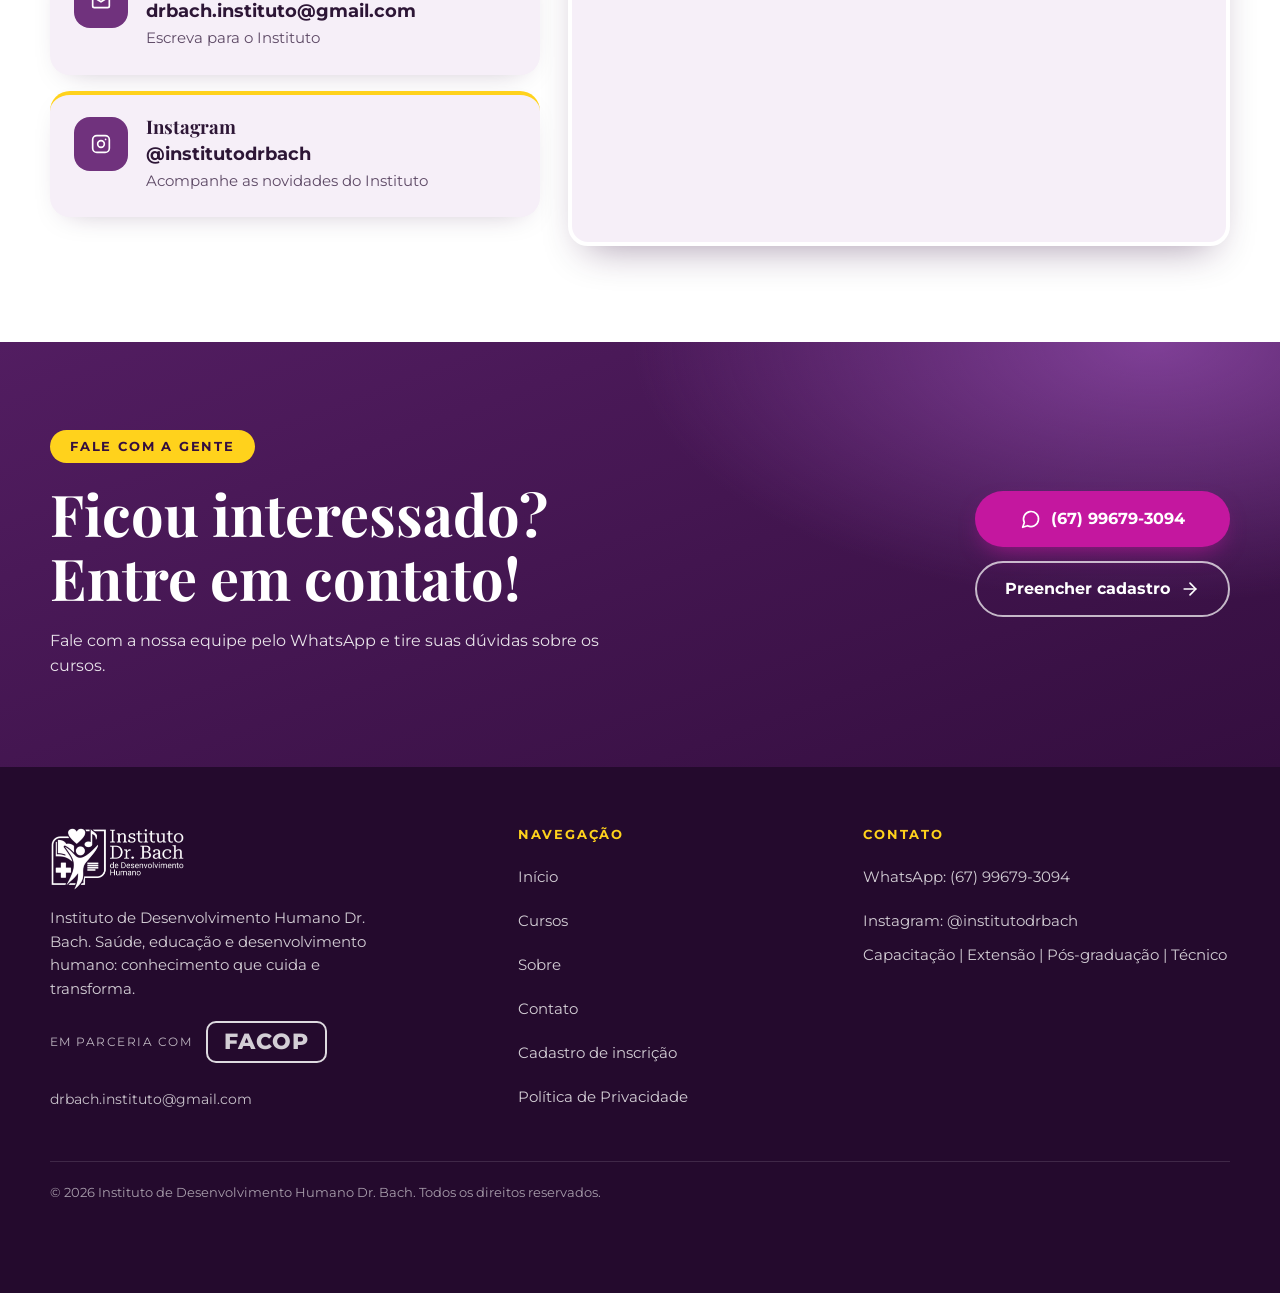
==== commit e0e70eea: "Copy revisada, hero com foto de fundo e cards de curso redesenhados - Reescreve os textos do site pa" ====
--- a/index.html
+++ b/index.html
@@ -21,7 +21,7 @@
   <link rel="preconnect" href="https://fonts.gstatic.com" crossorigin>
   <link href="https://fonts.googleapis.com/css2?family=Montserrat:wght@400;500;600;700;800&family=Playfair+Display:ital,wght@0,600;0,700;0,800;1,600;1,700&family=Work+Sans:wght@400;500;600;700&family=Fraunces:ital,wght@0,700;1,700&display=swap" rel="stylesheet">
 <script type="application/ld+json">{"@context":"https://schema.org","@type":"EducationalOrganization","name":"Instituto de Desenvolvimento Humano Dr. Bach","alternateName":"Instituto Dr. Bach","sameAs":["https://www.instagram.com/institutodrbach/"],"contactPoint":{"@type":"ContactPoint","contactType":"customer service","telephone":"+5567996793094","availableLanguage":"Portuguese"},"email":"drbach.instituto@gmail.com"}</script>
-  <link rel="preload" as="image" type="image/webp" imagesrcset="assets/images/hero/turma-alunos-480.webp 480w, assets/images/hero/turma-alunos-800.webp 800w, assets/images/hero/turma-alunos-1200.webp 1200w, assets/images/hero/turma-alunos-1800.webp 1800w" imagesizes="(max-width: 960px) 92vw, 480px" fetchpriority="high">
+  <link rel="preload" as="image" type="image/webp" imagesrcset="assets/images/hero/pratica-consultorio-480.webp 480w, assets/images/hero/pratica-consultorio-800.webp 800w, assets/images/hero/pratica-consultorio-1200.webp 1200w, assets/images/hero/pratica-consultorio-1800.webp 1800w, assets/images/hero/pratica-consultorio-2200.webp 2200w" imagesizes="100vw" fetchpriority="high">
 <style>
 /* ==========================================================
    Instituto Dr. Bach — identidade visual
@@ -216,38 +216,46 @@
 .filtro.is-ativo { background: var(--roxo); border-color: var(--roxo); color: var(--branco); }
 
 /* ---------- cursos ---------- */
-.cursos { display: grid; grid-template-columns: repeat(auto-fill, minmax(270px, 1fr)); gap: 22px; }
+/* cards mais largos que altos: ícone num selo arredondado à esquerda, texto e botão à direita.
+   o card inteiro é o link (não tem outro link dentro dele). */
+.cursos { display: grid; grid-template-columns: repeat(auto-fill, minmax(340px, 1fr)); gap: 20px; }
 .curso {
-  position: relative; overflow: hidden; display: flex; flex-direction: column; gap: 14px;
-  padding: 30px 26px 26px; border-radius: var(--raio); color: var(--branco);
+  position: relative; display: flex; align-items: flex-start; gap: 18px;
+  padding: 24px; border-radius: var(--raio); color: var(--branco); text-decoration: none;
   background: linear-gradient(160deg, var(--roxo) 0%, var(--roxo-escuro) 100%);
   box-shadow: var(--sombra); transition: transform .25s ease, box-shadow .25s ease;
 }
-.curso:hover { transform: translateY(-6px); }
+.curso:hover, .curso:focus-visible { transform: translateY(-6px); }
 .curso.is-oculto { display: none; }
 .curso__marca {
-  position: absolute; right: -22px; top: -22px; width: 150px; height: 150px;
-  fill: none; stroke: rgba(255, 255, 255, .1); stroke-width: 1.4; stroke-linecap: round; stroke-linejoin: round;
-}
+  flex: none; display: grid; place-items: center; width: 76px; height: 58px;
+  border-radius: 16px; background: rgba(255, 255, 255, .14);
+}
+.curso__marca .i {
+  width: 30px; height: 30px; fill: none; stroke: var(--ouro); stroke-width: 1.6;
+  stroke-linecap: round; stroke-linejoin: round;
+}
+.curso__corpo { display: flex; flex-direction: column; align-items: flex-start; gap: 10px; min-width: 0; }
 .tag {
   align-self: flex-start; background: var(--ouro); color: var(--roxo-escuro);
   font: 700 .7rem/1 var(--sans); letter-spacing: .08em; text-transform: uppercase;
   padding: 7px 12px; border-radius: 999px; position: relative;
 }
 .tag--claro { background: var(--branco); }
-.curso h3 { font-size: 1.6rem; font-weight: 700; position: relative; }
-.curso h3 small { font: 600 .95rem var(--sans); color: var(--ouro); }
-.curso p { color: rgba(255, 255, 255, .84); font-size: .95rem; position: relative; flex: 1; }
-.curso__link {
-  display: inline-flex; align-items: center; gap: 8px; font-weight: 700; font-size: .92rem;
-  color: var(--ouro); text-decoration: none; position: relative;
-}
-.curso__link .i { transition: transform .2s ease; }
-.curso__link:hover .i { transform: translateX(5px); }
+.curso h3 { font-size: 1.35rem; font-weight: 700; }
+.curso h3 small { font: 600 .85rem var(--sans); color: var(--ouro); }
+.curso p { color: rgba(255, 255, 255, .84); font-size: .92rem; }
+.curso__cta {
+  display: inline-flex; align-items: center; gap: 8px; margin-top: 2px;
+  background: var(--ouro); color: var(--roxo-escuro); font: 700 .88rem/1 var(--sans);
+  padding: 11px 18px; border-radius: 999px; box-shadow: 0 10px 20px -10px rgba(255, 210, 28, .7);
+  transition: background .2s ease, transform .2s ease;
+}
+.curso:hover .curso__cta, .curso:focus-visible .curso__cta { background: #ffdb45; transform: translateX(3px); }
+.curso__cta .i { width: 1.1em; height: 1.1em; }
 /* cor por área (campanha): educação puxa para o magenta, gestão para o roxo médio */
 .curso[data-area="educacao"] { background: linear-gradient(160deg, #8A2F86 0%, var(--roxo-escuro) 100%); }
 .curso[data-area="gestao"] { background: linear-gradient(160deg, var(--roxo-medio) 0%, #2a0b33 100%); }
-.curso--ead { background: linear-gradient(160deg, var(--roxo-medio) 0%, #2a0b33 100%); border: 2px dashed rgba(255, 210, 28, .55); }
 
 /* ---------- cabeçalho de cada página interna ---------- */
 .pagina-topo {
@@ -810,14 +818,31 @@
 .topo--escuro .nav__cta { font-family: var(--sans-hero); }
 .topo--escuro .menu-btn { background: rgba(255, 255, 255, .14); }
 
-/* hero */
-.hero--v4 { background: linear-gradient(180deg, var(--hero-1) 0%, var(--hero-2) 100%); font-family: var(--sans-hero); padding: 76px 0 0; }
-.hero--v4 .hero__grid { grid-template-columns: minmax(0, 1.2fr) minmax(0, .8fr); align-items: center; gap: 40px; }
-.hero--v4 .hero__texto { padding-bottom: 44px; }
+/* hero: a foto cobre a seção inteira, com um véu em degradê para o texto ficar legível */
+.hero--v4 {
+  position: relative; overflow: hidden;
+  background: linear-gradient(180deg, var(--hero-1) 0%, var(--hero-2) 100%);
+  font-family: var(--sans-hero); padding: 76px 0 0;
+}
+.hero__bg { position: absolute; inset: 0; z-index: 0; }
+.hero__bg .hero__bgimg { position: absolute; inset: 0; }
+.hero__bg .hero__bgimg img { width: 100%; height: 100%; object-fit: cover; display: block; }
+.hero__bg::after {
+  content: ''; position: absolute; inset: 0; pointer-events: none;
+  /* três camadas: degradê de baixo (cobre a faixa de créditos inteira, largura toda) + degradê da
+     esquerda (onde fica o texto) + um véu fraco e constante por cima de tudo, como piso de contraste */
+  background:
+    linear-gradient(to top, rgba(46, 17, 64, .85) 0%, rgba(46, 17, 64, .85) 22%, rgba(46, 17, 64, 0) 42%),
+    linear-gradient(to right, rgba(62, 23, 85, .96) 0%, rgba(62, 23, 85, .92) 32%, rgba(78, 30, 105, .78) 46%, rgba(96, 39, 136, .42) 62%, rgba(96, 39, 136, .18) 80%, rgba(96, 39, 136, .06) 100%),
+    rgba(46, 17, 64, .22);
+}
+.hero--v4 .hero__grid { position: relative; z-index: 1; display: block; }
+.hero--v4 .hero__texto { max-width: 640px; padding-bottom: 44px; }
 .hero--v4 .pill--ouro { background: var(--ouro-hero); color: var(--topo-escuro); font-family: var(--sans-hero); }
 .hero--v4 .hero__titulo {
   font-family: var(--serif-hero); text-transform: none; font-weight: 700; letter-spacing: -.02em; line-height: 1.04;
   font-size: clamp(2.3rem, 4.5vw, 3.5rem); margin: 22px 0 22px;
+  text-shadow: 0 2px 20px rgba(20, 6, 30, .4);
 }
 .hero--v4 .hero__titulo .leve { font-weight: 700; }
 .hero--v4 .destaque { font-family: var(--serif-hero); color: var(--ouro-hero); }
@@ -829,34 +854,30 @@
 /* selos viram uma linha de destaques com divisórias, como na referência */
 .hero--v4 .selos { gap: 0; margin: 0; }
 .hero--v4 .selo {
-  background: none; border: 0; border-radius: 0; padding: 4px 20px; border-left: 1px solid var(--linha-hero);
+  background: none; border: 0; border-radius: 0; padding: 4px 20px; border-left: 1px solid rgba(255, 255, 255, .35);
   font: 600 .95rem var(--sans-hero); color: var(--branco); gap: 9px; white-space: nowrap;
 }
 .hero--v4 .selo:first-child { padding-left: 0; border-left: 0; }
 .hero--v4 .selo .i { color: var(--ouro-hero); }
 
-/* foto: faixa larga com véu roxo */
-.hero--v4 .hero__foto { padding: 0; justify-self: end; align-self: center; width: min(100%, 520px); }
-.hero--v4 .hero__foto::before { display: none; }
-.hero--v4 .hero__foto .img-r { position: relative; aspect-ratio: 2 / 1; border-radius: 28px; box-shadow: 0 30px 60px -30px rgba(0, 0, 0, .6); }
-.hero--v4 .hero__foto .img-r::after {
-  content: ''; position: absolute; inset: 0; pointer-events: none;
-  background: linear-gradient(160deg, rgba(146, 72, 168, .78) 0%, rgba(118, 50, 150, .5) 55%, rgba(80, 30, 120, .1) 100%);
-}
-
-/* direção e parceria */
-.hero--v4 .hero__equipe { border-top: 1px solid var(--linha-hero); }
+/* direção e parceria: ficam sobre o mesmo fundo, por isso o z-index e a linha mais clara */
+.hero--v4 .hero__equipe { position: relative; z-index: 1; border-top: 1px solid rgba(255, 255, 255, .3); }
 .hero--v4 .credito__rotulo, .hero--v4 .credito__reg { color: var(--ouro-hero); font-family: var(--sans-hero); }
 .hero--v4 .credito__nome { font-family: var(--serif-hero); }
 .hero--v4 .parceria__rotulo { color: var(--lavanda-rotulo); font-family: var(--sans-hero); }
 
 @media (max-width: 960px) {
   .hero--v4 { padding-top: 48px; }
-  .hero--v4 .hero__grid { grid-template-columns: 1fr; gap: 28px; }
-  .hero--v4 .hero__texto { padding-bottom: 0; }
+  .hero--v4 .hero__texto { padding-bottom: 0; max-width: none; }
   .hero--v4 .hero__equipe { margin-top: 32px; }
-  .hero--v4 .hero__foto { justify-self: stretch; width: 100%; }
-  .hero--v4 .hero__foto .img-r { aspect-ratio: 16 / 10; }
+}
+@media (max-width: 640px) {
+  /* no celular o texto ocupa a largura toda, então o véu cobre a foto de forma mais uniforme */
+  .hero__bg::after {
+    background:
+      linear-gradient(to top, rgba(46, 17, 64, .7) 0%, rgba(46, 17, 64, .42) 45%, rgba(46, 17, 64, .2) 70%),
+      rgba(46, 17, 64, .62);
+  }
 }
 @media (max-width: 820px) {
   .topo--escuro .nav { background: var(--topo-escuro); border-bottom: 1px solid rgba(255, 255, 255, .12); box-shadow: 0 20px 30px -20px rgba(0, 0, 0, .6); }
@@ -876,7 +897,7 @@
 .btn, .filtro { min-height: 44px; }
 .rodape nav, .rodape__grid > div:last-child { gap: 0; }
 .rodape a { display: flex; align-items: center; min-height: 44px; }
-.migalhas a, .turma__in a, .cs__zap, .ccard__link, .docente__link, .cs__voltar, .curso__link { display: inline-flex; align-items: center; min-height: 44px; }
+.migalhas a, .turma__in a, .cs__zap, .ccard__link, .docente__link, .cs__voltar { display: inline-flex; align-items: center; min-height: 44px; }
 .migalhas { align-items: center; gap: 0 8px; }
 .turma__in { padding: 6px 0; }
 
@@ -890,9 +911,11 @@
   .dif__icone { grid-row: 1 / span 2; width: 52px; height: 52px; margin: 0; }
   .dif h3 { margin: 2px 0 6px; font-size: 1.2rem; }
 
-  /* cartões de curso mais enxutos */
-  .curso { padding: 22px 20px 18px; gap: 10px; }
-  .curso h3 { font-size: 1.4rem; }
+  /* cartões de curso mais enxutos, mas ainda com o ícone ao lado do texto */
+  .curso { padding: 18px; gap: 14px; }
+  .curso__marca { width: 60px; height: 48px; border-radius: 13px; }
+  .curso__marca .i { width: 24px; height: 24px; }
+  .curso h3 { font-size: 1.2rem; }
   .mais__grid { grid-template-columns: 1fr 1fr; gap: 12px; }
   .mais__item { padding: 18px 14px; }
   .mais__item h3 { font-size: 1.05rem; }
@@ -970,11 +993,15 @@
 <main id="conteudo">
 <!-- ============ HERO ============ -->
 <section class="hero hero--v4" id="inicio">
+  <div class="hero__bg">
+    <picture class="hero__bgimg"><source type="image/webp" srcset="assets/images/hero/pratica-consultorio-480.webp 480w, assets/images/hero/pratica-consultorio-800.webp 800w, assets/images/hero/pratica-consultorio-1200.webp 1200w, assets/images/hero/pratica-consultorio-1800.webp 1800w, assets/images/hero/pratica-consultorio-2200.webp 2200w" sizes="100vw"><img src="assets/images/hero/pratica-consultorio.jpg" alt="Procedimento odontológico em consultório, com profissional atendendo paciente" width="2200" height="1469" fetchpriority="high" decoding="async" style="object-position:50% 46%"></picture>
+  </div>
+
   <div class="container hero__grid">
     <div class="hero__texto">
-      <span class="pill pill--ouro">Cursos com prática real</span>
-      <h1 class="hero__titulo">Aqui você <span class="leve">não só aprende.</span><br>Você aprende <span class="destaque">fazendo.</span></h1>
-      <p class="hero__lead">Cursos de saúde bucal e graduação com certificado reconhecido pelo MEC e prática real com pacientes.</p>
+      <span class="pill pill--ouro">Saúde bucal e licenciaturas</span>
+      <h1 class="hero__titulo">Prática com <span class="destaque">paciente real</span>,<br><span class="leve">desde o primeiro dia.</span></h1>
+      <p class="hero__lead">Cursos de saúde bucal e de licenciatura com certificado reconhecido pelo MEC. Teoria no seu ritmo e prática com pacientes de verdade.</p>
 
       <div class="hero__acoes">
         <a class="btn btn--ouro-hero btn--lg" href="https://wa.me/5567996793094?text=Ol%C3%A1!%20Vim%20pelo%20site%20do%20Instituto%20Dr.%20Bach%20e%20quero%20me%20matricular.%20Pode%20me%20passar%20mais%20informa%C3%A7%C3%B5es%3F" target="_blank" rel="noopener">Quero me matricular <svg class="i" aria-hidden="true"><use href="#i-arrow"/></svg></a>
@@ -986,10 +1013,6 @@
         <li class="selo"><svg class="i" aria-hidden="true"><use href="#i-heart"/></svg> Prática real</li>
         <li class="selo"><svg class="i" aria-hidden="true"><use href="#i-laptop"/></svg> EAD ou semipresencial</li>
       </ul>
-    </div>
-
-    <div class="hero__foto">
-      <picture class="img-r img-r--crop"><source type="image/webp" srcset="assets/images/hero/turma-alunos-480.webp 480w, assets/images/hero/turma-alunos-800.webp 800w, assets/images/hero/turma-alunos-1200.webp 1200w, assets/images/hero/turma-alunos-1800.webp 1800w" sizes="(max-width: 960px) 92vw, 520px"><img src="assets/images/hero/turma-alunos.jpg" alt="Turma de alunos do Instituto Dr. Bach reunida com o certificado digital" width="1800" height="1800" fetchpriority="high" decoding="async" style="object-position:50% 36%"></picture>
     </div>
   </div>
 
@@ -1030,7 +1053,7 @@
       <article class="dif reveal">
         <span class="dif__icone"><svg class="i" aria-hidden="true"><use href="#i-heart"/></svg></span>
         <h3>Prática real</h3>
-        <p>Pacientes reais desde o primeiro dia. Você aprende fazendo, com supervisão de profissionais experientes.</p>
+        <p>Você atende paciente real desde a primeira aula prática, com um professor acompanhando de perto.</p>
       </article>
       <article class="dif reveal">
         <span class="dif__icone"><svg class="i" aria-hidden="true"><use href="#i-users"/></svg></span>
@@ -1040,12 +1063,12 @@
       <article class="dif reveal">
         <span class="dif__icone"><svg class="i" aria-hidden="true"><use href="#i-shield"/></svg></span>
         <h3>Certificado reconhecido pelo MEC</h3>
-        <p>Formações com certificado reconhecido pelo MEC, para você seguir com segurança.</p>
+        <p>Certificado reconhecido pelo MEC nas licenciaturas, no tecnólogo e no Técnico em Saúde Bucal.</p>
       </article>
       <article class="dif reveal">
         <span class="dif__icone"><svg class="i" aria-hidden="true"><use href="#i-laptop"/></svg></span>
         <h3>Estude no seu ritmo</h3>
-        <p>EAD ou semipresencial: teoria online que cabe na sua rotina e práticas presenciais.</p>
+        <p>Teoria on-line, no seu horário, e prática presencial nos cursos de saúde bucal.</p>
       </article>
     </div>
   </div>
@@ -1055,8 +1078,8 @@
   <div class="container">
     <header class="secao__cab reveal">
       <span class="pill pill--roxo">Nossos cursos</span>
-      <h2 class="secao__titulo">Leve sua jornada ao <em>próximo nível</em></h2>
-      <p class="secao__lead">Escolha a formação ideal para o seu momento. Comece pela saúde bucal, nosso carro-chefe, ou pela educação.</p>
+      <h2 class="secao__titulo">Da capacitação à <em>segunda graduação</em></h2>
+      <p class="secao__lead">Comece pela saúde bucal, o carro-chefe do Instituto, ou por uma segunda licenciatura 100% online.</p>
     </header>
 
     <div class="filtros reveal" role="tablist" aria-label="Filtrar cursos por área">
@@ -1066,61 +1089,75 @@
     </div>
 
     <div class="cursos" id="cursosGrid">
-      <article class="curso" data-area="saude">
-        <svg class="curso__marca" aria-hidden="true"><use href="#i-cross"/></svg>
-        <span class="tag">Saúde bucal · Técnico</span>
-        <h3>Técnico em Saúde Bucal <small>(TSB)</small></h3>
-        <p>Mais responsabilidade, mais mercado e uma carreira sólida na odontologia, com prática em pacientes reais.</p>
-        <ul class="curso__meta"><li>EAD ou semipresencial</li><li class="mec">Reconhecido pelo MEC</li></ul>
-        <a class="curso__link" href="curso-tsb.html">Conhecer o curso <svg class="i" aria-hidden="true"><use href="#i-arrow"/></svg></a>
-      </article>
-      <article class="curso" data-area="saude">
-        <svg class="curso__marca" aria-hidden="true"><use href="#i-tooth"/></svg>
-        <span class="tag">Saúde bucal · Capacitação</span>
-        <h3>Auxiliar em Saúde Bucal <small>(ASB)</small></h3>
-        <p>Entrada rápida no mercado: aprenda a atuar ao lado do cirurgião-dentista, com prática em pacientes reais.</p>
-        <ul class="curso__meta"><li>EAD ou semipresencial</li></ul>
-        <a class="curso__link" href="curso-asb.html">Conhecer o curso <svg class="i" aria-hidden="true"><use href="#i-arrow"/></svg></a>
-      </article>
-      <article class="curso" data-area="educacao">
-        <svg class="curso__marca" aria-hidden="true"><use href="#i-book"/></svg>
-        <span class="tag">Educação · Graduação</span>
-        <h3>2ª Licenciatura em Pedagogia</h3>
-        <p>Formação pedagógica rápida, 100% online e reconhecida pelo MEC, em 12 meses.</p>
-        <ul class="curso__meta"><li>12 meses</li><li>100% online</li><li class="mec">Reconhecido pelo MEC</li></ul>
-        <a class="curso__link" href="curso-pedagogia.html">Conhecer o curso <svg class="i" aria-hidden="true"><use href="#i-arrow"/></svg></a>
-      </article>
-      <article class="curso" data-area="educacao">
-        <svg class="curso__marca" aria-hidden="true"><use href="#i-music"/></svg>
-        <span class="tag">Educação · Graduação</span>
-        <h3>2ª Licenciatura em Música</h3>
-        <p>Transforme sua paixão pela música em profissão: 12 meses, 100% online e reconhecida pelo MEC.</p>
-        <ul class="curso__meta"><li>12 meses</li><li>100% online</li><li class="mec">Reconhecido pelo MEC</li></ul>
-        <a class="curso__link" href="curso-musica.html">Conhecer o curso <svg class="i" aria-hidden="true"><use href="#i-arrow"/></svg></a>
-      </article>
-      <article class="curso" data-area="educacao">
-        <svg class="curso__marca" aria-hidden="true"><use href="#i-smile"/></svg>
-        <span class="tag">Educação · Graduação</span>
-        <h3>2ª Licenciatura em Educação Especial</h3>
-        <p>Prepare-se para incluir e transformar vidas, atuando com crianças e jovens que precisam de um olhar cuidadoso.</p>
-        <ul class="curso__meta"><li>100% online</li><li class="mec">Reconhecido pelo MEC</li></ul>
-        <a class="curso__link" href="curso-educacao-especial.html">Conhecer o curso <svg class="i" aria-hidden="true"><use href="#i-arrow"/></svg></a>
-      </article>
-      <article class="curso" data-area="educacao">
-        <svg class="curso__marca" aria-hidden="true"><use href="#i-landmark"/></svg>
-        <span class="tag">Educação · Tecnólogo</span>
-        <h3>Tecnólogo em Gestão Pública</h3>
-        <p>Seu futuro está próximo: formação 100% online voltada para a administração pública e novas oportunidades de carreira.</p>
-        <ul class="curso__meta"><li>100% online</li><li class="mec">Reconhecido pelo MEC</li></ul>
-        <a class="curso__link" href="curso-gestao-publica.html">Conhecer o curso <svg class="i" aria-hidden="true"><use href="#i-arrow"/></svg></a>
-      </article>
-      <article class="curso" data-area="educacao">
-        <svg class="curso__marca" aria-hidden="true"><use href="#i-users"/></svg>
-        <span class="tag">Educação · Curso</span>
-        <h3>Atendimento Educacional Especializado <small>(AEE)</small></h3>
-        <p>Tecnologias assistivas, materiais adaptados e apoio individualizado para incluir de verdade.</p>
-        <a class="curso__link" href="curso-aee.html">Conhecer o curso <svg class="i" aria-hidden="true"><use href="#i-arrow"/></svg></a>
-      </article>
+      <a class="curso" data-area="saude" href="curso-tsb.html" aria-label="Técnico em Saúde Bucal — conhecer o curso">
+        <span class="curso__marca" aria-hidden="true"><svg class="i" aria-hidden="true"><use href="#i-cross"/></svg></span>
+        <div class="curso__corpo">
+          <span class="tag">Saúde bucal · Técnico</span>
+          <h3>Técnico em Saúde Bucal <small>(TSB)</small></h3>
+          <p>Mais responsabilidade e mais mercado, com prática em pacientes reais.</p>
+          <ul class="curso__meta"><li>EAD ou semipresencial</li><li class="mec">Reconhecido pelo MEC</li></ul>
+          <span class="curso__cta">Conhecer o curso <svg class="i" aria-hidden="true"><use href="#i-arrow"/></svg></span>
+        </div>
+      </a>
+      <a class="curso" data-area="saude" href="curso-asb.html" aria-label="Auxiliar em Saúde Bucal — conhecer o curso">
+        <span class="curso__marca" aria-hidden="true"><svg class="i" aria-hidden="true"><use href="#i-tooth"/></svg></span>
+        <div class="curso__corpo">
+          <span class="tag">Saúde bucal · Capacitação</span>
+          <h3>Auxiliar em Saúde Bucal <small>(ASB)</small></h3>
+          <p>Aprenda a atuar ao lado do cirurgião-dentista e entre rápido no mercado, com prática em pacientes reais.</p>
+          <ul class="curso__meta"><li>EAD ou semipresencial</li></ul>
+          <span class="curso__cta">Conhecer o curso <svg class="i" aria-hidden="true"><use href="#i-arrow"/></svg></span>
+        </div>
+      </a>
+      <a class="curso" data-area="educacao" href="curso-pedagogia.html" aria-label="2ª Licenciatura em Pedagogia — conhecer o curso">
+        <span class="curso__marca" aria-hidden="true"><svg class="i" aria-hidden="true"><use href="#i-book"/></svg></span>
+        <div class="curso__corpo">
+          <span class="tag">Educação · Graduação</span>
+          <h3>2ª Licenciatura em Pedagogia</h3>
+          <p>Formação pedagógica rápida, 100% online e reconhecida pelo MEC, em 12 meses.</p>
+          <ul class="curso__meta"><li>12 meses</li><li>100% online</li><li class="mec">Reconhecido pelo MEC</li></ul>
+          <span class="curso__cta">Conhecer o curso <svg class="i" aria-hidden="true"><use href="#i-arrow"/></svg></span>
+        </div>
+      </a>
+      <a class="curso" data-area="educacao" href="curso-musica.html" aria-label="2ª Licenciatura em Música — conhecer o curso">
+        <span class="curso__marca" aria-hidden="true"><svg class="i" aria-hidden="true"><use href="#i-music"/></svg></span>
+        <div class="curso__corpo">
+          <span class="tag">Educação · Graduação</span>
+          <h3>2ª Licenciatura em Música</h3>
+          <p>Uma segunda licenciatura em Música, 100% online, em 12 meses e reconhecida pelo MEC.</p>
+          <ul class="curso__meta"><li>12 meses</li><li>100% online</li><li class="mec">Reconhecido pelo MEC</li></ul>
+          <span class="curso__cta">Conhecer o curso <svg class="i" aria-hidden="true"><use href="#i-arrow"/></svg></span>
+        </div>
+      </a>
+      <a class="curso" data-area="educacao" href="curso-educacao-especial.html" aria-label="2ª Licenciatura em Educação Especial — conhecer o curso">
+        <span class="curso__marca" aria-hidden="true"><svg class="i" aria-hidden="true"><use href="#i-smile"/></svg></span>
+        <div class="curso__corpo">
+          <span class="tag">Educação · Graduação</span>
+          <h3>2ª Licenciatura em Educação Especial</h3>
+          <p>Uma segunda licenciatura em Educação Especial, para atuar com inclusão em sala de aula.</p>
+          <ul class="curso__meta"><li>100% online</li><li class="mec">Reconhecido pelo MEC</li></ul>
+          <span class="curso__cta">Conhecer o curso <svg class="i" aria-hidden="true"><use href="#i-arrow"/></svg></span>
+        </div>
+      </a>
+      <a class="curso" data-area="educacao" href="curso-gestao-publica.html" aria-label="Tecnólogo em Gestão Pública — conhecer o curso">
+        <span class="curso__marca" aria-hidden="true"><svg class="i" aria-hidden="true"><use href="#i-landmark"/></svg></span>
+        <div class="curso__corpo">
+          <span class="tag">Educação · Tecnólogo</span>
+          <h3>Tecnólogo em Gestão Pública</h3>
+          <p>Tecnólogo 100% online voltado para a administração pública.</p>
+          <ul class="curso__meta"><li>100% online</li><li class="mec">Reconhecido pelo MEC</li></ul>
+          <span class="curso__cta">Conhecer o curso <svg class="i" aria-hidden="true"><use href="#i-arrow"/></svg></span>
+        </div>
+      </a>
+      <a class="curso" data-area="educacao" href="curso-aee.html" aria-label="Atendimento Educacional Especializado — conhecer o curso">
+        <span class="curso__marca" aria-hidden="true"><svg class="i" aria-hidden="true"><use href="#i-users"/></svg></span>
+        <div class="curso__corpo">
+          <span class="tag">Educação · Curso</span>
+          <h3>Atendimento Educacional Especializado <small>(AEE)</small></h3>
+          <p>Tecnologias assistivas, materiais adaptados e apoio individualizado no atendimento educacional especializado.</p>
+          <span class="curso__cta">Conhecer o curso <svg class="i" aria-hidden="true"><use href="#i-arrow"/></svg></span>
+        </div>
+      </a>
     </div>
 
     <p class="secao__lead" style="text-align:center;margin-top:26px;font-size:.85rem">Valores e condições sujeitos a alteração. Consulte no WhatsApp.</p>
@@ -1143,9 +1180,9 @@
   <div class="container pratica__grid">
     <div class="pratica__texto">
       <span class="pill pill--ouro reveal">Prática real</span>
-      <h2 class="pratica__titulo reveal">Não basta saber. <span class="leve">Tem que saber</span> <span class="destaque">fazer.</span></h2>
-      <p class="pratica__frase reveal">A teoria é fundamental, mas a prática é o que te eleva ao próximo nível.</p>
-      <p class="reveal">Isso não se aprende vendo, se aprende fazendo. Nos cursos de saúde bucal você atende pacientes reais, com o acompanhamento de professores ao seu lado.</p>
+      <h2 class="pratica__titulo reveal">Você atende <span class="leve">pacientes</span> <span class="destaque">reais.</span></h2>
+      <p class="pratica__frase reveal">Prática com gente de verdade, não só com livro.</p>
+      <p class="reveal">Nos cursos de saúde bucal, você atende pacientes reais com um professor ao seu lado, orientando cada passo.</p>
       <a class="btn btn--magenta btn--lg reveal" href="https://wa.me/5567996793094?text=Ol%C3%A1!%20Quero%20saber%20mais%20sobre%20os%20cursos%20de%20sa%C3%BAde%20bucal%20(ASB%20e%20TSB)." target="_blank" rel="noopener">Quero praticar com pacientes reais <svg class="i" aria-hidden="true"><use href="#i-arrow"/></svg></a>
     </div>
     <div class="pratica__midia reveal">
@@ -1162,7 +1199,7 @@
   <div class="container mercado__in">
     <header class="secao__cab reveal">
       <span class="pill pill--roxo">Mercado da odontologia</span>
-      <h2 class="secao__titulo">Você sabia que o mercado <em>odontológico</em> está crescendo?</h2>
+      <h2 class="secao__titulo">O tamanho do mercado <em>odontológico</em> no Brasil</h2>
     </header>
     <div class="stats">
       <div class="stat reveal">
@@ -1174,7 +1211,7 @@
         <span class="stat__rotulo">consultórios odontológicos, e cada um precisa de pelo menos 1 auxiliar qualificado</span>
       </div>
     </div>
-    <p class="mercado__fecho reveal">Quem tem formação qualificada sempre encontra espaço no mercado.</p>
+    <p class="mercado__fecho reveal">É um mercado grande, e começa com gente qualificada.</p>
     <p class="fonte">Fonte: Ministério da Saúde, via O Globo. <!-- TODO: confirmar link da fonte original antes de publicar --></p>
     <a class="btn btn--magenta btn--lg reveal" href="https://wa.me/5567996793094?text=Ol%C3%A1!%20Quero%20saber%20mais%20sobre%20os%20cursos%20de%20sa%C3%BAde%20bucal%20(ASB%20e%20TSB)." target="_blank" rel="noopener">Quero me qualificar <svg class="i" aria-hidden="true"><use href="#i-arrow"/></svg></a>
   </div>
@@ -1184,8 +1221,8 @@
   <div class="container">
     <header class="secao__cab reveal">
       <span class="pill pill--roxo">Como funciona</span>
-      <h2 class="secao__titulo">Do zero ao <em>primeiro emprego</em></h2>
-      <p class="secao__lead">Quatro passos simples para começar a sua formação.</p>
+      <h2 class="secao__titulo">Os passos até o <em>seu certificado</em></h2>
+      <p class="secao__lead">Veja como começar, em quatro passos.</p>
     </header>
     <div class="linha-wrap">
       <div class="linha__img reveal">
@@ -1195,7 +1232,7 @@
       <li class="reveal"><span class="linha__n">1</span><h3>Escolha o curso</h3><p>Veja as opções de saúde bucal e de educação e escolha a que combina com você.</p></li>
       <li class="reveal"><span class="linha__n">2</span><h3>Faça sua matrícula</h3><p>Fale com a nossa equipe pelo WhatsApp e garanta sua vaga. Nas licenciaturas, o início é imediato.</p></li>
       <li class="reveal"><span class="linha__n">3</span><h3>Estude e pratique</h3><p>Teoria online no seu ritmo e, nos cursos de saúde bucal, aulas práticas presenciais com pacientes reais.</p></li>
-      <li class="reveal"><span class="linha__n">4</span><h3>Receba seu certificado</h3><p>Conclua a formação e dê o próximo passo na sua carreira.</p></li>
+      <li class="reveal"><span class="linha__n">4</span><h3>Receba seu certificado</h3><p>Você recebe o certificado de conclusão do curso escolhido.</p></li>
     </ol>
     </div>
   </div>
@@ -1206,7 +1243,7 @@
     <header class="secao__cab reveal">
       <span class="pill pill--roxo">Quem ensina</span>
       <h2 class="secao__titulo">Direção e <em>professores</em></h2>
-      <p class="secao__lead">Profissionais que acompanham você de perto, da teoria à prática.</p>
+      <p class="secao__lead">Quem dirige e quem dá aula no Instituto.</p>
     </header>
     <div class="docentes">
       <article class="docente reveal">
@@ -1236,7 +1273,7 @@
     <header class="secao__cab reveal">
       <span class="pill pill--roxo">Nossos alunos</span>
       <h2 class="secao__titulo">Formaturas e <em>conquistas</em></h2>
-      <p class="secao__lead">Cada certificado entregue é uma nova etapa na vida de um aluno.</p>
+      <p class="secao__lead">Fotos de turmas que já passaram pelo Instituto.</p>
     </header>
     <div class="forma reveal">
       <picture class="img-r"><source type="image/webp" srcset="assets/images/formaturas/entrega-certificado-recepcao-480.webp 480w, assets/images/formaturas/entrega-certificado-recepcao-800.webp 800w, assets/images/formaturas/entrega-certificado-recepcao-1200.webp 1200w, assets/images/formaturas/entrega-certificado-recepcao-1800.webp 1800w" sizes="(max-width: 960px) 92vw, 480px"><img src="assets/images/formaturas/entrega-certificado-recepcao.jpg" alt="Equipe e aluno do Instituto Dr. Bach com o certificado de conclusão" width="1800" height="1800" loading="lazy" decoding="async"></picture>
@@ -1278,7 +1315,7 @@
       <details><summary>Posso estudar à distância? <svg class="i" aria-hidden="true"><use href="#i-chev"/></svg></summary><div class="faq__resp">Sim. Os cursos de saúde bucal são EAD ou semipresenciais, com teoria online e práticas presenciais. As 2ª licenciaturas e o tecnólogo em Gestão Pública são 100% online.</div></details>
       <details><summary>Como funciona o pagamento? <svg class="i" aria-hidden="true"><use href="#i-chev"/></svg></summary><div class="faq__resp">Nas 2ª licenciaturas em Pedagogia e em Música: entrada de R$ 600,00 (Pix, dinheiro ou cartão de crédito) + 11x de R$ 400,00 no boleto. Nos demais cursos, consulte a nossa equipe. Valores e condições sujeitos a alteração.</div></details>
       <details><summary>Qual a duração dos cursos? <svg class="i" aria-hidden="true"><use href="#i-chev"/></svg></summary><div class="faq__resp">As 2ª licenciaturas em Pedagogia e em Música duram 12 meses. Para os demais cursos, consulte a nossa equipe no WhatsApp.</div></details>
-      <details><summary>Preciso ter experiência na área? <svg class="i" aria-hidden="true"><use href="#i-chev"/></svg></summary><div class="faq__resp">Fale com a nossa equipe para saber os requisitos de cada curso. Ela vai te orientar sobre o melhor caminho para o seu momento.</div></details>
+      <details><summary>Preciso ter experiência na área? <svg class="i" aria-hidden="true"><use href="#i-chev"/></svg></summary><div class="faq__resp">Fale com a nossa equipe para saber os requisitos de cada curso.</div></details>
     </div>
   </div>
 </section>
@@ -1325,7 +1362,7 @@
     <div class="contato__texto reveal">
       <span class="pill pill--ouro">Fale com a gente</span>
       <h2>Ficou interessado? Entre em contato!</h2>
-      <p>Fale agora com a nossa equipe e descubra qual curso combina com você.</p>
+      <p>Fale com a nossa equipe pelo WhatsApp e tire suas dúvidas sobre os cursos.</p>
     </div>
     <div class="contato__acoes reveal">
       <a class="btn btn--magenta btn--lg" href="https://wa.me/5567996793094?text=Ol%C3%A1!%20Vim%20pelo%20site%20do%20Instituto%20Dr.%20Bach%20e%20gostaria%20de%20saber%20mais%20sobre%20os%20cursos." target="_blank" rel="noopener"><svg class="i" aria-hidden="true"><use href="#i-chat"/></svg> (67) 99679-3094</a>
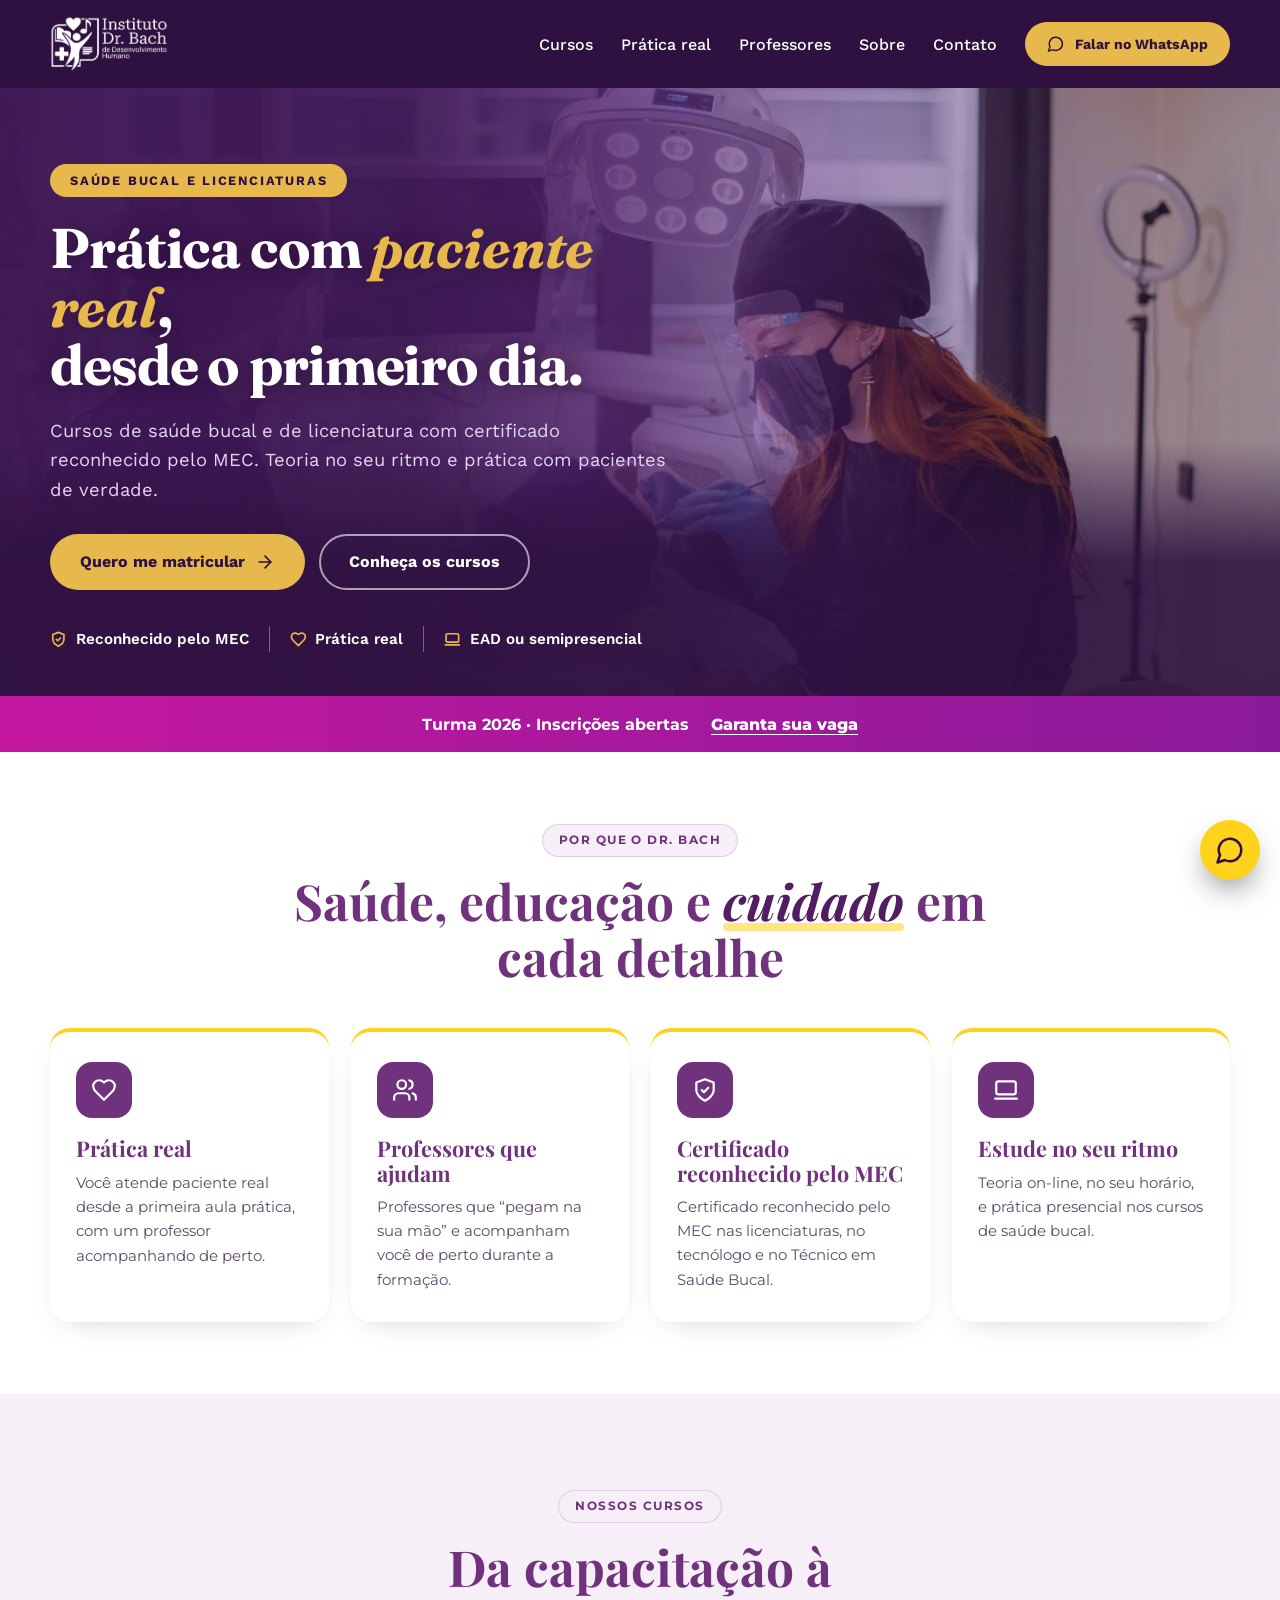
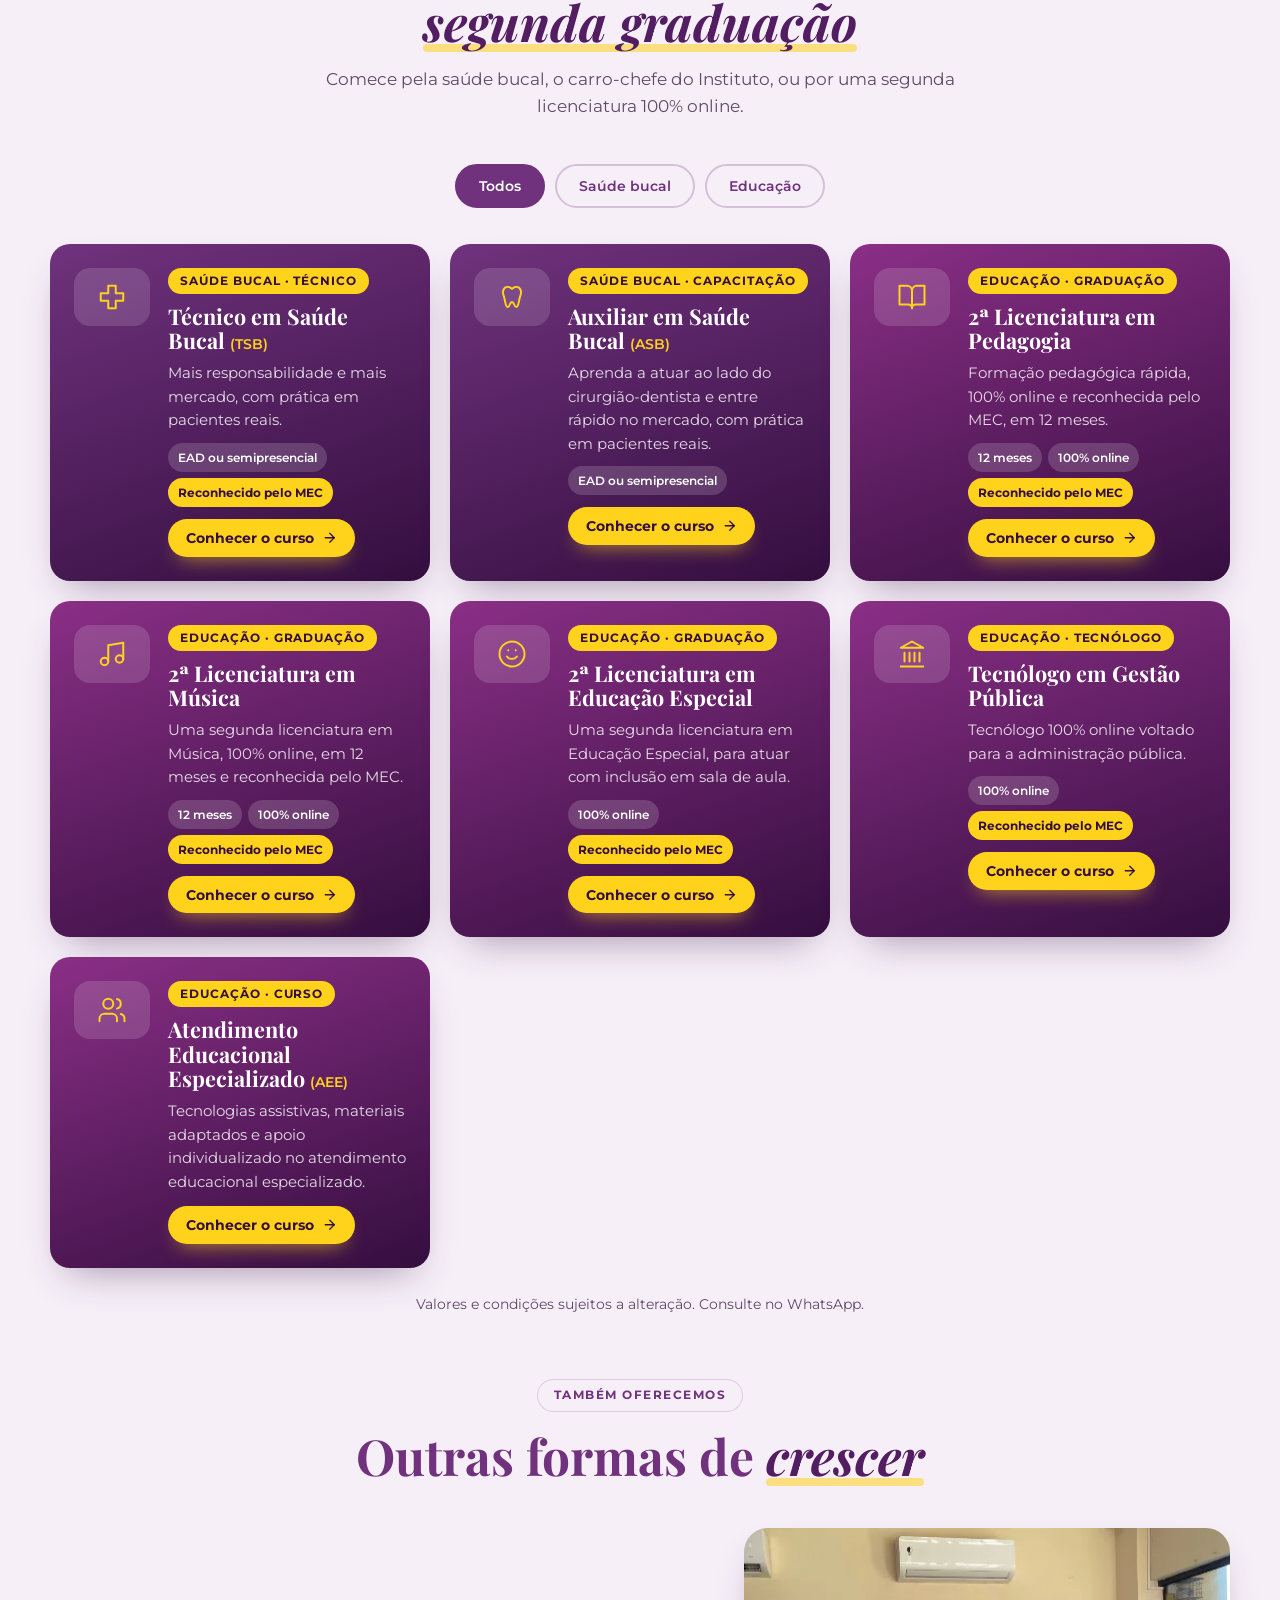
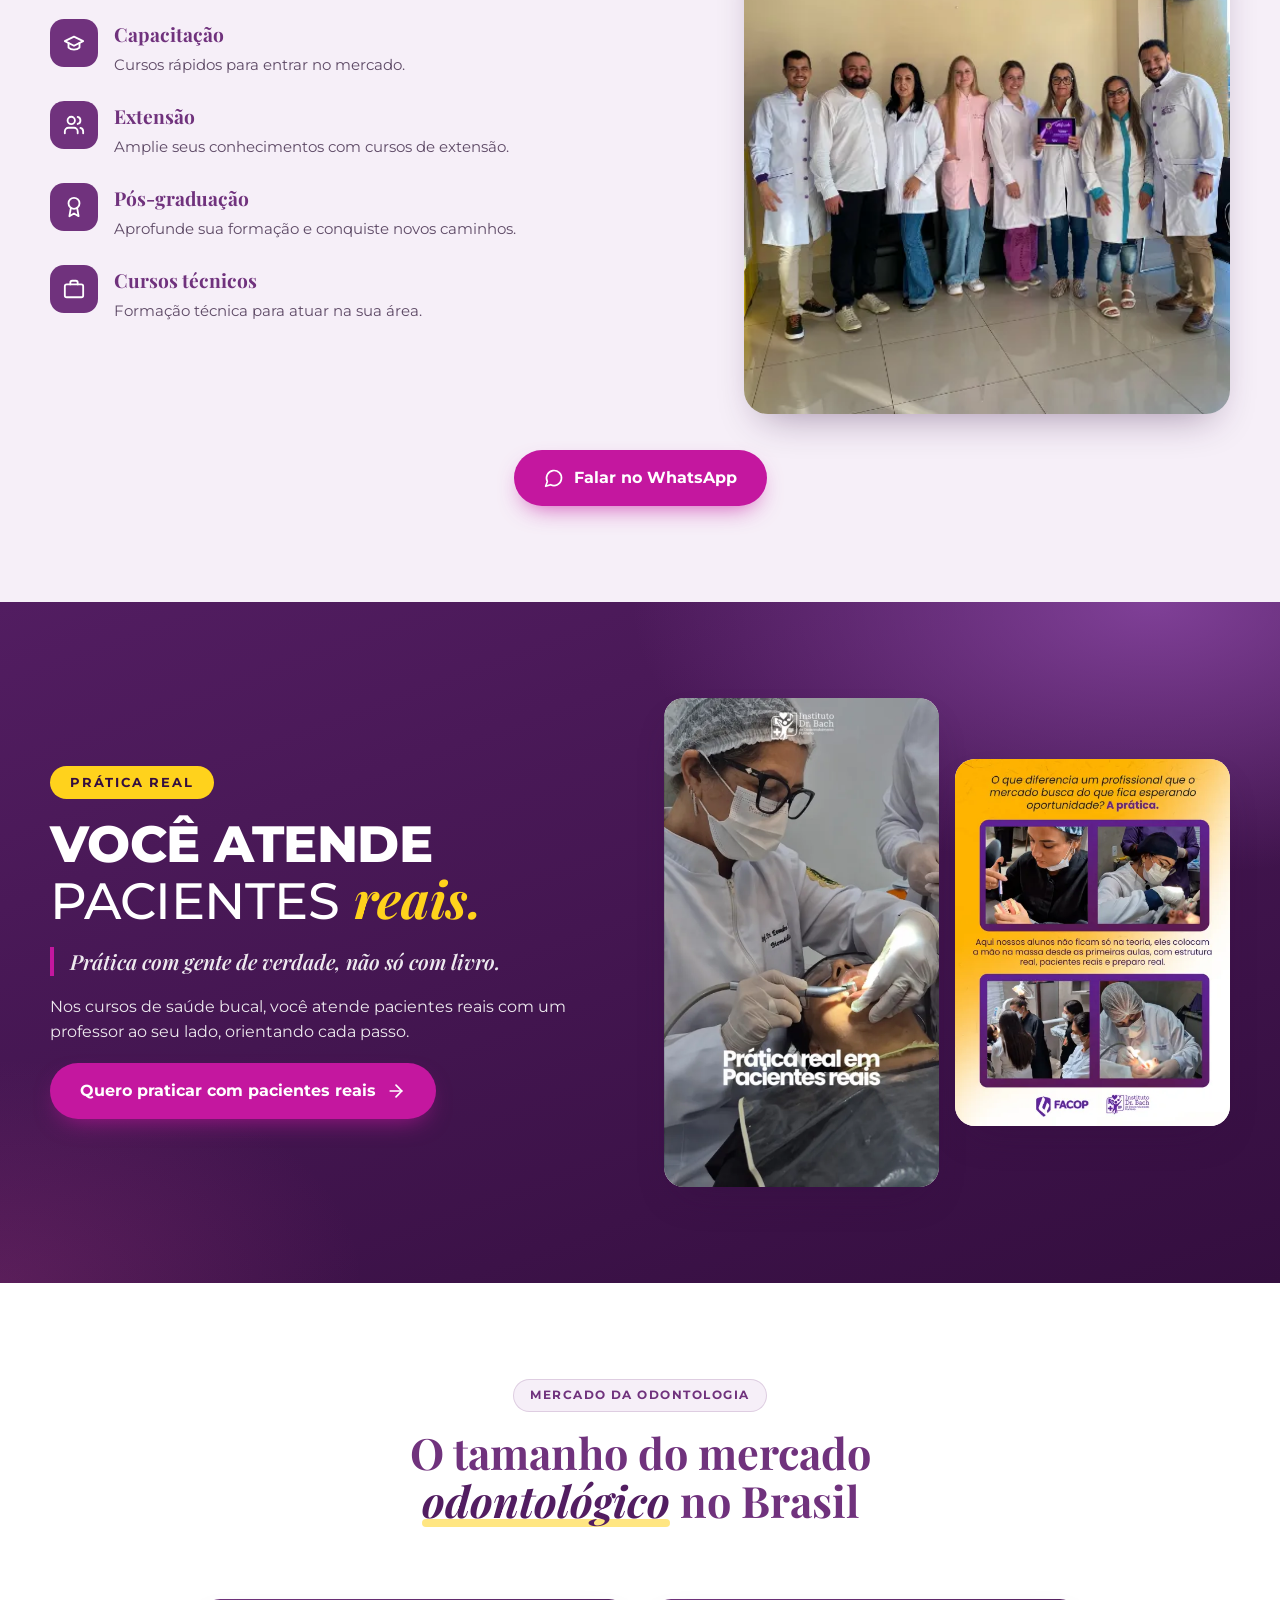
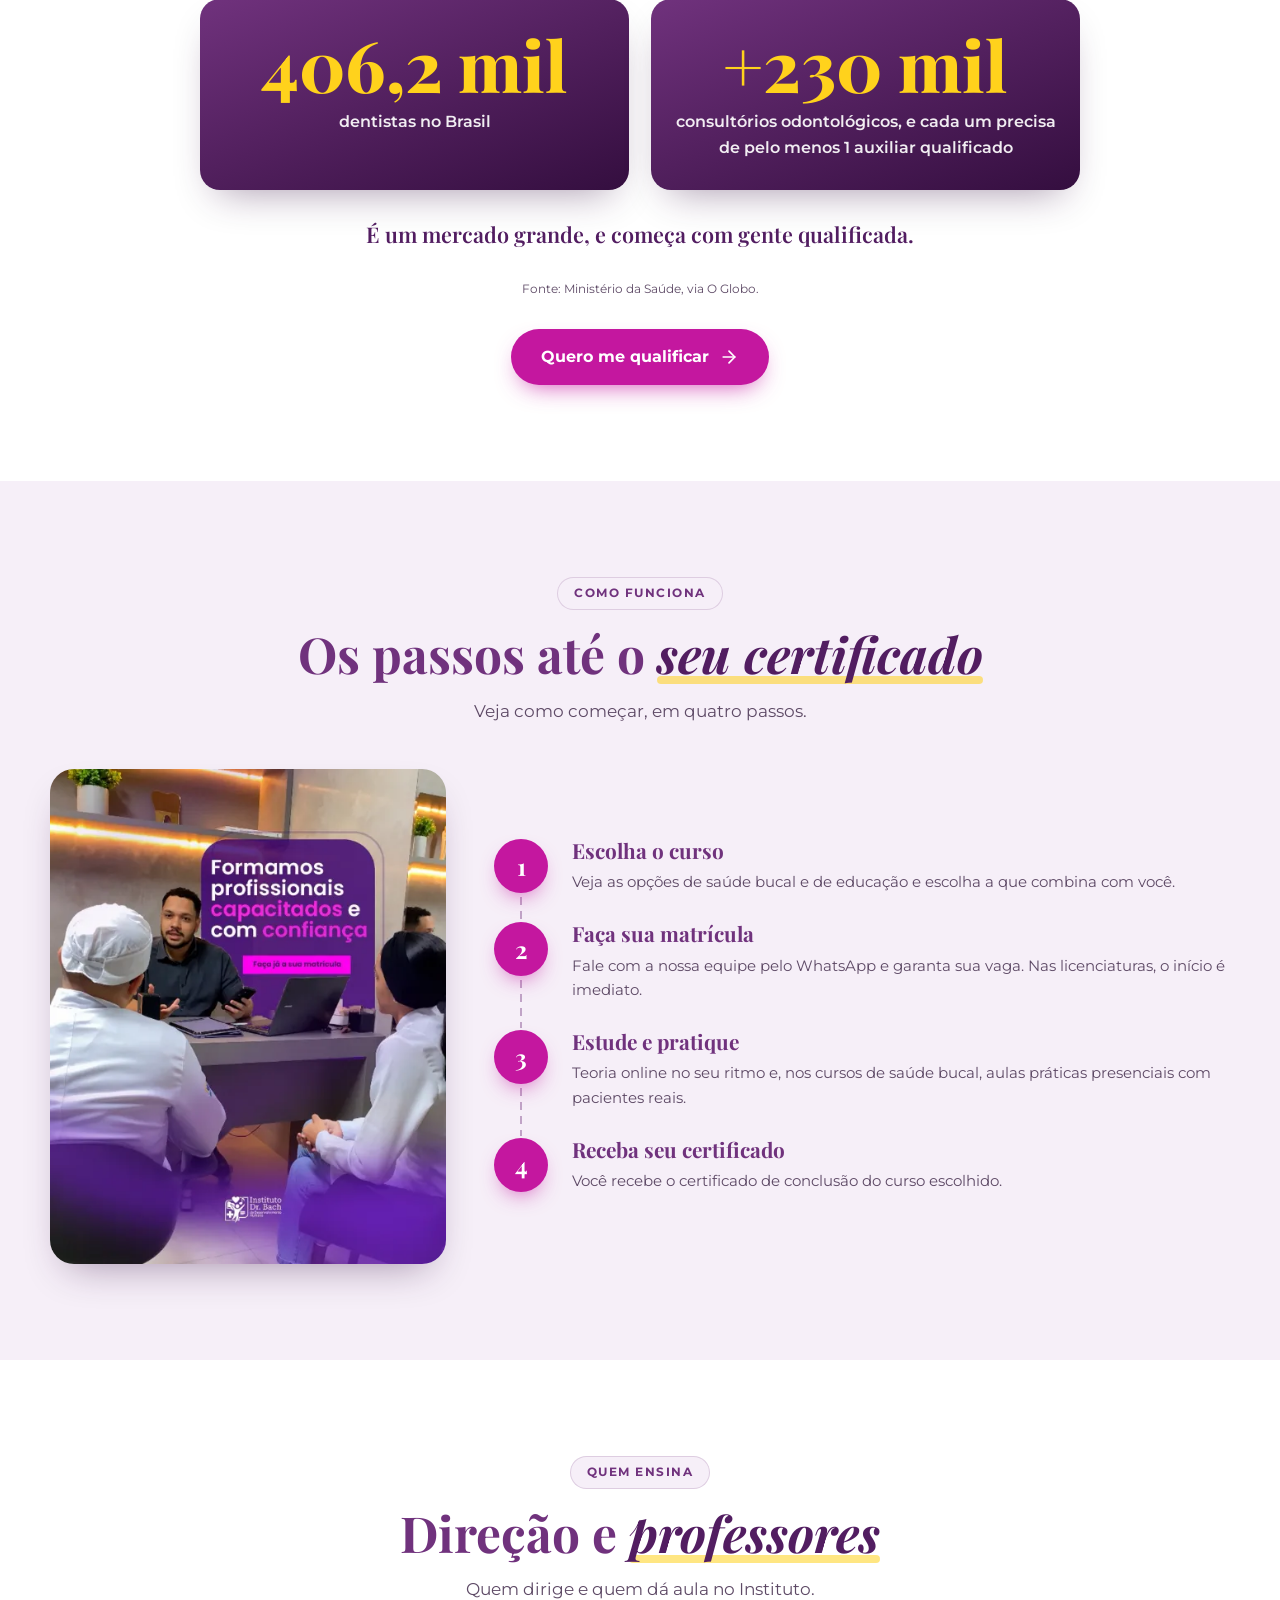
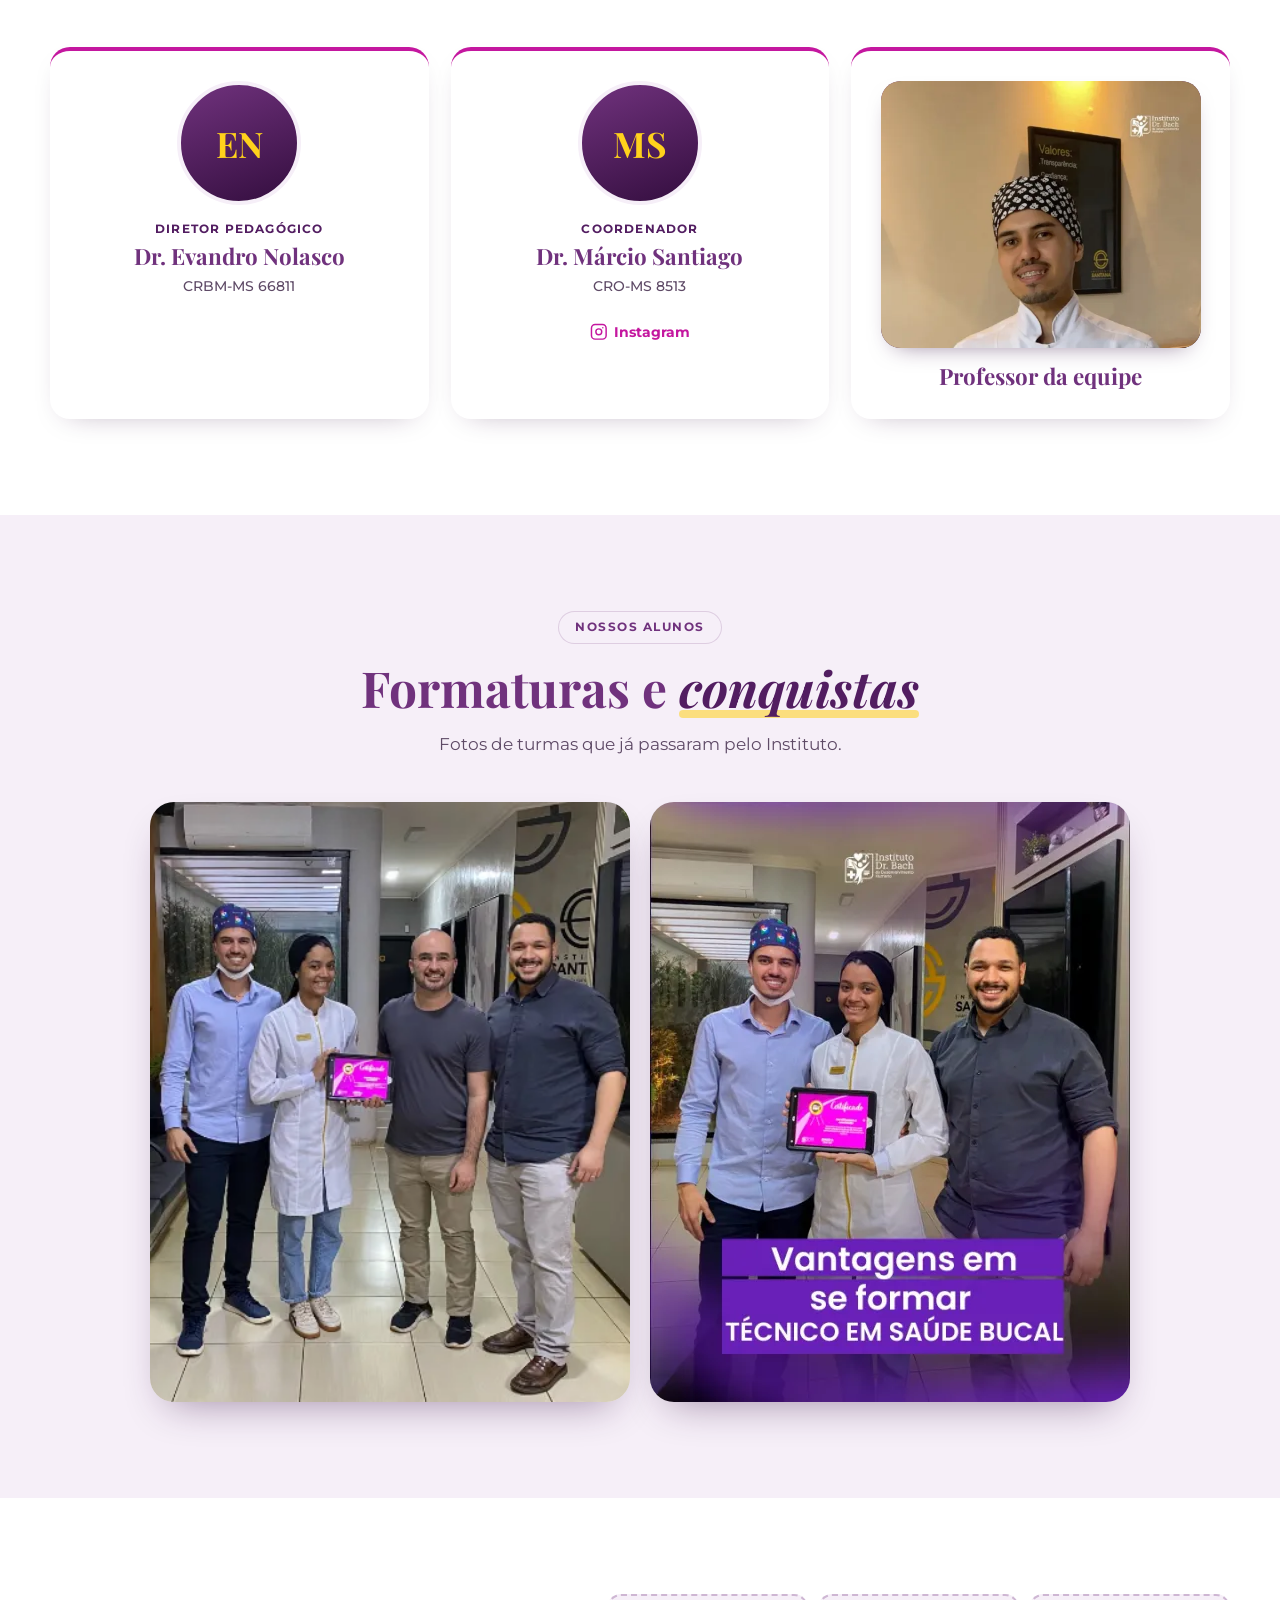
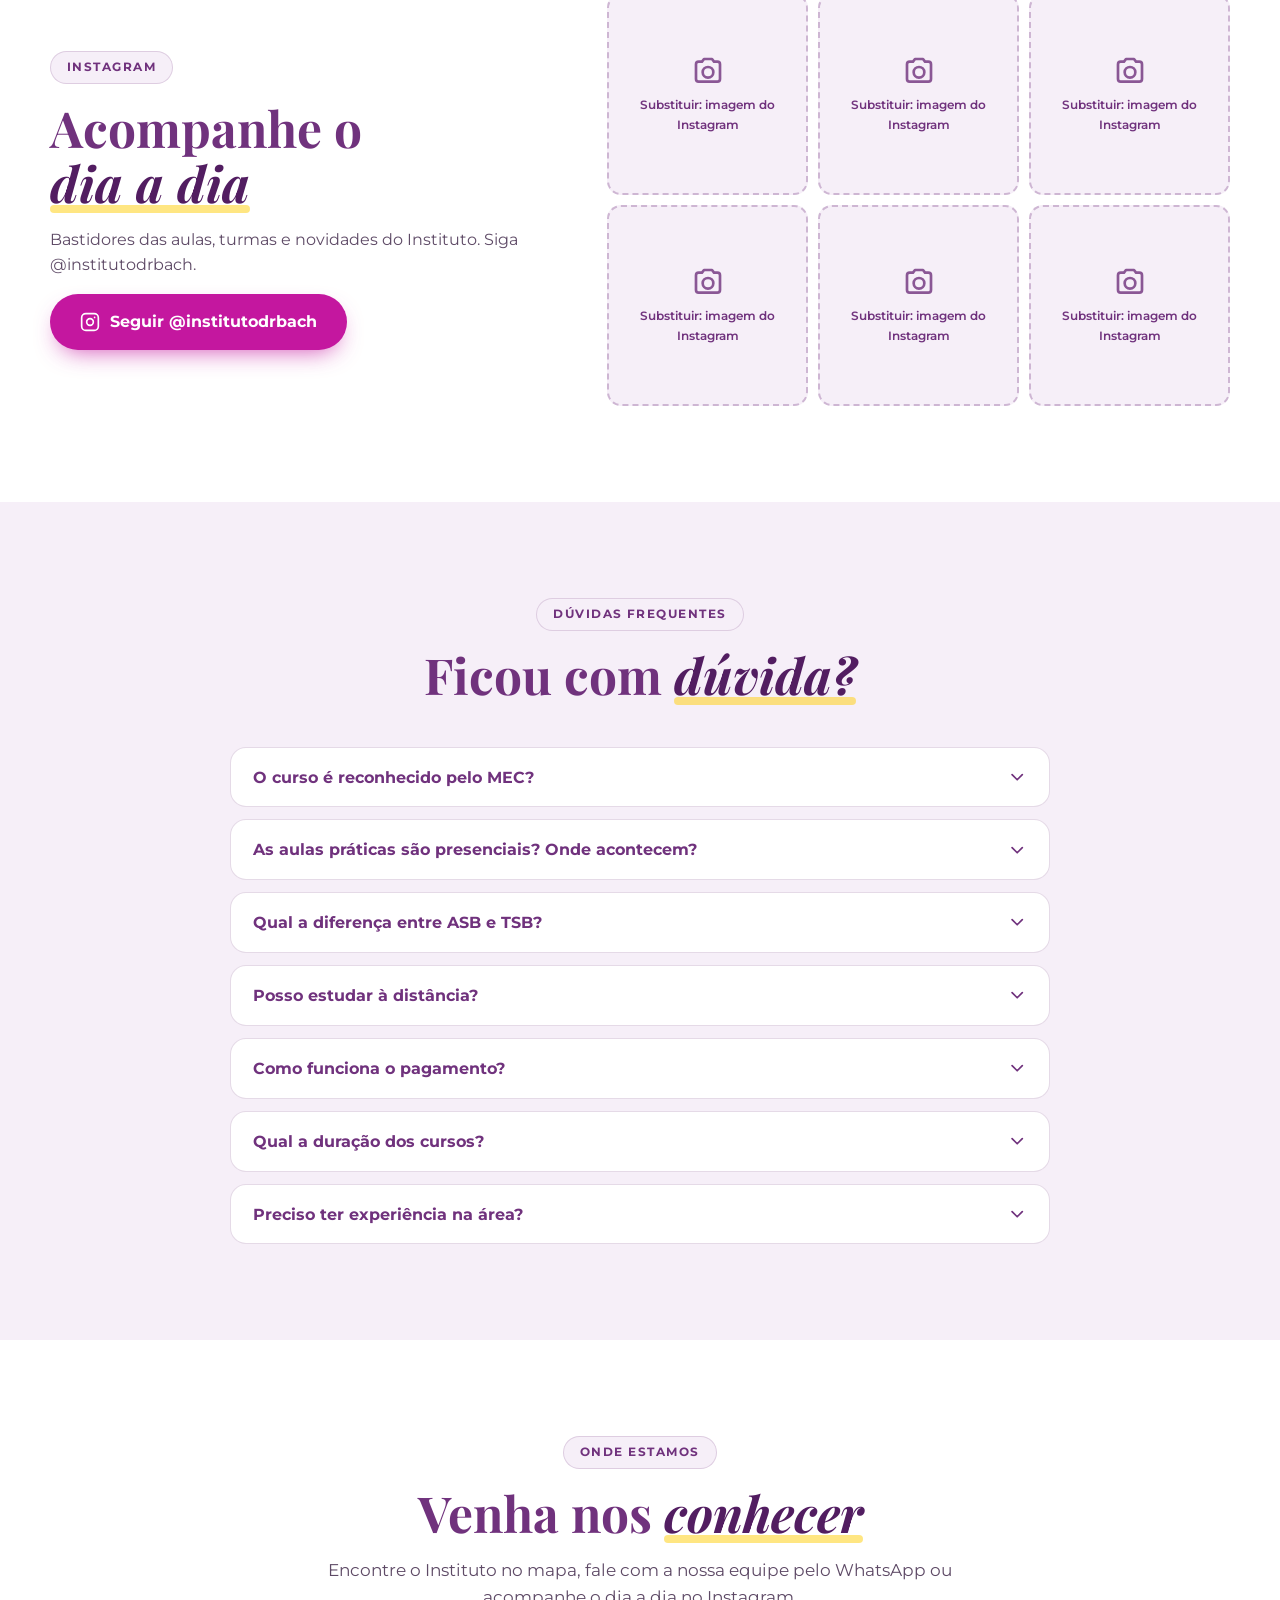
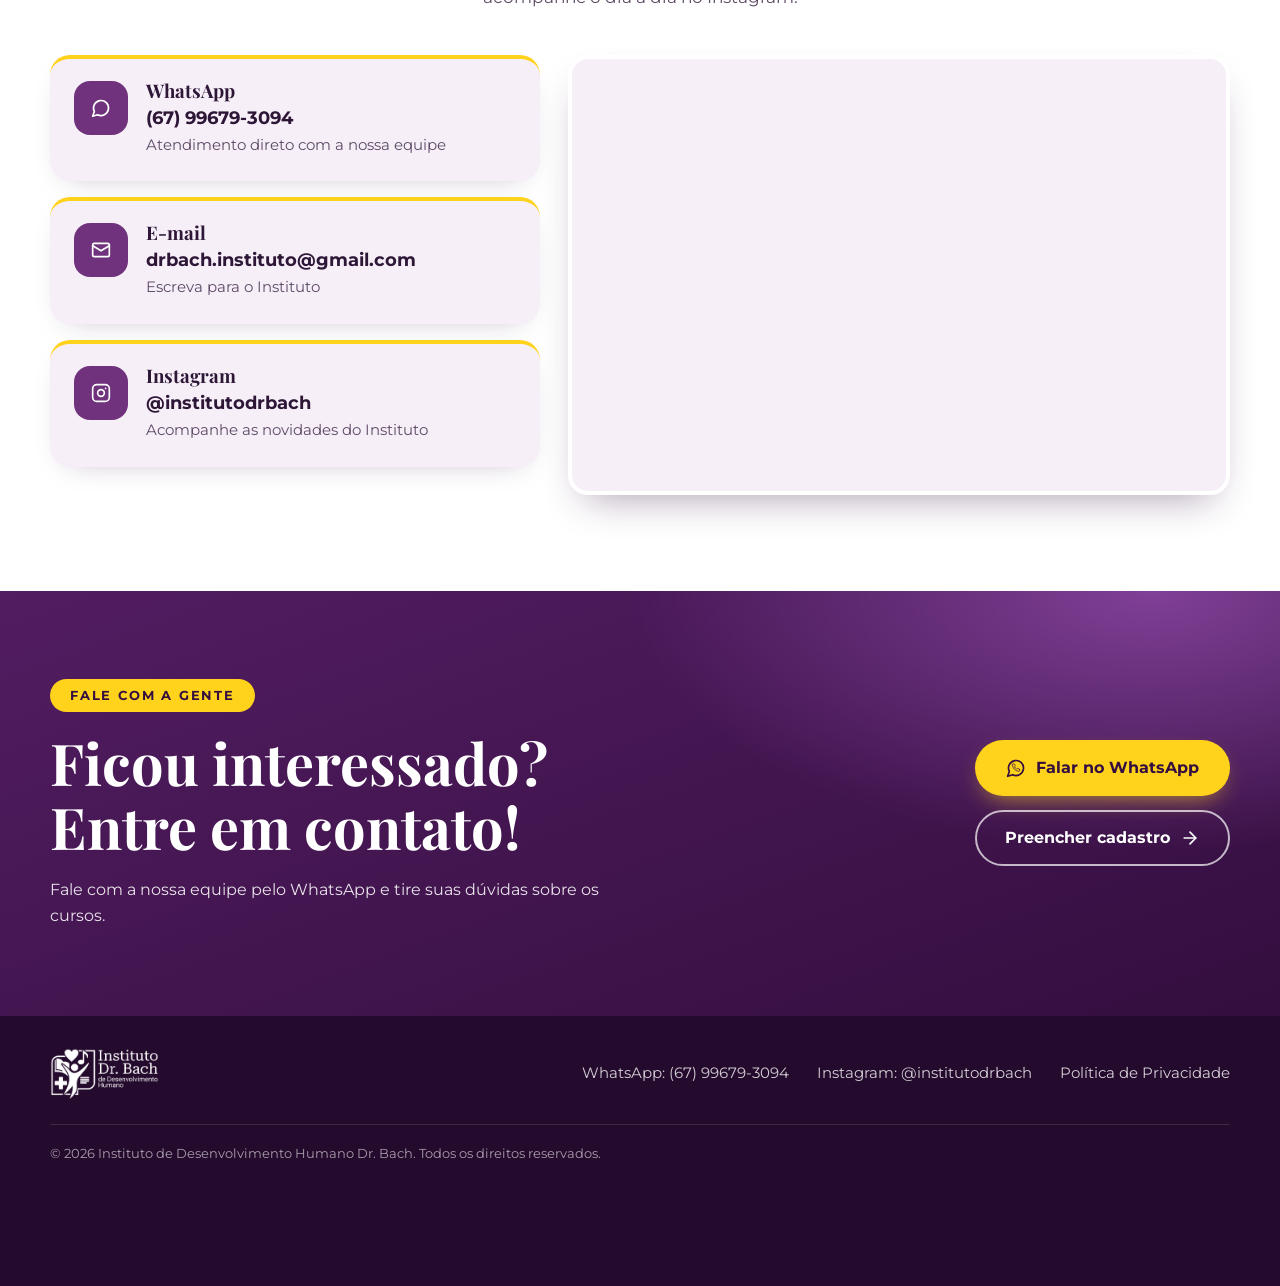
==== commit 93d246ff: "Rodapé simplificado e seção "oferecemos" em lista com foto - Rodapé enxuto: logo, links e linha de b" ====
--- a/index.html
+++ b/index.html
@@ -174,14 +174,6 @@
   mask-composite: intersect;
 }
 
-.hero__equipe {
-  position: relative; display: flex; flex-wrap: wrap; align-items: center; justify-content: space-between; gap: 28px 40px;
-  padding: 26px 0 34px; border-top: 1px solid rgba(255, 255, 255, .16);
-}
-.credito { display: grid; gap: 2px; }
-.credito__rotulo { color: var(--ouro); font-size: .72rem; font-weight: 700; letter-spacing: .14em; text-transform: uppercase; }
-.credito__reg { color: var(--ouro); font-size: .82rem; font-weight: 500; }
-.credito__nome { font: 600 1.35rem/1.2 var(--serif); }
 .parceria { display: flex; align-items: center; gap: 14px; }
 .parceria__rotulo { font-size: .78rem; text-transform: uppercase; letter-spacing: .12em; color: rgba(255, 255, 255, .7); }
 .parceria--rodape { margin-top: 20px; }
@@ -434,15 +426,13 @@
 .contato__acoes { display: grid; gap: 14px; }
 
 /* ---------- rodapé ---------- */
-.rodape { background: #240a2d; color: rgba(255, 255, 255, .8); padding-top: 60px; font-size: .92rem; }
-.rodape__grid { display: grid; grid-template-columns: 1.4fr 1fr 1.2fr; gap: 40px; padding-bottom: 40px; }
-.rodape__marca img { height: 64px; width: auto; margin-bottom: 16px; }
-.rodape__marca p { max-width: 34ch; }
-.rodape h4 { font: 700 .8rem var(--sans); letter-spacing: .14em; text-transform: uppercase; color: var(--ouro); margin-bottom: 14px; }
-.rodape nav, .rodape__grid > div:last-child { display: grid; gap: 8px; align-content: start; }
+.rodape { background: #240a2d; color: rgba(255, 255, 255, .8); padding: 32px 0; font-size: .92rem; }
+.rodape__simples { display: flex; flex-wrap: wrap; align-items: center; justify-content: space-between; gap: 18px 32px; }
+.rodape__logo img { height: 52px; width: auto; }
+.rodape__links { display: flex; flex-wrap: wrap; gap: 8px 28px; }
 .rodape a { text-decoration: none; }
 .rodape a:hover { color: var(--ouro); }
-.rodape__base { border-top: 1px solid rgba(255, 255, 255, .12); padding: 20px 0 90px; font-size: .82rem; color: rgba(255, 255, 255, .6); }
+.rodape__base { border-top: 1px solid rgba(255, 255, 255, .12); margin-top: 24px; padding: 18px 0 90px; font-size: .82rem; color: rgba(255, 255, 255, .6); }
 
 /* ---------- botão flutuante ---------- */
 .zap {
@@ -474,8 +464,6 @@
   .mercado__grid { grid-template-columns: 1fr; gap: 28px; }
   .cs__grid, .insc__grid, .sobre__grid { grid-template-columns: 1fr; gap: 36px; }
   .cs__insc { position: static; }
-  .rodape__grid { grid-template-columns: 1fr 1fr; }
-  .rodape__marca { grid-column: 1 / -1; }
 }
 
 @media (max-width: 820px) {
@@ -506,9 +494,7 @@
   .faixa__item, .faixa__item:nth-child(3) { border-left: 0; padding: 16px 0; }
   .faixa__item:nth-child(n+2) { border-top: 1px solid rgba(255, 255, 255, .16); }
   .hero__acoes .btn, .contato__acoes .btn { width: 100%; }
-  .hero__equipe { flex-direction: column; align-items: flex-start; }
   .pessoa { flex-direction: column; text-align: center; }
-  .rodape__grid { grid-template-columns: 1fr; }
   .contato__acoes { width: 100%; }
 }
 
@@ -554,16 +540,16 @@
 .curso__meta li { font-size: .72rem; font-weight: 600; padding: 5px 10px; border-radius: 999px; background: rgba(255, 255, 255, .16); }
 .curso__meta .mec { background: var(--ouro); color: var(--roxo-escuro); font-weight: 700; }
 .curso__bloco { margin-top: 64px; }
-.mais__grid { display: grid; grid-template-columns: repeat(auto-fit, minmax(220px, 1fr)); gap: 16px; margin-top: 26px; }
-.mais__item {
-  display: grid; gap: 8px; align-content: start; padding: 24px 22px; border-radius: var(--raio); background: var(--lilas);
-  border-top: 4px solid var(--magenta); text-decoration: none; transition: transform .25s ease;
-}
-a.mais__item:hover { transform: translateY(-5px); }
-.mais__item .i { width: 30px; height: 30px; color: var(--roxo); }
-.mais__item h3 { font-size: 1.25rem; color: var(--roxo); }
-.mais__item p { color: var(--texto-suave); font-size: .92rem; }
-.mais__item span { font-weight: 700; font-size: .88rem; color: var(--magenta); }
+/* lista + foto ao lado, com um botão de WhatsApp só no final (em vez de um card por item) */
+.oferecemos { display: grid; grid-template-columns: minmax(0, 1.15fr) minmax(0, .85fr); gap: 36px; align-items: center; margin-top: 30px; }
+.oferecemos__lista { display: grid; gap: 24px; }
+.oferecemos__lista li { display: flex; gap: 16px; align-items: flex-start; }
+.oferecemos__ic { flex: none; display: grid; place-items: center; width: 48px; height: 48px; border-radius: 14px; background: var(--roxo); color: var(--branco); }
+.oferecemos__ic .i { width: 22px; height: 22px; }
+.oferecemos__lista strong { display: block; font-family: var(--serif); font-size: 1.2rem; color: var(--roxo); margin-bottom: 3px; }
+.oferecemos__lista p { color: var(--texto-suave); font-size: .95rem; }
+.oferecemos__foto .img-r { aspect-ratio: 1 / 1; }
+.oferecemos__cta { text-align: center; margin-top: 36px; }
 
 /* ---------- fotos e placeholders (troque o arquivo em assets/images/ e ele aparece) ---------- */
 .foto {
@@ -691,9 +677,6 @@
 .cookies a { color: var(--ouro); }
 .cookies__acoes { display: flex; gap: 10px; }
 .cookies .btn { padding: 10px 18px; font-size: .85rem; }
-
-/* ---------- rodapé ---------- */
-.rodape__info { display: grid; gap: 4px; margin-top: 14px; font-size: .88rem; color: rgba(255, 255, 255, .75); }
 
 /* ---------- ajustes finais e responsivo ---------- */
 .nav__cta.btn--magenta { color: var(--branco); }
@@ -860,16 +843,9 @@
 .hero--v4 .selo:first-child { padding-left: 0; border-left: 0; }
 .hero--v4 .selo .i { color: var(--ouro-hero); }
 
-/* direção e parceria: ficam sobre o mesmo fundo, por isso o z-index e a linha mais clara */
-.hero--v4 .hero__equipe { position: relative; z-index: 1; border-top: 1px solid rgba(255, 255, 255, .3); }
-.hero--v4 .credito__rotulo, .hero--v4 .credito__reg { color: var(--ouro-hero); font-family: var(--sans-hero); }
-.hero--v4 .credito__nome { font-family: var(--serif-hero); }
-.hero--v4 .parceria__rotulo { color: var(--lavanda-rotulo); font-family: var(--sans-hero); }
-
 @media (max-width: 960px) {
   .hero--v4 { padding-top: 48px; }
   .hero--v4 .hero__texto { padding-bottom: 0; max-width: none; }
-  .hero--v4 .hero__equipe { margin-top: 32px; }
 }
 @media (max-width: 640px) {
   /* no celular o texto ocupa a largura toda, então o véu cobre a foto de forma mais uniforme */
@@ -895,14 +871,13 @@
    ========================================================== */
 /* alvos de toque de pelo menos 44 px */
 .btn, .filtro { min-height: 44px; }
-.rodape nav, .rodape__grid > div:last-child { gap: 0; }
-.rodape a { display: flex; align-items: center; min-height: 44px; }
+.rodape a { display: inline-flex; align-items: center; min-height: 44px; }
 .migalhas a, .turma__in a, .cs__zap, .ccard__link, .docente__link, .cs__voltar { display: inline-flex; align-items: center; min-height: 44px; }
 .migalhas { align-items: center; gap: 0 8px; }
 .turma__in { padding: 6px 0; }
 
 /* rótulos em caixa alta: nunca abaixo de 12 px */
-.tag, .credito__rotulo, .preco__rotulo, .cs__fatos dt, .curso__meta li, .docente__cargo, .materia__rotulo, .aviso { font-size: .75rem; }
+.tag, .preco__rotulo, .cs__fatos dt, .curso__meta li, .docente__cargo, .materia__rotulo, .aviso { font-size: .75rem; }
 
 @media (max-width: 560px) {
   /* diferenciais: ícone ao lado do texto */
@@ -916,10 +891,9 @@
   .curso__marca { width: 60px; height: 48px; border-radius: 13px; }
   .curso__marca .i { width: 24px; height: 24px; }
   .curso h3 { font-size: 1.2rem; }
-  .mais__grid { grid-template-columns: 1fr 1fr; gap: 12px; }
-  .mais__item { padding: 18px 14px; }
-  .mais__item h3 { font-size: 1.05rem; }
-  .mais__item p { font-size: .85rem; }
+  .oferecemos { grid-template-columns: 1fr; gap: 24px; }
+  .oferecemos__foto { max-width: 320px; margin-inline: auto; }
+  .oferecemos__cta .btn { width: 100%; }
 
   /* direção e professores em linha (foto pequena à esquerda) */
   .docente:not(.docente--foto) { grid-template-columns: 88px 1fr; grid-template-rows: repeat(5, auto); column-gap: 16px; row-gap: 0; justify-items: start; align-content: center; text-align: left; padding: 20px 18px; }
@@ -964,6 +938,7 @@
     <symbol id="i-chev" viewBox="0 0 24 24"><path d="m6 9 6 6 6-6"/></symbol>
     <symbol id="i-play" viewBox="0 0 24 24"><path d="M6 4l14 8-14 8z"/></symbol>
     <symbol id="i-briefcase" viewBox="0 0 24 24"><rect x="2" y="7" width="20" height="14" rx="2"/><path d="M16 7V5a2 2 0 0 0-2-2h-4a2 2 0 0 0-2 2v2"/></symbol>    <symbol id="i-mail" viewBox="0 0 24 24"><rect x="2" y="4" width="20" height="16" rx="2"/><path d="m22 7-10 6L2 7"/></symbol>
+    <symbol id="i-whatsapp" viewBox="0 0 24 24"><path d="M7.9 20A9 9 0 1 0 4 16.1L2 22Z"/><path transform="translate(6.6 6.3) scale(0.44)" d="M22 16.92v3a2 2 0 0 1-2.18 2 19.79 19.79 0 0 1-8.63-3.07 19.5 19.5 0 0 1-6-6 19.79 19.79 0 0 1-3.07-8.67A2 2 0 0 1 4.11 2h3a2 2 0 0 1 2 1.72c.127.96.361 1.903.7 2.81a2 2 0 0 1-.45 2.11L8.09 9.91a16 16 0 0 0 6 6l1.27-1.27a2 2 0 0 1 2.11-.45c.907.339 1.85.573 2.81.7A2 2 0 0 1 22 16.92z"/></symbol>
   </defs>
 </svg>
 <a class="skip" href="#conteudo">Ir para o conteúdo</a>
@@ -1013,25 +988,6 @@
         <li class="selo"><svg class="i" aria-hidden="true"><use href="#i-heart"/></svg> Prática real</li>
         <li class="selo"><svg class="i" aria-hidden="true"><use href="#i-laptop"/></svg> EAD ou semipresencial</li>
       </ul>
-    </div>
-  </div>
-
-  <div class="container">
-    <div class="hero__equipe">
-      <div class="credito">
-        <span class="credito__rotulo">Coordenador do Curso</span>
-        <strong class="credito__nome">Dr. Márcio Santiago</strong>
-        <span class="credito__reg">CRO-MS 8513</span>
-      </div>
-      <div class="credito">
-        <span class="credito__rotulo">Diretor Pedagógico</span>
-        <strong class="credito__nome">Dr. Evandro Nolasco</strong>
-        <span class="credito__reg">CRBM-MS 66811</span>
-      </div>
-      <div class="parceria">
-        <span class="parceria__rotulo">Em parceria com</span>
-        <span class="parceria__marca" aria-label="FACOP">FACOP</span>
-      </div>
     </div>
   </div>
 </section>
@@ -1166,11 +1122,19 @@
         <span class="pill pill--roxo">Também oferecemos</span>
         <h2 class="secao__titulo">Outras formas de <em>crescer</em></h2>
       </header>
-      <div class="mais__grid">
-      <a class="mais__item" href="https://wa.me/5567996793094?text=Ol%C3%A1!%20Tenho%20interesse%20em%3A%20Capacita%C3%A7%C3%A3o.%20Pode%20me%20passar%20mais%20informa%C3%A7%C3%B5es%3F" target="_blank" rel="noopener"><svg class="i" aria-hidden="true"><use href="#i-cap"/></svg><h3>Capacitação</h3><p>Cursos rápidos para entrar no mercado.</p><span>Consultar no WhatsApp</span></a>
-      <a class="mais__item" href="https://wa.me/5567996793094?text=Ol%C3%A1!%20Tenho%20interesse%20em%3A%20Extens%C3%A3o.%20Pode%20me%20passar%20mais%20informa%C3%A7%C3%B5es%3F" target="_blank" rel="noopener"><svg class="i" aria-hidden="true"><use href="#i-users"/></svg><h3>Extensão</h3><p>Amplie seus conhecimentos com cursos de extensão.</p><span>Consultar no WhatsApp</span></a>
-      <a class="mais__item" href="https://wa.me/5567996793094?text=Ol%C3%A1!%20Tenho%20interesse%20em%3A%20P%C3%B3s-gradua%C3%A7%C3%A3o.%20Pode%20me%20passar%20mais%20informa%C3%A7%C3%B5es%3F" target="_blank" rel="noopener"><svg class="i" aria-hidden="true"><use href="#i-award"/></svg><h3>Pós-graduação</h3><p>Aprofunde sua formação e conquiste novos caminhos.</p><span>Consultar no WhatsApp</span></a>
-      <a class="mais__item" href="https://wa.me/5567996793094?text=Ol%C3%A1!%20Tenho%20interesse%20em%3A%20Cursos%20t%C3%A9cnicos.%20Pode%20me%20passar%20mais%20informa%C3%A7%C3%B5es%3F" target="_blank" rel="noopener"><svg class="i" aria-hidden="true"><use href="#i-briefcase"/></svg><h3>Cursos técnicos</h3><p>Formação técnica para atuar na sua área.</p><span>Consultar no WhatsApp</span></a>
+      <div class="oferecemos">
+        <ul class="oferecemos__lista">
+          <li><span class="oferecemos__ic"><svg class="i" aria-hidden="true"><use href="#i-cap"/></svg></span><div><strong>Capacitação</strong><p>Cursos rápidos para entrar no mercado.</p></div></li>
+          <li><span class="oferecemos__ic"><svg class="i" aria-hidden="true"><use href="#i-users"/></svg></span><div><strong>Extensão</strong><p>Amplie seus conhecimentos com cursos de extensão.</p></div></li>
+          <li><span class="oferecemos__ic"><svg class="i" aria-hidden="true"><use href="#i-award"/></svg></span><div><strong>Pós-graduação</strong><p>Aprofunde sua formação e conquiste novos caminhos.</p></div></li>
+          <li><span class="oferecemos__ic"><svg class="i" aria-hidden="true"><use href="#i-briefcase"/></svg></span><div><strong>Cursos técnicos</strong><p>Formação técnica para atuar na sua área.</p></div></li>
+        </ul>
+        <div class="oferecemos__foto">
+          <picture class="img-r"><source type="image/webp" srcset="assets/images/hero/turma-alunos-480.webp 480w, assets/images/hero/turma-alunos-800.webp 800w, assets/images/hero/turma-alunos-1200.webp 1200w, assets/images/hero/turma-alunos-1800.webp 1800w" sizes="(max-width: 860px) 90vw, 420px"><img src="assets/images/hero/turma-alunos.jpg" alt="Turma de alunos do Instituto Dr. Bach reunida com o certificado digital" width="1800" height="1800" loading="lazy" decoding="async" style="object-position:50% 40%"></picture>
+        </div>
+      </div>
+      <div class="oferecemos__cta">
+        <a class="btn btn--magenta btn--lg" href="https://wa.me/5567996793094?text=Ol%C3%A1!%20Tenho%20interesse%20em%20capacita%C3%A7%C3%A3o%2C%20extens%C3%A3o%2C%20p%C3%B3s-gradua%C3%A7%C3%A3o%20ou%20cursos%20t%C3%A9cnicos.%20Pode%20me%20passar%20mais%20informa%C3%A7%C3%B5es%3F" target="_blank" rel="noopener"><svg class="i" aria-hidden="true"><use href="#i-chat"/></svg> Falar no WhatsApp</a>
       </div>
     </div>
   </div>
@@ -1365,7 +1329,7 @@
       <p>Fale com a nossa equipe pelo WhatsApp e tire suas dúvidas sobre os cursos.</p>
     </div>
     <div class="contato__acoes reveal">
-      <a class="btn btn--magenta btn--lg" href="https://wa.me/5567996793094?text=Ol%C3%A1!%20Vim%20pelo%20site%20do%20Instituto%20Dr.%20Bach%20e%20gostaria%20de%20saber%20mais%20sobre%20os%20cursos." target="_blank" rel="noopener"><svg class="i" aria-hidden="true"><use href="#i-chat"/></svg> (67) 99679-3094</a>
+      <a class="btn btn--ouro btn--lg" href="https://wa.me/5567996793094?text=Ol%C3%A1!%20Vim%20pelo%20site%20do%20Instituto%20Dr.%20Bach%20e%20gostaria%20de%20saber%20mais%20sobre%20os%20cursos." target="_blank" rel="noopener"><svg class="i" aria-hidden="true"><use href="#i-whatsapp"/></svg> Falar no WhatsApp</a>
       <a class="btn btn--borda btn--lg" href="inscricao.html">Preencher cadastro <svg class="i" aria-hidden="true"><use href="#i-arrow"/></svg></a>
     </div>
   </div>
@@ -1374,33 +1338,15 @@
 </main>
 
 <footer class="rodape">
-  <div class="container rodape__grid">
-    <div class="rodape__marca">
+  <div class="container rodape__simples">
+    <a class="rodape__logo" href="index.html" aria-label="Instituto Dr. Bach — início">
       <img src="assets/logo-branco.png" alt="Instituto Dr. Bach de Desenvolvimento Humano" width="1078" height="512" loading="lazy">
-      <p>Instituto de Desenvolvimento Humano Dr. Bach. Saúde, educação e desenvolvimento humano: conhecimento que cuida e transforma.</p>
-      <div class="parceria parceria--rodape">
-        <span class="parceria__rotulo">Em parceria com</span>
-        <span class="parceria__marca" aria-label="FACOP">FACOP</span>
-      </div>
-    <div class="rodape__info">
-      <a href="mailto:drbach.instituto@gmail.com">drbach.instituto@gmail.com</a>
-    </div>
-    </div>
-    <nav aria-label="Rodapé">
-      <h4>Navegação</h4>
-      <a href="index.html">Início</a>
-      <a href="cursos.html">Cursos</a>
-      <a href="sobre.html">Sobre</a>
-      <a href="contato.html">Contato</a>
-      <a href="inscricao.html">Cadastro de inscrição</a>
+    </a>
+    <nav class="rodape__links" aria-label="Rodapé">
+      <a href="https://wa.me/5567996793094" target="_blank" rel="noopener">WhatsApp: (67) 99679-3094</a>
+      <a href="https://www.instagram.com/institutodrbach/" target="_blank" rel="noopener">Instagram: @institutodrbach</a>
       <a href="politica-de-privacidade.html">Política de Privacidade</a>
     </nav>
-    <div>
-      <h4>Contato</h4>
-      <a href="https://wa.me/5567996793094" target="_blank" rel="noopener">WhatsApp: (67) 99679-3094</a>
-      <a href="https://www.instagram.com/institutodrbach/" target="_blank" rel="noopener">Instagram: @institutodrbach</a>
-      <span>Capacitação | Extensão | Pós-graduação | Técnico</span>
-    </div>
   </div>
   <div class="container rodape__base">
     <span>© <span id="ano">2026</span> Instituto de Desenvolvimento Humano Dr. Bach. Todos os direitos reservados.</span>
